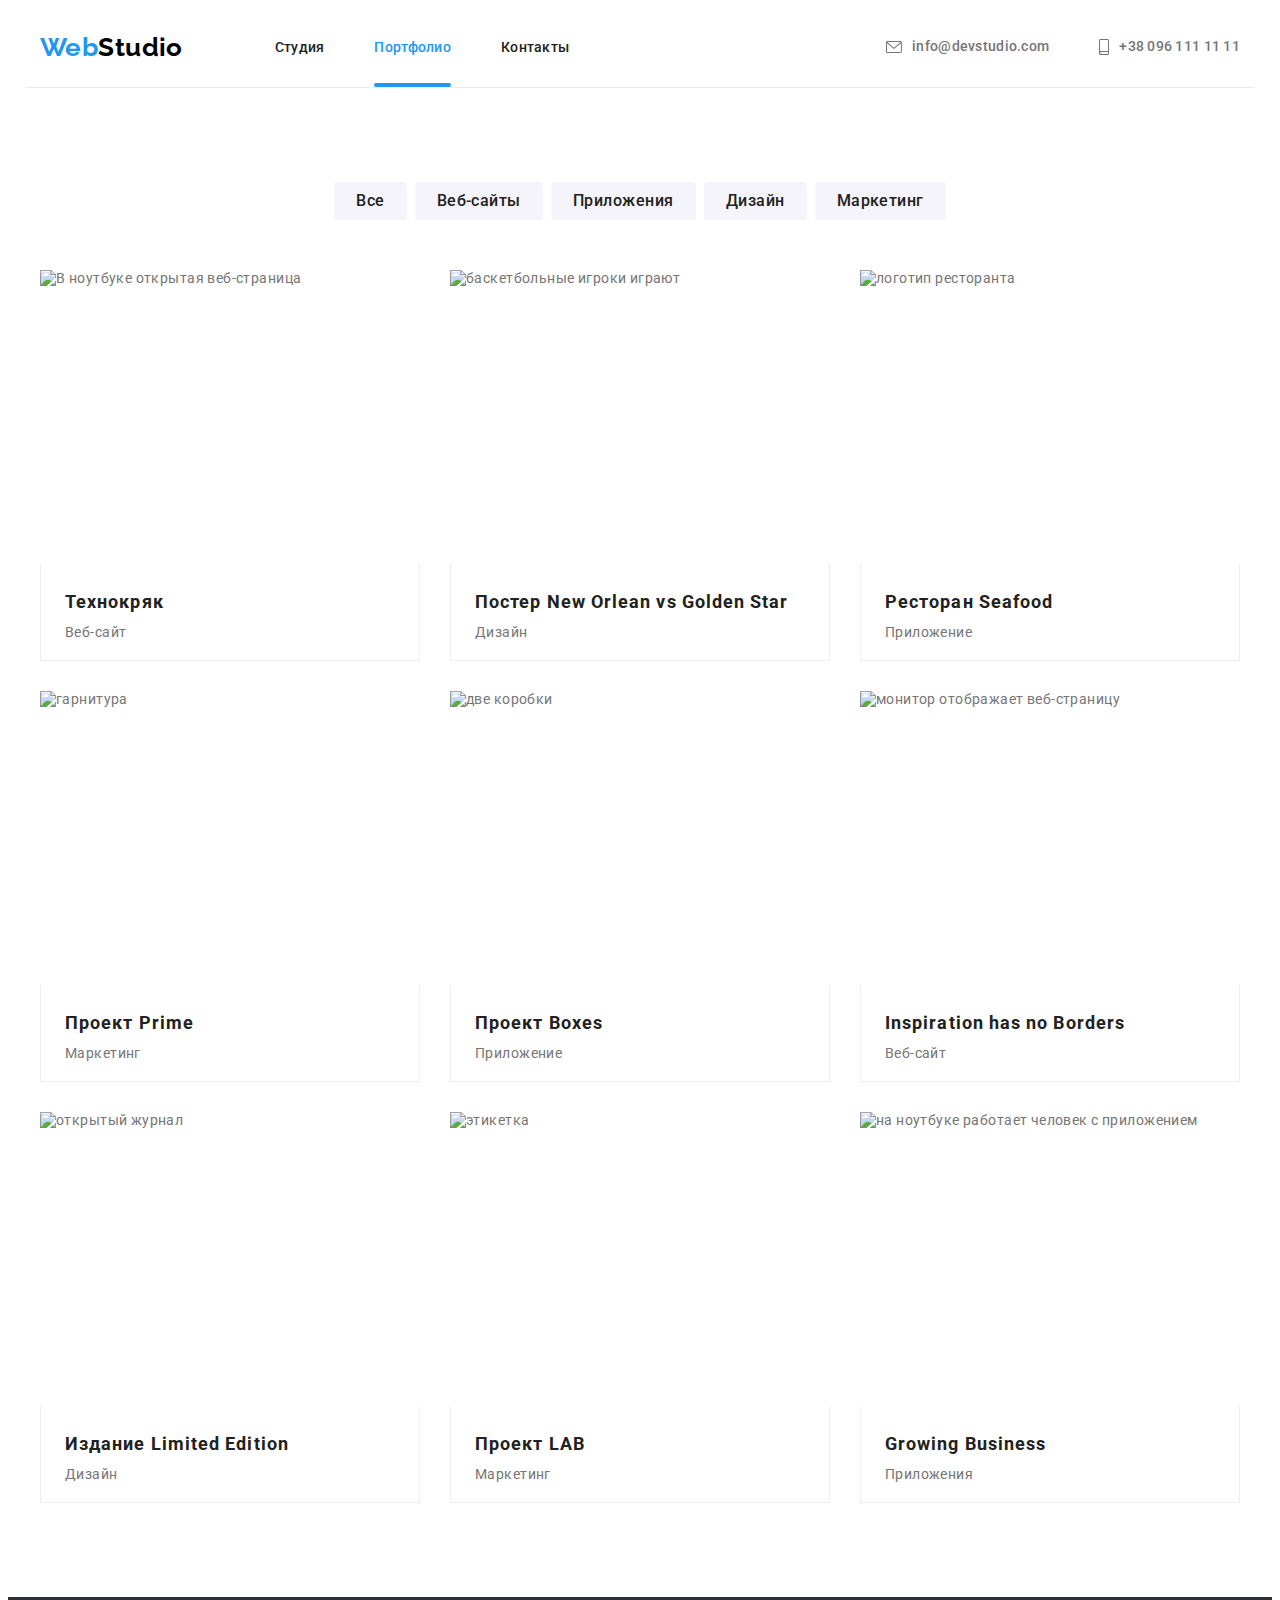
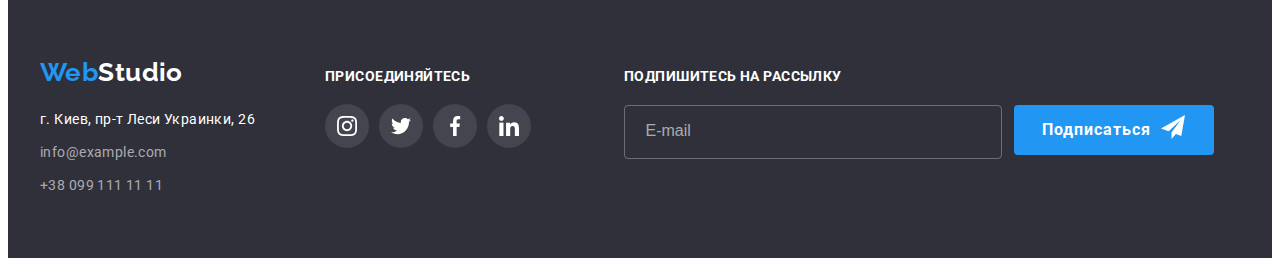
==== portfolio.html @ 90134543 "добавляет основные файлы" ====
<!DOCTYPE html>
<html lang="ru">
  <head>

    <meta charset="UTF-8" />
    <meta http-equiv="X-UA-Compatible" content="IE=edge" />
    <meta name="viewport" content="width=device-width, initial-scale=1.0" />
    <title>Портфолио</title>
    <link rel="stylesheet" href="https://cdnjs.cloudflare.com/ajax/libs/modern-normalize/1.1.0/modern-normalize.min.css" integrity="sha512-wpPYUAdjBVSE4KJnH1VR1HeZfpl1ub8YT/NKx4PuQ5NmX2tKuGu6U/JRp5y+Y8XG2tV+wKQpNHVUX03MfMFn9Q==" crossorigin="anonymous" referrerpolicy="no-referrer" />
    <link rel="preconnect" href="https://fonts.gstatic.com">
    <link href="https://fonts.googleapis.com/css2?family=Raleway:wght@700&family=Roboto:wght@400;500;700;900&display=swap" rel="stylesheet">
    <link rel="stylesheet" href="./css/main.min.css" />
  </head>
  <body>
    <!--Шапка сайта -->
    <header class="header">

      <div class="container header-container">
      <nav class="menu">
        <a href="./" class="logo logo_bg_light link"><span class="logo__accent">Web</span>Studio</a>
        <ul class="site-nav list">
          <li class="site-nav__item"><a href="./index.html" class="site-nav__link link">Студия</a></li>
          <li class="site-nav__item"><a href="" class="site-nav__link link site-nav__link_current">Портфолио</a></li>
          <li class="site-nav__item"><a href="" class="site-nav__link link">Контакты</a></li>
        </ul>
      </nav>
      <ul class="contact-list list">
        <li class="contact-list__item">
          <a href="mailto:info@devstudio.com" class="contact-list__link link">
            <svg class="contact-list__icon" width="16" height="12">
              <use href="./images/sprite.svg#icon-envelope"></use>
            </svg>
            info@devstudio.com</a>
        </li>
        <li class="contact-list__item">
          <a href="tel:+380961111111" class="contact-list__link link">
            <svg class="contact-list__icon" width="10" height="16">
              <use href="./images/sprite.svg#icon-smartphone"></use>
            </svg>
            +38 096 111 11 11</a>
        </li>
      </ul>
    </div>
    </header>
    <!-- Главний контент -->
    <main>
      <section class="section">
        <div class="container">
        <h1 class="visually-hidden">Портфолио</h1>
        <h2 class="visually-hidden">Навигация</h2>
        <ul class="btn-list list">
          <li class="btn-list__item">
            <button type="button" class="btn-list__btn">Все</button>
          </li>
          <li class="btn-list__item">
            <button type="button" class="btn-list__btn">Веб-сайты</button>
          </li>
          <li class="btn-list__item">
            <button type="button" class="btn-list__btn">Приложения</button>
          </li>
          <li class="btn-list__item">
            <button type="button" class="btn-list__btn">Дизайн</button>
          </li>
          <li class="btn-list__item">
            <button type="button" class="btn-list__btn">Маркетинг</button>
          </li>
        </ul>
        <ul class="card-list list">
          <li class="card-list__item">
            <a class="card-list__link link" href="">
              <div class="card-list__thumb">
               <img src="./images/portfolio/img.jpg" width="370" height="294" alt="В ноутбуке открытая веб-страница" />
               <p class="card-list__img-desc">Технокряк это современная площадка распространения коронавируса. Компании используют эту платформу для цифрового шпионажа и атак на защищённые сервера конкурентов.</p>
              </div>
              <div class="card-list__content">
               <h3 class="card-list__title">Технокряк</h3>
               <p class="card-list-desc">Веб-сайт</p>
              
              </div>  
            </a>
          </li>
          <li class="card-list__item">
            <a class="card-list__link link" href="">
              <div class="card-list__thumb">
               <img src="./images/portfolio/img-1.jpg" width="370" height="294" alt="баскетбольные игроки играют" />
               <p class="card-list__img-desc">Технокряк это современная площадка распространения коронавируса. Компании используют эту платформу для цифрового шпионажа и атак на защищённые сервера конкурентов.</p>
              </div>
              <div class="card-list__content">
               <h3 class="card-list__title">Постер <span lang="en">New Orlean vs Golden Star</span></h3>
               <p class="card-list-desc">Дизайн</p>
               </div>
            </a>
          </li>
          <li class="card-list__item">
            <a class="card-list__link link" href="">
              <div class="card-list__thumb">
               <img src="./images/portfolio/img-2.jpg" width="370" height="294" alt="логотип ресторанта" />
               <p class="card-list__img-desc">Технокряк это современная площадка распространения коронавируса. Компании используют эту платформу для цифрового шпионажа и атак на защищённые сервера конкурентов.</p>
              </div>
              <div class="card-list__content">
               <h3 class="card-list__title">Ресторан <span lang="en">Seafood</span></h3>
               <p class="card-list-desc">Приложение</p>
             </div>
            </a>
          </li>
          <li class="card-list__item">
            <a class="card-list__link link" href="">
              <div class="card-list__thumb">
               <img src="./images/portfolio/img-3.jpg" width="370" height="294" alt="гарнитура" />
               <p class="card-list__img-desc">Технокряк это современная площадка распространения коронавируса. Компании используют эту платформу для цифрового шпионажа и атак на защищённые сервера конкурентов.</p>
              </div>
              <div class="card-list__content">
               <h3 class="card-list__title">Проект <span lang="en">Prime</span></h3>
               <p class="card-list-desc">Маркетинг</p>
              </div>
            </a>
          </li>
          <li class="card-list__item">
            <a class="card-list__link link" href="">
              <div class="card-list__thumb">
               <img src="./images/portfolio/img-4.jpg" width="370" height="294" alt="две коробки" />
               <p class="card-list__img-desc">Технокряк это современная площадка распространения коронавируса. Компании используют эту платформу для цифрового шпионажа и атак на защищённые сервера конкурентов.</p>
              </div>
              <div class="card-list__content">
               <h3 class="card-list__title">Проект <span lang="en">Boxes</span></h3>
               <p class="card-list-desc">Приложение</p>
              </div>
            </a>
          </li>
          <li class="card-list__item">
            <a class="card-list__link link" href="">
              <div class="card-list__thumb">
               <img src="./images/portfolio/img-5.jpg" width="370" height="294" alt="монитор отображает веб-страницу" />
               <p class="card-list__img-desc">Технокряк это современная площадка распространения коронавируса. Компании используют эту платформу для цифрового шпионажа и атак на защищённые сервера конкурентов.</p>
              </div>
              <div class="card-list__content">
               <h3 class="card-list__title"><span lang="en">Inspiration has no Borders</span></h3>
               <p class="card-list-desc">Веб-сайт</p>
              </div>
            </a>
          </li>
          <li class="card-list__item">
            <a class="card-list__link link" href="">
              <div class="card-list__thumb">
               <img src="./images/portfolio/img-6.jpg" width="370" height="294" alt="открытый журнал" />
               <p class="card-list__img-desc">Технокряк это современная площадка распространения коронавируса. Компании используют эту платформу для цифрового шпионажа и атак на защищённые сервера конкурентов.</p>
              </div>
              <div class="card-list__content">
               <h3 class="card-list__title">Издание <span lang="en">Limited Edition</span></h3>
               <p class="card-list-desc">Дизайн</p>
              </div>
            </a>
          </li>
          <li class="card-list__item">
            <a class="card-list__link link" href="">
              <div class="card-list__thumb">
               <img src="./images/portfolio/img-7.jpg" width="370" height="294" alt="этикетка" />
               <p class="card-list__img-desc">Технокряк это современная площадка распространения коронавируса. Компании используют эту платформу для цифрового шпионажа и атак на защищённые сервера конкурентов.</p>
              </div>
              <div class="card-list__content">
               <h3 class="card-list__title">Проект <span lang="en">LAB</span></h3>
               <p class="card-list-desc">Маркетинг</p>
              </div>
            </a>
          </li>
          <li class="card-list__item">
            <a class="card-list__link link" href="">
              <div class="card-list__thumb">
               <img src="./images/portfolio/img-8.jpg" width="370" height="294" alt="на ноутбуке работает человек с приложением" />
               <p class="card-list__img-desc">Технокряк это современная площадка распространения коронавируса. Компании используют эту платформу для цифрового шпионажа и атак на защищённые сервера конкурентов.</p>
              </div>
              <div class="card-list__content">
               <h3 class="card-list__title"><span lang="en">Growing Business</span></h3>
               <p class="card-list-desc">Приложения</p>
              </div>
            </a>
          </li>
        </ul>
      </div>
      </section>
    </main>
    <!-- Футер -->
    <footer class="footer">
      <div class="container flex-container">
        <div>
        <a href="./" class="logo logo_bg_dark link"><span class="logo__accent">Web</span>Studio</a>
        <address>
          <ul class="footer__address list">
            <li>
              <a class="footer__map-link link"
                href="https://goo.gl/maps/Ho2YQCXfCSrJ9mf67"
                target="_blank"
                rel="noopener noreferrer"
                >г. Киев, пр-т Леси Украинки, 26</a
              >
            </li>
            <li><a class="footer__address-link link" href="mailto:info@example.com">info@example.com</a></li>
            <li><a class="footer__address-link link" href="tel:+380991111111">+38 099 111 11 11</a></li>
          </ul>
        </address>
        </div>
        <div class="footer__sidebar">
          <p class="footer__label">присоединяйтесь</p>
          <ul class="social-list list">
            <li class="social-list__item social-list__item_indent">
              <a href="" class="social-list__link social-list__link_bg_dark">
                <svg class="social-list__icon">
                  <use href="./images/sprite.svg#icon-instagram"></use>
                </svg>
              </a>
            </li>
            <li class="social-list__item social-list__item_indent">
              <a href="" class="social-list__link social-list__link_bg_dark">
                <svg class="social-list__icon">
                  <use href="./images/sprite.svg#icon-twitter"></use>
                </svg>
              </a>
            </li>
            <li class="social-list__item social-list__item_indent">
              <a href="" class="social-list__link social-list__link_bg_dark">
                <svg class="social-list__icon">
                  <use href="./images/sprite.svg#icon-facebook"></use>
                </svg>
              </a>
            </li>
            <li class="social-list__item social-list__item_indent">
              <a href="" class="social-list__link social-list__link_bg_dark">
                <svg class="social-list__icon">
                  <use href="./images/sprite.svg#icon-linkedin"></use>
                </svg>
              </a>
            </li>
          </ul>
        </div>
        <div class="footer__form">
          <b class="footer__form-desc">Подпишитесь на рассылку</b>
          <form action="#" class="footer__email-form">
           <label class="footer__email-form-label">
              <input type="email" name="user-email" class="footer__email-form-input" required placeholder=" E-mail">
            </label>
           
            <button type="submit" class="footer__form-btn button">
             <span class="footer__form-btn-desc">Подписаться</span>
             <span class="footer__form-btn-icon">
                <svg 
                width="24" height="24">
                <use href="./images/sprite.svg#icon-send"></use>
            </svg></span>   
          </button>
          
          </form>
        </div>
      </div>
      </footer>
 </body>
</html>
---- css/main.min.css ----
:root{--primary-text-colour:#757575;--title-text-colour:#212121;--accent-colour: #2196f3;--primary-black-color: #000000;--primery-white-colour:#FFFFFF;--dark-background-color:#2F303A;--secondary-background-color:#F5F4FA;--primary-decoration-colour: #AFB1B8;--primary-margin: 30px;--transition-timing-function: cubic-bezier(0.4, 0, 0.2, 1)}.visually-hidden{position:absolute;clip:rect(0 0 0 0);width:1px;height:1px;margin:-1px}body{font-family:'Roboto', sans-serif;font-size:14px;letter-spacing:0.03em;color:var(--primary-text-colour);background-color:var(--primery-white-colour)}h1,h2,h3,h4,h5,h6,p{margin-top:0;margin-bottom:0}ul,ol{margin-top:0;margin-bottom:0;padding-left:0}img{display:block}.link{text-decoration:none;color:inherit}.list{list-style:none}.section{padding-top:94px;padding-bottom:94px}.container{width:1200px;margin:auto;padding-left:15px;padding-right:15px}.logo{font-family:'Raleway', sans-serif;font-size:26px;font-weight:700;line-height:1.19}.logo__accent{color:var(--accent-colour)}.logo_bg_light{margin-right:92px;color:var(--primary-black-color)}.logo_bg_dark{color:var(--primery-white-colour)}.subtitle{margin-bottom:10px;font-size:14px;font-weight:700;line-height:1.14;text-transform:uppercase;color:var(--title-text-colour)}.section-title{margin-bottom:50px;font-size:36px;font-weight:700;line-height:1.17;text-align:center;color:var(--title-text-colour)}.social-list{display:flex;justify-content:space-between}.social-list__item{width:44px;height:44px}.social-list__item_indent:not(:last-child){margin-right:10px}.social-list__icon{width:20px;height:20px}.social-list__link{display:flex;align-items:center;justify-content:center;width:100%;height:100%}.social-list__link_bg_light{fill:var(--primary-decoration-colour);border-radius:50%;background-color:var(--primery-white-colour);transition:fill 250ms var(--transition-timing-function),background-color 250ms var(--transition-timing-function)}.social-list__link_bg_light:hover,.social-list__link_bg_light:focus{fill:var(--primery-white-colour);background-color:var(--accent-colour)}.social-list__link_bg_dark{fill:var(--primery-white-colour);border-radius:50%;background-color:rgba(255,255,255,0.1);transition:background-color 250ms var(--transition-timing-function)}.social-list__link_bg_dark:hover,.social-list__link_bg_dark:focus{background-color:var(--accent-colour)}.button{font-family:inherit;font-size:16px;font-weight:700;line-height:1.87;letter-spacing:0.06em;cursor:pointer;border:none;border-radius:4px;color:var(--primery-white-colour);background-color:var(--accent-colour);transition:background-color 250ms var(--transition-timing-function),box-shadow 250ms var(--transition-timing-function)}.button:hover,.button:focus{background-color:#188CE8;box-shadow:0px 4px 4px rgba(0,0,0,0.15)}.backdrop{position:fixed;top:0;left:0;width:100vw;height:100vh;background-color:rgba(0,0,0,0.2);visibility:visible;opacity:1;pointer-events:auto;transition:visibility 250ms var(--transition-timing-function),opacity 250ms var(--transition-timing-function)}.is-hidden{visibility:hidden;opacity:0;pointer-events:none}.modal{padding:40px;position:absolute;top:50%;left:50%;width:528px;height:581px;transform:translate(-50%, -50%);background-color:var(--primery-white-colour)}.close-btn{position:absolute;top:8px;right:8px;width:30px;height:30px;padding:0;border-radius:50px;border:1px solid rgba(0,0,0,0.1);background-color:transparent;cursor:pointer;transition:fill 250ms var(--transition-timing-function)}.close-btn:focus,.close-btn:hover{fill:var(--accent-colour)}.modal-form-head{margin-bottom:12px;font-size:20px;font-weight:700;line-height:1.15;text-align:center;color:var(--title-text-colour)}.modal-form{display:flex;flex-direction:column}.modal-form-field{margin-bottom:10px;font-size:12px;font-weight:400;line-height:1.17;letter-spacing:0.01em;color:var(--primary-text-colour)}.modal-form-input{width:100%;height:40px;margin-top:4px;padding-left:42px;cursor:pointer;border:1px solid rgba(33,33,33,0.2);border-radius:4px;transition:border-color 250ms var(--transition-timing-function)}.modal-form-input:focus{outline:none;border-color:var(--accent-colour)}.modal-form-input-wrapper{position:relative}.modal-form-input-icon{position:absolute;top:50%;left:12px;transform:translateY(-50%);width:12px;height:12px;transition:fill 250ms var(--transition-timing-function)}.modal-form-input:focus+.modal-form-input-icon{fill:var(--accent-colour)}.modal-form-massage-label{margin-bottom:20px;font-size:12px;font-weight:400;line-height:1.17;letter-spacing:0.01em;color:var(--primary-text-colour)}.modal-form-message{margin-top:10px;width:100%;height:120px;padding:16px;border:1px solid rgba(33,33,33,0.2);border-radius:4px;resize:none;transition:border-color 250ms var(--transition-timing-function)}.modal-form-message:focus{outline:none;border-color:var(--accent-colour)}.modal-form-message::placeholder{font-size:12px;font-weight:400;line-height:1.17;letter-spacing:0.01em;color:rgba(117,117,117,0.5)}.modal-form-chekbox-label{margin-bottom:30px;display:flex;align-items:center;font-size:14px;font-weight:400;line-height:1.71;color:var(--primary-text-colour)}.modal-form-chekbox-label::before{margin-right:7px;display:block;content:"";width:16px;height:15px;cursor:pointer;border:1px solid var(--title-text-colour);border-radius:2px}.modal-form-chekbox-input:checked+.modal-form-chekbox-label::before{background-color:var(--accent-colour);background-image:url(../images/icon-check.svg);background-size:contain;background-repeat:no-repeat;background-origin:border-box;border-color:var(--accent-colour)}.modal-form-chekbox-input:focus+.modal-form-chekbox-label::before{outline:1px solid var(--accent-colour)}.checkbox-label-link{color:var(--accent-colour)}.modal-form-btn{width:200px;height:50px;margin:0 auto;padding:10px 55px}.header-container{display:flex;align-items:center;padding-top:24px;padding-bottom:24px;border-bottom:1px solid #ECECEC}.menu{display:flex;align-items:center}.site-nav{display:flex;align-items:center}.site-nav :not(:last-child){margin-right:50px}.site-nav__link{font-weight:500;line-height:1.14;letter-spacing:0.02em;color:var(--title-text-colour);transition:color 250ms var(--transition-timing-function)}.site-nav__link:hover,.site-nav__link:focus{color:var(--accent-colour)}.site-nav__link_current{color:var(--accent-colour);position:relative}.site-nav__link_current::after{position:absolute;bottom:-32px;content:"";display:block;width:100%;height:4px;background-color:var(--accent-colour);border-radius:2px}.contact-list{margin-left:auto;display:flex;align-items:center}.contact-list :not(:last-child){margin-right:50px}.contact-list__link{display:flex;align-items:center;font-weight:500;line-height:1.14;letter-spacing:0.02em;transition:color 250ms var(--transition-timing-function)}.contact-list__link:hover,.contact-list__link:focus{color:var(--accent-colour)}.contact-list__icon{margin-right:10px;fill:currentColor}.hero{background:var(--dark-background-color);background-image:linear-gradient(rgba(47,48,58,0.4), rgba(47,48,58,0.4)),url(../images/hero/hero-bg.jpg);background-size:cover;text-align:center}.hero-container{max-width:1600px;margin:0 auto;padding-top:200px;padding-bottom:200px}.hero__title{margin-bottom:var(--primary-margin);font-size:44px;font-weight:900;line-height:1.36;letter-spacing:0.06em;text-transform:uppercase;color:var(--primery-white-colour)}.hero__button{padding:10px 32px}.feautures{padding-top:94px;padding-bottom:47px}.feautures__list{display:flex;flex-wrap:wrap;margin-top:calc( -1 *  var(--primary-margin));margin-left:calc( -1 *  var(--primary-margin))}.feautures__list-item{flex-basis:calc((100% - 120px) / 4);margin-top:var(--primary-margin);margin-left:var(--primary-margin)}.feautures__icon-container{display:flex;align-items:center;margin-bottom:30px;height:120px;background-color:var(--secondary-background-color);border-radius:4px}.feautures__icon{margin:0 auto;width:70px;height:70px}.feauture__desc{line-height:1.71}.our-work{padding-top:47px;padding-bottom:94px}.our-work__list{display:flex;flex-wrap:wrap;margin-top:calc( -1 *  var(--primary-margin));margin-left:calc( -1 *  var(--primary-margin))}.our-work__list-item{flex-basis:calc((100% - 90px) / 3);margin-top:var(--primary-margin);margin-left:var(--primary-margin)}.our-work__img-wrapper{position:relative}.our-work__img-description{position:absolute;bottom:0;width:100%;display:flex;align-items:center;justify-content:center;height:70px;font-weight:700;line-height:1.14;text-transform:uppercase;color:var(--primery-white-colour);background-color:rgba(47,48,58,0.8)}.our-team__list{display:flex;flex-wrap:wrap;margin-top:calc( -1 *  var(--primary-margin));margin-left:calc( -1 *  var(--primary-margin))}.our-team__list-item{flex-basis:calc((100% - 120px) / 4);margin-top:var(--primary-margin);margin-left:var(--primary-margin);background-color:var(--primery-white-colour);box-shadow:0px 1px 3px rgba(0,0,0,0.12),0px 1px 1px rgba(0,0,0,0.14),0px 2px 1px rgba(0,0,0,0.2);border-radius:0px 0px 4px 4px}.our-team__card-content{padding:30px 30px}.our-team__subtitle{margin-bottom:10px;font-size:16px;font-weight:500;line-height:1.19;text-align:center;color:var(--title-text-colour)}.our-team{background:var(--secondary-background-color)}.our-team__desc{margin-bottom:16px;font-size:16px;font-weight:400;line-height:1.19;text-align:center}.our-clients__list{display:flex;align-items:center;flex-wrap:wrap;margin-top:calc(-1 * var(--primary-margin));margin-left:calc(-1 * var(--primary-margin))}.our-clients__list-item{flex-basis:calc((100% - 180px) / 6);margin-top:var(--primary-margin);margin-left:var(--primary-margin);width:170px;height:92px}.our-clients__list-link{display:flex;align-items:center;justify-content:center;width:100%;height:100%;fill:var(--primary-decoration-colour);border:1px solid var(--primary-decoration-colour);border-radius:4px;transition:fill 250ms var(--transition-timing-function),border 250ms var(--transition-timing-function)}.our-clients__list-link:hover,.our-clients__list-link:focus{fill:var(--accent-colour);border:1px solid var(--accent-colour)}.our-clients__icon{width:106px;height:60px}.flex-container{display:flex;align-items:baseline}.footer{padding-top:60px;padding-bottom:60px;background:var(--dark-background-color)}.footer__map-link{font-style:normal;line-height:1.71;color:var(--primery-white-colour);transition:color 250ms var(--transition-timing-function)}.footer__map-link:hover,.footer__map-link:focus{color:var(--accent-colour)}.footer__address-link{font-style:normal;line-height:1.71;color:rgba(255,255,255,0.6)}.footer__address-link:hover,.footer__address-link:focus{color:var(--accent-colour)}.footer__address{margin-top:20px}.footer__address :not(:last-child){margin-bottom:9px}.footer__sidebar{margin-left:70px}.footer__label{margin-bottom:20px;font-weight:700;text-transform:uppercase;color:var(--primery-white-colour)}.footer__form{margin-left:93px}.footer__form-desc{display:block;margin-bottom:20px;font-weight:700;line-height:1.14;text-transform:uppercase;color:var(--primery-white-colour)}.footer__email-form{display:flex}.footer__email-form-label{margin-right:12px}.footer__email-form-input{width:358px;height:50px;padding-left:16px;background-color:transparent;color:var(--primery-white-colour);border:1px solid rgba(255,255,255,0.3);border-radius:4px;outline:none}.footer__email-form-input:focus{border-color:var(--accent-colour)}.footer__email-form-input::placeholder{font-size:16px;font-weight:400;line-height:1.25;color:rgba(255,255,255,0.6)}.footer__form-btn{display:flex;align-items:flex-start;width:200px;height:50px;padding:10px 28px}.footer__form-btn-desc{margin-right:10px}.btn-list{display:flex;justify-content:center;margin-bottom:50px}.btn-list :not(:last-child){margin-right:8px}.btn-list__btn{padding:6px 22px;border:none;border-radius:4px;font-family:'Roboto', sans-serif;background-color:var(--secondary-background-color);cursor:pointer;font-size:16px;font-weight:500;line-height:1.62;text-align:center;letter-spacing:0.03em;color:var(--title-text-colour);transition:background-color 250ms var(--transition-timing-function),color 250ms var(--transition-timing-function),box-shadow 250ms var(--transition-timing-function)}.btn-list__btn:hover,.btn-list__btn:focus{background-color:var(--accent-colour);color:var(--primery-white-colour);box-shadow:0px 3px 1px rgba(0,0,0,0.1),0px 1px 2px rgba(0,0,0,0.08),0px 2px 2px rgba(0,0,0,0.12)}.current-btn{background:var(--accent-colour);color:var(--primery-white-colour)}.card-list{display:flex;flex-wrap:wrap;margin-top:calc( -1 *  var(--primary-margin));margin-left:calc( -1 *  var(--primary-margin))}.card-list__item{flex-basis:calc((100% - 90px) / 3);margin-top:var(--primary-margin);margin-left:var(--primary-margin)}.card-list__link{display:block;transition:box-shadow 250ms var(--transition-timing-function)}.card-list__link:hover{box-shadow:0px 1px 1px rgba(0,0,0,0.12),0px 4px 4px rgba(0,0,0,0.06),1px 4px 6px rgba(0,0,0,0.16)}.card-list__thumb{position:relative;overflow:hidden}.card-list__img-desc{position:absolute;top:0;left:0;width:100%;height:100%;padding:63px 24px;font-size:18px;font-weight:400;line-height:1.56;letter-spacing:0.03em;color:var(--primery-white-colour);background-color:rgba(33,150,243,0.9);overflow:auto;transform:translateY(100%);transition:transform 250ms var(--transition-timing-function)}.card-list__link:hover .card-list__img-desc,.card-list__link:focus .card-list__img-desc{transform:translateY(0)}.card-list__content{padding:20px 24px;border:1px solid #EEEEEE;border-top:0}.card-list__title{margin-bottom:4px;font-size:18px;font-weight:700;line-height:2;letter-spacing:0.06em;color:var(--title-text-colour)}.card-list__desc{font-size:16px;font-weight:400;line-height:1.87}
/*# sourceMappingURL=main.min.css.map */
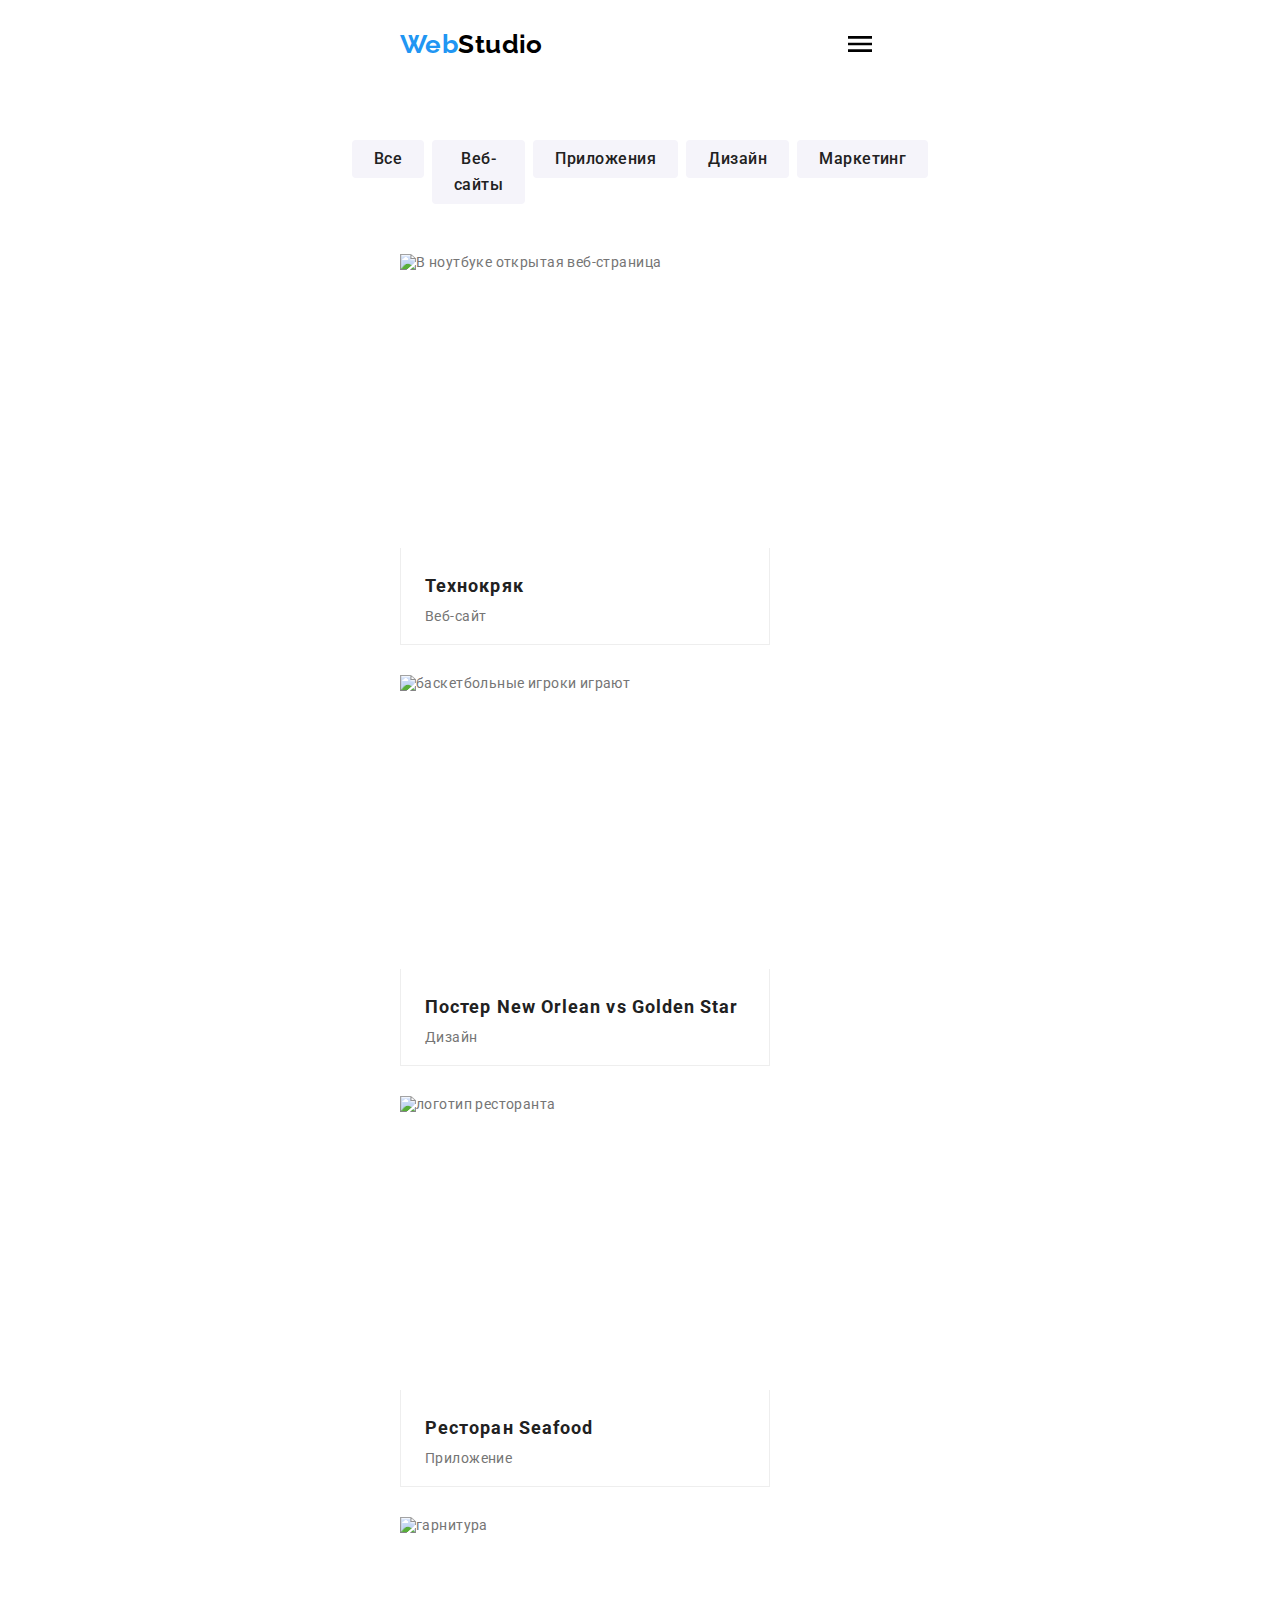
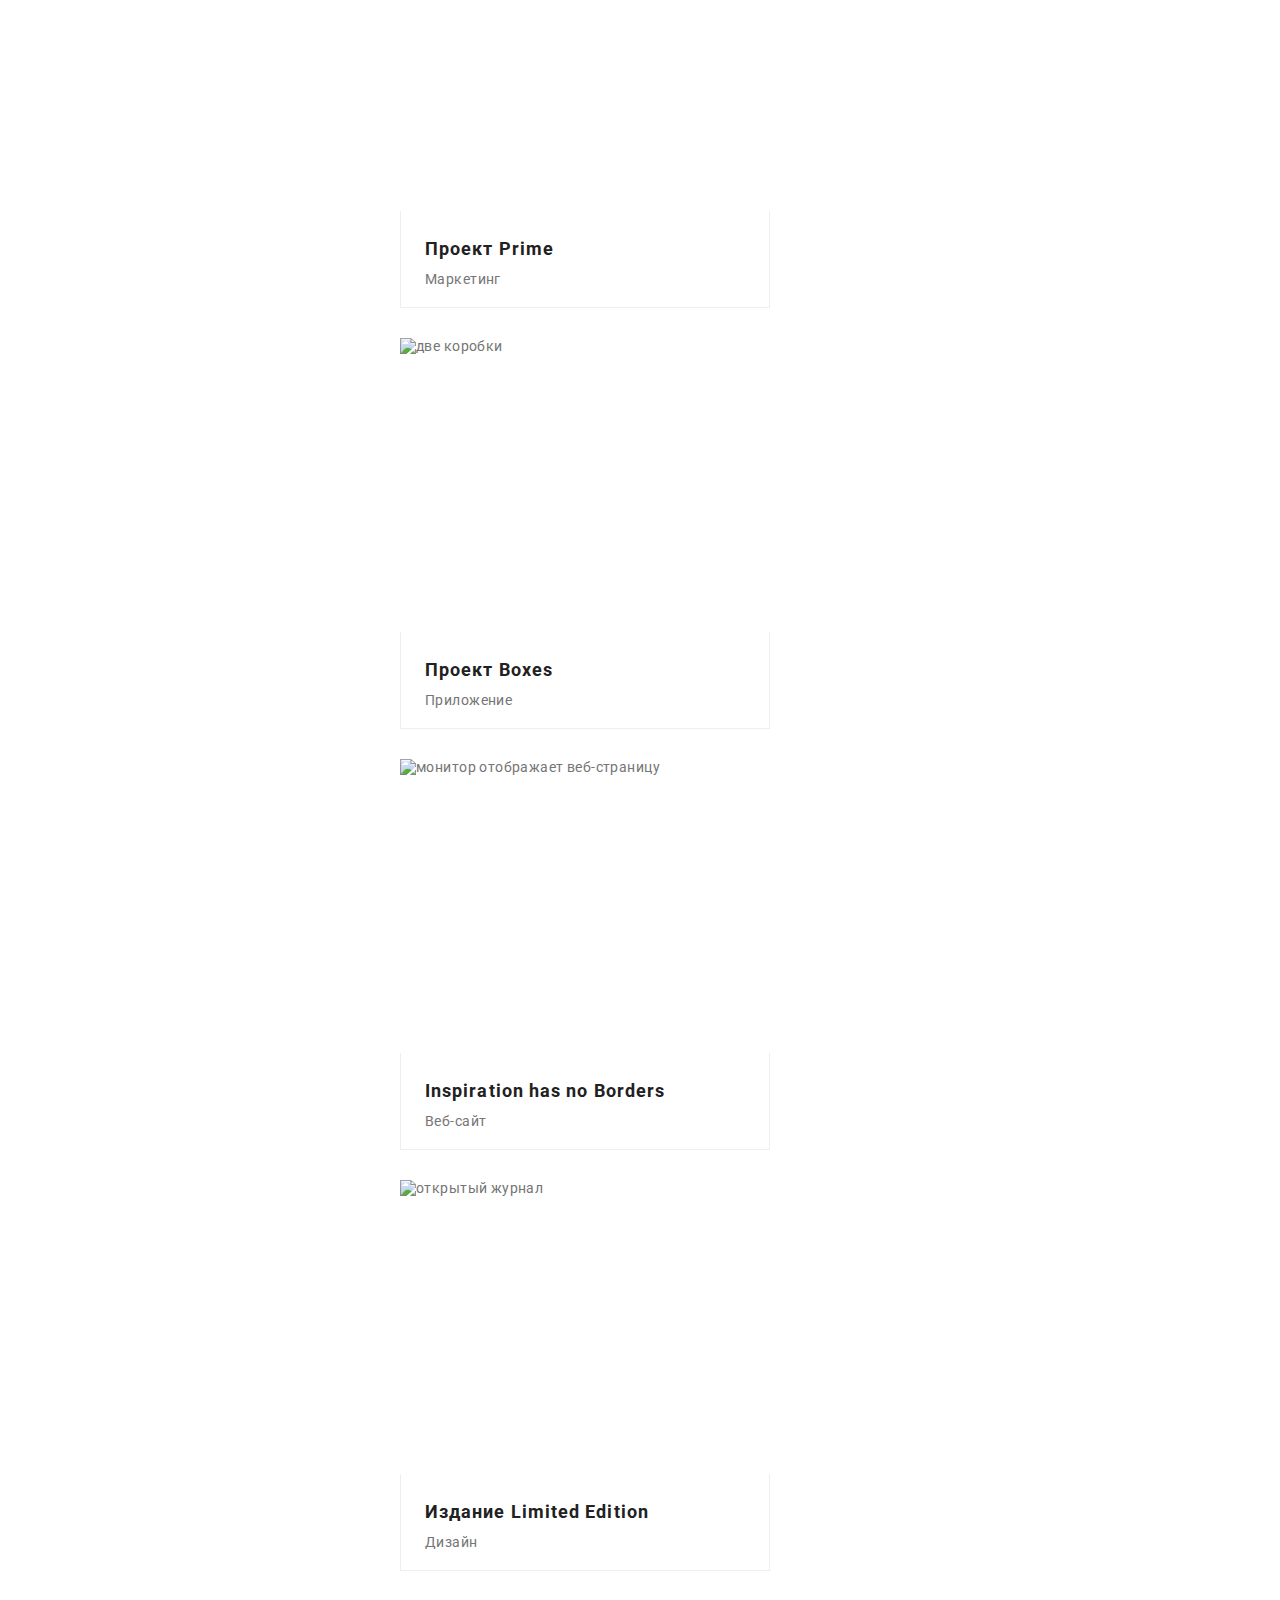
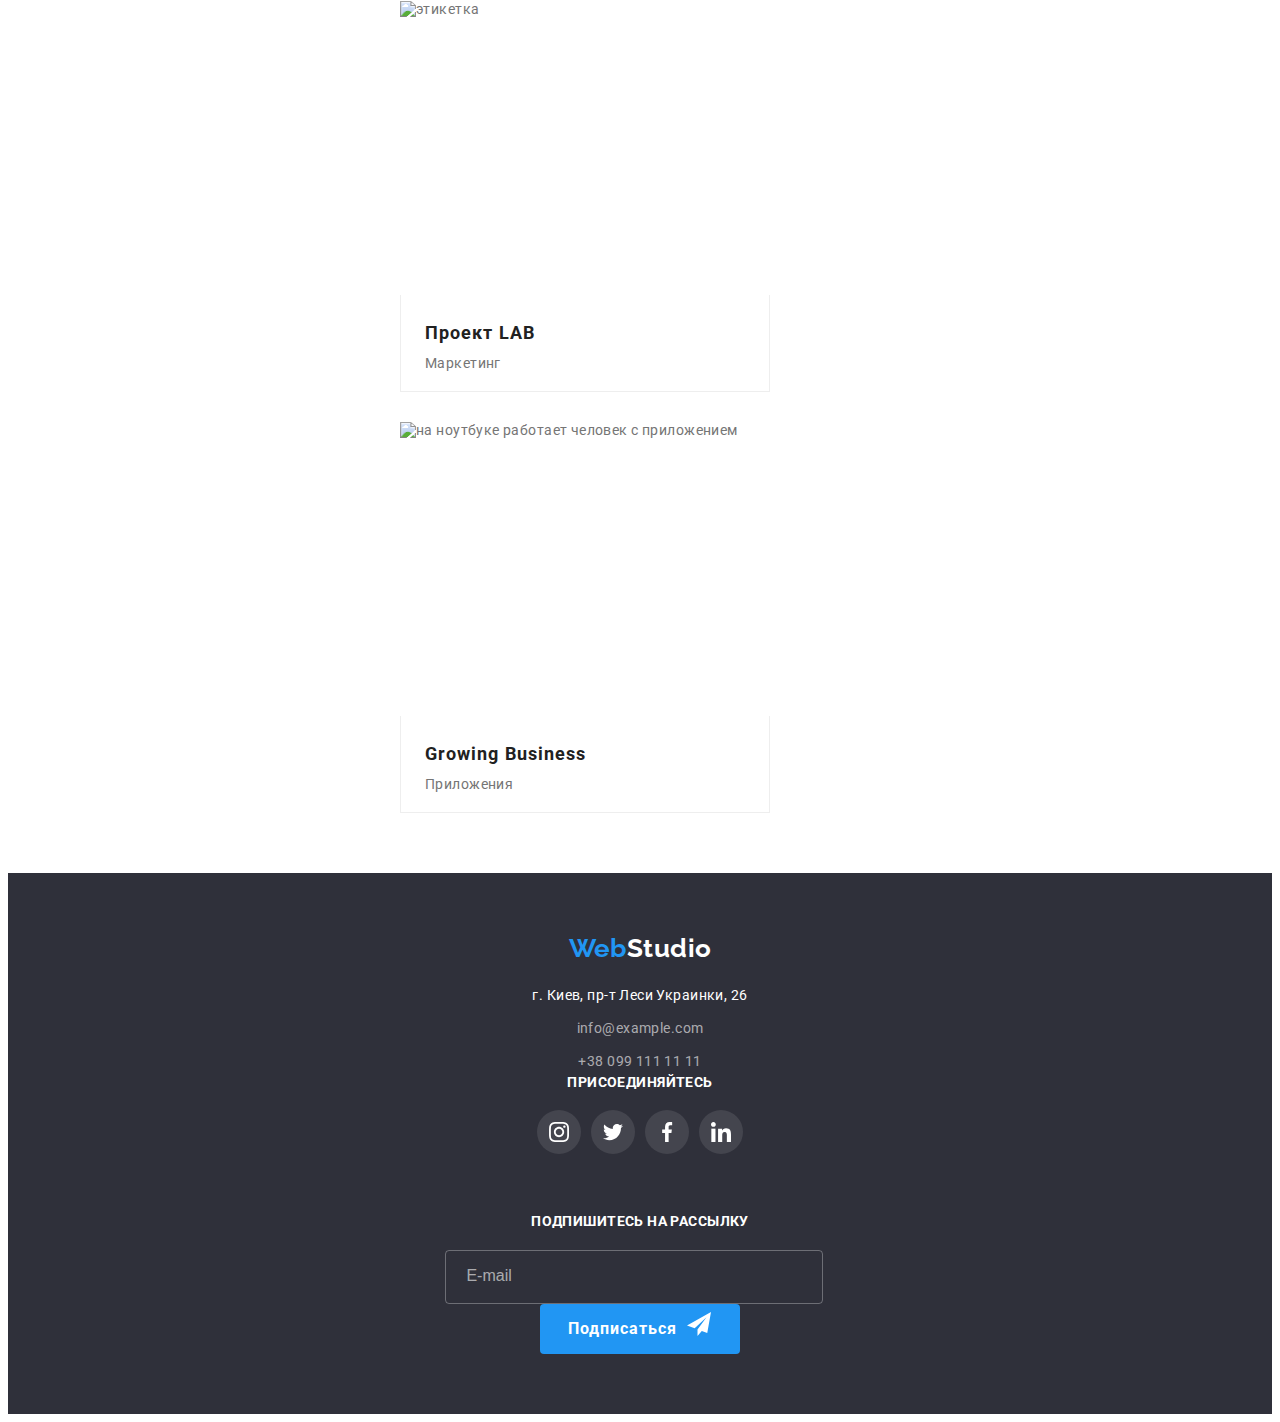
==== commit 06f5683d: "правки путей изображений" ====
--- a/portfolio.html
+++ b/portfolio.html
@@ -19,11 +19,16 @@
       <nav class="menu">
         <a href="./" class="logo logo_bg_light link"><span class="logo__accent">Web</span>Studio</a>
         <ul class="site-nav list">
-          <li class="site-nav__item"><a href="./index.html" class="site-nav__link link">Студия</a></li>
-          <li class="site-nav__item"><a href="" class="site-nav__link link site-nav__link_current">Портфолио</a></li>
+          <li class="site-nav__item"><a href="" class="site-nav__link link site-nav__link_current">Студия</a></li>
+          <li class="site-nav__item"><a href="./portfolio.html" class="site-nav__link link">Портфолио</a></li>
           <li class="site-nav__item"><a href="" class="site-nav__link link">Контакты</a></li>
         </ul>
       </nav>
+      <button type="button" class="burger-btn" data-menu-open>
+        <svg class="burger-btn__icon">
+          <use href="./images/sprite.svg#burger-icon"></use>
+        </svg>
+      </button>
       <ul class="contact-list list">
         <li class="contact-list__item">
           <a href="mailto:info@devstudio.com" class="contact-list__link link">
@@ -40,6 +45,48 @@
             +38 096 111 11 11</a>
         </li>
       </ul>
+    </div>
+    <div class="mobile-menu" data-menu>
+      <div class="container mobile-menu__container">
+        <button type="button" class="close-btn mobile-menu__close-btn" data-menu-close>
+          <svg class="close-btn__icon">
+            <use href="./images/sprite.svg#close-icon"></use>
+          </svg>
+        </button>
+        <ul class="nav-list list">
+          <li class="nav-list__item">
+            <a href="./index.html" class="nav-list__link link">Студия</a>
+          </li>
+          <li class="nav-list__item">
+            <a href="./portfolio.html" class="nav-list__link nav-list__link_current link">Портфолио</a>
+          </li>
+          <li class="nav-list__item">
+            <a href="" class="nav-list__link link">Контакты</a>
+          </li>
+        </ul>
+        <ul class="mobile-contact-list list">
+          <li class="mobile-contact-list__item">
+            <a href="mailto:info@devstudio.com" class="mobile-contact-list__tel-link link">+38 096 111 11 11</a>
+          </li>
+          <li class="mobile-contact-list__item">
+            <a href="tel:+380961111111" class="mobile-contact-list__email-link link">info@devstudio.com</a>
+          </li>
+        </ul>
+        <ul class="mobile-social-list list">
+          <li class="mobile-socia-list__item">
+            <a href="" class="mobile-social-list__link link">Instagram</a>
+          </li>
+          <li class="mobile-socia-list__item">
+            <a href="" class="mobile-social-list__link link">Twitter</a>
+          </li>
+          <li class="mobile-socia-list__item">
+            <a href="" class="mobile-social-list__link link">Facebook</a>
+          </li>
+          <li class="mobile-socia-list__item">
+            <a href="" class="mobile-social-list__link link">LinkedIn</a>
+          </li>
+        </ul>
+      </div>
     </div>
     </header>
     <!-- Главний контент -->
@@ -251,6 +298,7 @@
           </form>
         </div>
       </div>
-      </footer>
+    </footer>
+    <script src="./js/menu.js"></script>
  </body>
 </html>
--- a/css/main.min.css
+++ b/css/main.min.css
@@ -1,2 +1,2 @@
-:root{--primary-text-colour:#757575;--title-text-colour:#212121;--accent-colour: #2196f3;--primary-black-color: #000000;--primery-white-colour:#FFFFFF;--dark-background-color:#2F303A;--secondary-background-color:#F5F4FA;--primary-decoration-colour: #AFB1B8;--primary-margin: 30px;--transition-timing-function: cubic-bezier(0.4, 0, 0.2, 1)}.visually-hidden{position:absolute;clip:rect(0 0 0 0);width:1px;height:1px;margin:-1px}body{font-family:'Roboto', sans-serif;font-size:14px;letter-spacing:0.03em;color:var(--primary-text-colour);background-color:var(--primery-white-colour)}h1,h2,h3,h4,h5,h6,p{margin-top:0;margin-bottom:0}ul,ol{margin-top:0;margin-bottom:0;padding-left:0}img{display:block}.link{text-decoration:none;color:inherit}.list{list-style:none}.section{padding-top:94px;padding-bottom:94px}.container{width:1200px;margin:auto;padding-left:15px;padding-right:15px}.logo{font-family:'Raleway', sans-serif;font-size:26px;font-weight:700;line-height:1.19}.logo__accent{color:var(--accent-colour)}.logo_bg_light{margin-right:92px;color:var(--primary-black-color)}.logo_bg_dark{color:var(--primery-white-colour)}.subtitle{margin-bottom:10px;font-size:14px;font-weight:700;line-height:1.14;text-transform:uppercase;color:var(--title-text-colour)}.section-title{margin-bottom:50px;font-size:36px;font-weight:700;line-height:1.17;text-align:center;color:var(--title-text-colour)}.social-list{display:flex;justify-content:space-between}.social-list__item{width:44px;height:44px}.social-list__item_indent:not(:last-child){margin-right:10px}.social-list__icon{width:20px;height:20px}.social-list__link{display:flex;align-items:center;justify-content:center;width:100%;height:100%}.social-list__link_bg_light{fill:var(--primary-decoration-colour);border-radius:50%;background-color:var(--primery-white-colour);transition:fill 250ms var(--transition-timing-function),background-color 250ms var(--transition-timing-function)}.social-list__link_bg_light:hover,.social-list__link_bg_light:focus{fill:var(--primery-white-colour);background-color:var(--accent-colour)}.social-list__link_bg_dark{fill:var(--primery-white-colour);border-radius:50%;background-color:rgba(255,255,255,0.1);transition:background-color 250ms var(--transition-timing-function)}.social-list__link_bg_dark:hover,.social-list__link_bg_dark:focus{background-color:var(--accent-colour)}.button{font-family:inherit;font-size:16px;font-weight:700;line-height:1.87;letter-spacing:0.06em;cursor:pointer;border:none;border-radius:4px;color:var(--primery-white-colour);background-color:var(--accent-colour);transition:background-color 250ms var(--transition-timing-function),box-shadow 250ms var(--transition-timing-function)}.button:hover,.button:focus{background-color:#188CE8;box-shadow:0px 4px 4px rgba(0,0,0,0.15)}.backdrop{position:fixed;top:0;left:0;width:100vw;height:100vh;background-color:rgba(0,0,0,0.2);visibility:visible;opacity:1;pointer-events:auto;transition:visibility 250ms var(--transition-timing-function),opacity 250ms var(--transition-timing-function)}.is-hidden{visibility:hidden;opacity:0;pointer-events:none}.modal{padding:40px;position:absolute;top:50%;left:50%;width:528px;height:581px;transform:translate(-50%, -50%);background-color:var(--primery-white-colour)}.close-btn{position:absolute;top:8px;right:8px;width:30px;height:30px;padding:0;border-radius:50px;border:1px solid rgba(0,0,0,0.1);background-color:transparent;cursor:pointer;transition:fill 250ms var(--transition-timing-function)}.close-btn:focus,.close-btn:hover{fill:var(--accent-colour)}.modal-form-head{margin-bottom:12px;font-size:20px;font-weight:700;line-height:1.15;text-align:center;color:var(--title-text-colour)}.modal-form{display:flex;flex-direction:column}.modal-form-field{margin-bottom:10px;font-size:12px;font-weight:400;line-height:1.17;letter-spacing:0.01em;color:var(--primary-text-colour)}.modal-form-input{width:100%;height:40px;margin-top:4px;padding-left:42px;cursor:pointer;border:1px solid rgba(33,33,33,0.2);border-radius:4px;transition:border-color 250ms var(--transition-timing-function)}.modal-form-input:focus{outline:none;border-color:var(--accent-colour)}.modal-form-input-wrapper{position:relative}.modal-form-input-icon{position:absolute;top:50%;left:12px;transform:translateY(-50%);width:12px;height:12px;transition:fill 250ms var(--transition-timing-function)}.modal-form-input:focus+.modal-form-input-icon{fill:var(--accent-colour)}.modal-form-massage-label{margin-bottom:20px;font-size:12px;font-weight:400;line-height:1.17;letter-spacing:0.01em;color:var(--primary-text-colour)}.modal-form-message{margin-top:10px;width:100%;height:120px;padding:16px;border:1px solid rgba(33,33,33,0.2);border-radius:4px;resize:none;transition:border-color 250ms var(--transition-timing-function)}.modal-form-message:focus{outline:none;border-color:var(--accent-colour)}.modal-form-message::placeholder{font-size:12px;font-weight:400;line-height:1.17;letter-spacing:0.01em;color:rgba(117,117,117,0.5)}.modal-form-chekbox-label{margin-bottom:30px;display:flex;align-items:center;font-size:14px;font-weight:400;line-height:1.71;color:var(--primary-text-colour)}.modal-form-chekbox-label::before{margin-right:7px;display:block;content:"";width:16px;height:15px;cursor:pointer;border:1px solid var(--title-text-colour);border-radius:2px}.modal-form-chekbox-input:checked+.modal-form-chekbox-label::before{background-color:var(--accent-colour);background-image:url(../images/icon-check.svg);background-size:contain;background-repeat:no-repeat;background-origin:border-box;border-color:var(--accent-colour)}.modal-form-chekbox-input:focus+.modal-form-chekbox-label::before{outline:1px solid var(--accent-colour)}.checkbox-label-link{color:var(--accent-colour)}.modal-form-btn{width:200px;height:50px;margin:0 auto;padding:10px 55px}.header-container{display:flex;align-items:center;padding-top:24px;padding-bottom:24px;border-bottom:1px solid #ECECEC}.menu{display:flex;align-items:center}.site-nav{display:flex;align-items:center}.site-nav :not(:last-child){margin-right:50px}.site-nav__link{font-weight:500;line-height:1.14;letter-spacing:0.02em;color:var(--title-text-colour);transition:color 250ms var(--transition-timing-function)}.site-nav__link:hover,.site-nav__link:focus{color:var(--accent-colour)}.site-nav__link_current{color:var(--accent-colour);position:relative}.site-nav__link_current::after{position:absolute;bottom:-32px;content:"";display:block;width:100%;height:4px;background-color:var(--accent-colour);border-radius:2px}.contact-list{margin-left:auto;display:flex;align-items:center}.contact-list :not(:last-child){margin-right:50px}.contact-list__link{display:flex;align-items:center;font-weight:500;line-height:1.14;letter-spacing:0.02em;transition:color 250ms var(--transition-timing-function)}.contact-list__link:hover,.contact-list__link:focus{color:var(--accent-colour)}.contact-list__icon{margin-right:10px;fill:currentColor}.hero{background:var(--dark-background-color);background-image:linear-gradient(rgba(47,48,58,0.4), rgba(47,48,58,0.4)),url(../images/hero/hero-bg.jpg);background-size:cover;text-align:center}.hero-container{max-width:1600px;margin:0 auto;padding-top:200px;padding-bottom:200px}.hero__title{margin-bottom:var(--primary-margin);font-size:44px;font-weight:900;line-height:1.36;letter-spacing:0.06em;text-transform:uppercase;color:var(--primery-white-colour)}.hero__button{padding:10px 32px}.feautures{padding-top:94px;padding-bottom:47px}.feautures__list{display:flex;flex-wrap:wrap;margin-top:calc( -1 *  var(--primary-margin));margin-left:calc( -1 *  var(--primary-margin))}.feautures__list-item{flex-basis:calc((100% - 120px) / 4);margin-top:var(--primary-margin);margin-left:var(--primary-margin)}.feautures__icon-container{display:flex;align-items:center;margin-bottom:30px;height:120px;background-color:var(--secondary-background-color);border-radius:4px}.feautures__icon{margin:0 auto;width:70px;height:70px}.feauture__desc{line-height:1.71}.our-work{padding-top:47px;padding-bottom:94px}.our-work__list{display:flex;flex-wrap:wrap;margin-top:calc( -1 *  var(--primary-margin));margin-left:calc( -1 *  var(--primary-margin))}.our-work__list-item{flex-basis:calc((100% - 90px) / 3);margin-top:var(--primary-margin);margin-left:var(--primary-margin)}.our-work__img-wrapper{position:relative}.our-work__img-description{position:absolute;bottom:0;width:100%;display:flex;align-items:center;justify-content:center;height:70px;font-weight:700;line-height:1.14;text-transform:uppercase;color:var(--primery-white-colour);background-color:rgba(47,48,58,0.8)}.our-team__list{display:flex;flex-wrap:wrap;margin-top:calc( -1 *  var(--primary-margin));margin-left:calc( -1 *  var(--primary-margin))}.our-team__list-item{flex-basis:calc((100% - 120px) / 4);margin-top:var(--primary-margin);margin-left:var(--primary-margin);background-color:var(--primery-white-colour);box-shadow:0px 1px 3px rgba(0,0,0,0.12),0px 1px 1px rgba(0,0,0,0.14),0px 2px 1px rgba(0,0,0,0.2);border-radius:0px 0px 4px 4px}.our-team__card-content{padding:30px 30px}.our-team__subtitle{margin-bottom:10px;font-size:16px;font-weight:500;line-height:1.19;text-align:center;color:var(--title-text-colour)}.our-team{background:var(--secondary-background-color)}.our-team__desc{margin-bottom:16px;font-size:16px;font-weight:400;line-height:1.19;text-align:center}.our-clients__list{display:flex;align-items:center;flex-wrap:wrap;margin-top:calc(-1 * var(--primary-margin));margin-left:calc(-1 * var(--primary-margin))}.our-clients__list-item{flex-basis:calc((100% - 180px) / 6);margin-top:var(--primary-margin);margin-left:var(--primary-margin);width:170px;height:92px}.our-clients__list-link{display:flex;align-items:center;justify-content:center;width:100%;height:100%;fill:var(--primary-decoration-colour);border:1px solid var(--primary-decoration-colour);border-radius:4px;transition:fill 250ms var(--transition-timing-function),border 250ms var(--transition-timing-function)}.our-clients__list-link:hover,.our-clients__list-link:focus{fill:var(--accent-colour);border:1px solid var(--accent-colour)}.our-clients__icon{width:106px;height:60px}.flex-container{display:flex;align-items:baseline}.footer{padding-top:60px;padding-bottom:60px;background:var(--dark-background-color)}.footer__map-link{font-style:normal;line-height:1.71;color:var(--primery-white-colour);transition:color 250ms var(--transition-timing-function)}.footer__map-link:hover,.footer__map-link:focus{color:var(--accent-colour)}.footer__address-link{font-style:normal;line-height:1.71;color:rgba(255,255,255,0.6)}.footer__address-link:hover,.footer__address-link:focus{color:var(--accent-colour)}.footer__address{margin-top:20px}.footer__address :not(:last-child){margin-bottom:9px}.footer__sidebar{margin-left:70px}.footer__label{margin-bottom:20px;font-weight:700;text-transform:uppercase;color:var(--primery-white-colour)}.footer__form{margin-left:93px}.footer__form-desc{display:block;margin-bottom:20px;font-weight:700;line-height:1.14;text-transform:uppercase;color:var(--primery-white-colour)}.footer__email-form{display:flex}.footer__email-form-label{margin-right:12px}.footer__email-form-input{width:358px;height:50px;padding-left:16px;background-color:transparent;color:var(--primery-white-colour);border:1px solid rgba(255,255,255,0.3);border-radius:4px;outline:none}.footer__email-form-input:focus{border-color:var(--accent-colour)}.footer__email-form-input::placeholder{font-size:16px;font-weight:400;line-height:1.25;color:rgba(255,255,255,0.6)}.footer__form-btn{display:flex;align-items:flex-start;width:200px;height:50px;padding:10px 28px}.footer__form-btn-desc{margin-right:10px}.btn-list{display:flex;justify-content:center;margin-bottom:50px}.btn-list :not(:last-child){margin-right:8px}.btn-list__btn{padding:6px 22px;border:none;border-radius:4px;font-family:'Roboto', sans-serif;background-color:var(--secondary-background-color);cursor:pointer;font-size:16px;font-weight:500;line-height:1.62;text-align:center;letter-spacing:0.03em;color:var(--title-text-colour);transition:background-color 250ms var(--transition-timing-function),color 250ms var(--transition-timing-function),box-shadow 250ms var(--transition-timing-function)}.btn-list__btn:hover,.btn-list__btn:focus{background-color:var(--accent-colour);color:var(--primery-white-colour);box-shadow:0px 3px 1px rgba(0,0,0,0.1),0px 1px 2px rgba(0,0,0,0.08),0px 2px 2px rgba(0,0,0,0.12)}.current-btn{background:var(--accent-colour);color:var(--primery-white-colour)}.card-list{display:flex;flex-wrap:wrap;margin-top:calc( -1 *  var(--primary-margin));margin-left:calc( -1 *  var(--primary-margin))}.card-list__item{flex-basis:calc((100% - 90px) / 3);margin-top:var(--primary-margin);margin-left:var(--primary-margin)}.card-list__link{display:block;transition:box-shadow 250ms var(--transition-timing-function)}.card-list__link:hover{box-shadow:0px 1px 1px rgba(0,0,0,0.12),0px 4px 4px rgba(0,0,0,0.06),1px 4px 6px rgba(0,0,0,0.16)}.card-list__thumb{position:relative;overflow:hidden}.card-list__img-desc{position:absolute;top:0;left:0;width:100%;height:100%;padding:63px 24px;font-size:18px;font-weight:400;line-height:1.56;letter-spacing:0.03em;color:var(--primery-white-colour);background-color:rgba(33,150,243,0.9);overflow:auto;transform:translateY(100%);transition:transform 250ms var(--transition-timing-function)}.card-list__link:hover .card-list__img-desc,.card-list__link:focus .card-list__img-desc{transform:translateY(0)}.card-list__content{padding:20px 24px;border:1px solid #EEEEEE;border-top:0}.card-list__title{margin-bottom:4px;font-size:18px;font-weight:700;line-height:2;letter-spacing:0.06em;color:var(--title-text-colour)}.card-list__desc{font-size:16px;font-weight:400;line-height:1.87}
+:root{--primary-text-colour:#757575;--title-text-colour:#212121;--accent-colour: #2196f3;--primary-black-color: #000000;--primery-white-colour:#FFFFFF;--dark-background-color:#2F303A;--secondary-background-color:#F5F4FA;--primary-decoration-colour: #AFB1B8;--primary-margin: 30px;--transition-timing-function: cubic-bezier(0.4, 0, 0.2, 1)}.visually-hidden{position:absolute;clip:rect(0 0 0 0);width:1px;height:1px;margin:-1px}body{font-family:'Roboto', sans-serif;font-size:14px;letter-spacing:0.03em;color:var(--primary-text-colour);background-color:var(--primery-white-colour)}h1,h2,h3,h4,h5,h6,p{margin-top:0;margin-bottom:0}ul,ol{margin-top:0;margin-bottom:0;padding-left:0}img{display:block}.link{text-decoration:none;color:inherit}.list{list-style:none}.section{padding-top:60px;padding-bottom:60px}.container{margin-left:auto;margin-right:auto;padding-left:15px;padding-right:15px}@media screen and (min-width: 480px){.container{width:480px}}.logo{font-family:'Raleway', sans-serif;font-size:26px;font-weight:700;line-height:1.19}.logo__accent{color:var(--accent-colour)}.logo_bg_light{margin-right:92px;color:var(--primary-black-color)}.logo_bg_dark{color:var(--primery-white-colour)}.subtitle{margin-bottom:10px;font-size:14px;font-weight:700;line-height:1.14;text-transform:uppercase;color:var(--title-text-colour)}.section-title{margin-bottom:30px;font-size:36px;font-weight:700;line-height:1.17;text-align:center;color:var(--title-text-colour)}.social-list{display:flex;justify-content:center}.social-list__item{width:44px;height:44px}.social-list__item_indent:not(:last-child){margin-right:10px}.social-list__icon{width:20px;height:20px}.social-list__link{display:flex;align-items:center;justify-content:center;width:100%;height:100%}.social-list__link_bg_light{fill:var(--primary-decoration-colour);border-radius:50%;background-color:var(--primery-white-colour);transition:fill 250ms var(--transition-timing-function),background-color 250ms var(--transition-timing-function)}.social-list__link_bg_light:hover,.social-list__link_bg_light:focus{fill:var(--primery-white-colour);background-color:var(--accent-colour)}.social-list__link_bg_dark{fill:var(--primery-white-colour);border-radius:50%;background-color:rgba(255,255,255,0.1);transition:background-color 250ms var(--transition-timing-function)}.social-list__link_bg_dark:hover,.social-list__link_bg_dark:focus{background-color:var(--accent-colour)}.button{font-family:inherit;font-size:16px;font-weight:700;line-height:1.87;letter-spacing:0.06em;cursor:pointer;border:none;border-radius:4px;color:var(--primery-white-colour);background-color:var(--accent-colour);transition:background-color 250ms var(--transition-timing-function),box-shadow 250ms var(--transition-timing-function)}.button:hover,.button:focus{background-color:#188CE8;box-shadow:0px 4px 4px rgba(0,0,0,0.15)}.backdrop{position:fixed;top:0;left:0;width:100vw;height:100vh;background-color:rgba(0,0,0,0.2);visibility:visible;opacity:1;pointer-events:auto;transition:visibility 250ms var(--transition-timing-function),opacity 250ms var(--transition-timing-function)}.is-hidden{visibility:hidden;opacity:0;pointer-events:none}.modal{padding:40px;position:absolute;top:50%;left:50%;width:450px;height:609px;transform:translate(-50%, -50%);background-color:var(--primery-white-colour)}.close-btn{position:absolute;top:8px;right:8px;width:30px;height:30px;padding:0;border-radius:50px;border:1px solid rgba(0,0,0,0.1);background-color:transparent;cursor:pointer;transition:fill 250ms var(--transition-timing-function)}.close-btn:focus,.close-btn:hover{fill:var(--accent-colour)}.modal-form-head{margin-bottom:12px;font-size:20px;font-weight:700;line-height:1.5;text-align:center;color:var(--title-text-colour)}.modal-form{display:flex;flex-direction:column}.modal-form-field{margin-bottom:10px;font-size:12px;font-weight:400;line-height:1.17;letter-spacing:0.01em;color:var(--primary-text-colour)}.modal-form-input{width:100%;height:40px;margin-top:4px;padding-left:42px;cursor:pointer;border:1px solid rgba(33,33,33,0.2);border-radius:4px;transition:border-color 250ms var(--transition-timing-function)}.modal-form-input:focus{outline:none;border-color:var(--accent-colour)}.modal-form-input-wrapper{position:relative}.modal-form-input-icon{position:absolute;top:50%;left:12px;transform:translateY(-50%);width:12px;height:12px;transition:fill 250ms var(--transition-timing-function)}.modal-form-input:focus+.modal-form-input-icon{fill:var(--accent-colour)}.modal-form-massage-label{margin-bottom:20px;font-size:12px;font-weight:400;line-height:1.17;letter-spacing:0.01em;color:var(--primary-text-colour)}.modal-form-message{margin-top:10px;width:100%;height:120px;padding:16px;border:1px solid rgba(33,33,33,0.2);border-radius:4px;resize:none;transition:border-color 250ms var(--transition-timing-function)}.modal-form-message:focus{outline:none;border-color:var(--accent-colour)}.modal-form-message::placeholder{font-size:12px;font-weight:400;line-height:1.17;letter-spacing:0.01em;color:rgba(117,117,117,0.5)}.modal-form-chekbox-label{margin-bottom:30px;display:flex;align-items:center;font-size:14px;font-weight:400;line-height:1.71;color:var(--primary-text-colour)}.modal-form-chekbox-label::before{margin-right:7px;display:block;content:"";width:16px;height:15px;cursor:pointer;border:1px solid var(--title-text-colour);border-radius:2px}.modal-form-chekbox-input:checked+.modal-form-chekbox-label::before{background-color:var(--accent-colour);background-image:url(../images/icon-check.svg);background-size:contain;background-repeat:no-repeat;background-origin:border-box;border-color:var(--accent-colour)}.modal-form-chekbox-input:focus+.modal-form-chekbox-label::before{outline:1px solid var(--accent-colour)}.checkbox-label-link{color:var(--accent-colour)}.modal-form-btn{width:200px;height:50px;margin:0 auto;padding:10px 55px}.site-nav{display:none}.contact-list{display:none}.burger-btn{padding:0;background-color:transparent;border:none;line-height:0}.burger-btn__icon{width:40px;height:40px;transition:fill 250ms var(--transition-timing-function)}.burger-btn:hover,.burger-btn:focus .burger-btn__icon{fill:var(--accent-colour)}.header-container{display:flex;align-items:center;justify-content:space-between;padding-top:16px;padding-bottom:16px}.mobile-menu{position:fixed;z-index:100;top:0;left:0;width:100vw;height:100vh;opacity:0;visibility:hidden;pointer-events:none;transition:visibility 250ms var(--transition-timing-function),opacity 250ms var(--transition-timing-function);background-color:var(--primery-white-colour)}.mobile-menu.is-open{opacity:1;visibility:visible;pointer-events:auto}.close-btn{width:40px;height:40px;padding:0;background-color:transparent;border:none;line-height:0}.close-btn__icon{width:40px;height:40px}.mobile-menu__close-btn{position:absolute;top:10px;right:15px}.mobile-menu__container{position:relative;padding-top:48px;padding-bottom:48px;padding-left:25px}.nav-list{margin-bottom:302px}.nav-list :not(:last-child){margin-bottom:32px}.nav-list__link{font-size:40px;font-weight:500;line-height:1.18;letter-spacing:0.02em;color:var(--title-text-colour);transition:color 250ms var(--transition-timing-function)}.nav-list__link:hover,.nav-list__link:focus{color:var(--accent-colour)}.nav-list__link_current{color:var(--accent-colour)}.mobile-contact-list{margin-bottom:64px}.mobile-contact-list :not(:last-child){margin-bottom:32px}.mobile-contact-list__tel-link{font-size:34px;font-weight:500;line-height:1.18;letter-spacing:0.02em;color:var(--primary-text-colour);transition:color 250ms var(--transition-timing-function)}.mobile-contact-list__tel-link:hover,.mobile-contact-list__tel-link:focus{color:var(--accent-colour)}.mobile-contact-list__email-link{margin-bottom:32px;font-size:24px;font-weight:500;line-height:1.17;letter-spacing:0.02em;color:var(--primary-text-colour);transition:color 250ms var(--transition-timing-function)}.mobile-contact-list__email-link:hover{color:var(--accent-colour)}.mobile-social-list{display:flex}.mobile-socia-list__item{position:relative}.mobile-socia-list__item:not(:last-child){margin-right:20px}.mobile-socia-list__item:not(:last-child)::after{content:"";position:absolute;top:10px;right:-21px;width:22px;height:0px;border-bottom:1px solid rgba(33,33,33,0.2);transform:rotate(90deg)}.mobile-social-list__link{font-size:18px;font-weight:500;line-height:1.22;letter-spacing:0.02em;color:var(--accent-colour)}.hero{height:400px;background:var(--dark-background-color);background-image:linear-gradient(rgba(47,48,58,0.4), rgba(47,48,58,0.4)),url("../images/mobile/hero/mobile/hero-img-mobile.jpg");background-size:cover;text-align:center}@media (min-device-pixel-ratio: 2) and (min-width: 280px), (min-resolution: 192dpi) and (min-width: 280px), (min-resolution: 2dppx) and (min-width: 280px){.hero{background-image:linear-gradient(rgba(47,48,58,0.4), rgba(47,48,58,0.4)),url("../images/mobile/hero/mobile/hero-img@2x-mobile.jpg")}}@media screen and (min-width: 768px){.hero{background-image:linear-gradient(rgba(47,48,58,0.4), rgba(47,48,58,0.4)),url("../images/tablet/hero/hero-img-tablet.jpg")}}@media (min-device-pixel-ratio: 2) and (min-width: 768px), (min-resolution: 192dpi) and (min-width: 768px), (min-resolution: 2dppx) and (min-width: 768px){.hero{background-image:linear-gradient(rgba(47,48,58,0.4), rgba(47,48,58,0.4)),url("../images/tablet/hero/hero-img@2x-tablet.jpg")}}@media screen and (min-width: 1200px){.hero{background-image:linear-gradient(rgba(47,48,58,0.4), rgba(47,48,58,0.4)),url("../images/desctop/hero/hero-img-desctop.jpg")}}@media (min-device-pixel-ratio: 2) and (min-width: 1200px), (min-resolution: 192dpi) and (min-width: 1200px), (min-resolution: 2dppx) and (min-width: 1200px){.hero{background-image:linear-gradient(rgba(47,48,58,0.4), rgba(47,48,58,0.4)),url("../images/desctop/hero/hero-img@2x-desctop.jpg")}}.hero-container{margin:0 auto;padding-top:118px;padding-bottom:118px}.hero__title{margin-bottom:var(--primary-margin);font-size:26px;font-weight:900;line-height:1.61;letter-spacing:0.06em;text-transform:uppercase;color:var(--primery-white-colour)}.hero__button{padding:10px 32px}.feautures__icon-container{margin-bottom:30px;background-color:var(--secondary-background-color);border-radius:4px}.feautures__list-item:not(:last-child){margin-bottom:30px}.feautures__icon{margin:0 auto;width:100%;height:120px}.feauture__desc{line-height:1.71}.subtitle_center{text-align:center}.our-work{padding-top:47px;padding-bottom:94px}@media screen and (max-width: 1190px){.our-work{display:none}}.our-work__list{display:flex;flex-wrap:wrap;margin-top:calc( -1 *  var(--primary-margin));margin-left:calc( -1 *  var(--primary-margin))}.our-work__list-item{flex-basis:calc((100% - 90px) / 3);margin-top:var(--primary-margin);margin-left:var(--primary-margin)}.our-work__img-wrapper{position:relative}.our-work__img-description{position:absolute;bottom:0;width:100%;display:flex;align-items:center;justify-content:center;height:70px;font-weight:700;line-height:1.14;text-transform:uppercase;color:var(--primery-white-colour);background-color:rgba(47,48,58,0.8)}.our-team__list-item{background-color:var(--primery-white-colour);box-shadow:0px 1px 3px rgba(0,0,0,0.12),0px 1px 1px rgba(0,0,0,0.14),0px 2px 1px rgba(0,0,0,0.2);border-radius:0px 0px 4px 4px}.our-team__list-item:not(:last-child){margin-bottom:30px}.our-team__card-content{padding-top:30px;padding-bottom:24px}.our-team__subtitle{margin-bottom:10px;font-size:16px;font-weight:500;line-height:1.19;text-align:center;color:var(--title-text-colour)}.our-team{background:var(--secondary-background-color)}.our-team__desc{margin-bottom:16px;font-size:16px;font-weight:400;line-height:1.19;text-align:center}.our-clients__list{display:flex;align-items:center;flex-wrap:wrap;margin-top:calc(-1 * var(--primary-margin));margin-left:calc(-1 * var(--primary-margin))}.our-clients__list-item{flex-basis:calc((100% - 60px) / 2);margin-top:var(--primary-margin);margin-left:var(--primary-margin);height:92px}.our-clients__list-link{display:flex;align-items:center;justify-content:center;width:100%;height:100%;fill:var(--primary-decoration-colour);border:1px solid var(--primary-decoration-colour);border-radius:4px;transition:fill 250ms var(--transition-timing-function),border 250ms var(--transition-timing-function)}.our-clients__list-link:hover,.our-clients__list-link:focus{fill:var(--accent-colour);border:1px solid var(--accent-colour)}.our-clients__icon{width:106px;height:60px}.flex-container{text-align:center}.footer{padding-top:60px;padding-bottom:60px;background:var(--dark-background-color)}.footer__map-link{font-style:normal;line-height:1.71;color:var(--primery-white-colour);transition:color 250ms var(--transition-timing-function)}.footer__map-link:hover,.footer__map-link:focus{color:var(--accent-colour)}.footer__address-link{font-style:normal;line-height:1.71;color:rgba(255,255,255,0.6)}.footer__address-link:hover,.footer__address-link:focus{color:var(--accent-colour)}.footer__address{margin-top:20px}.footer__address :not(:last-child){margin-bottom:9px}@media screen and (max-width: 1190px){.footer__address{margin-bottom:60px}}.footer__sidebar{margin-bottom:60px}.footer__label{margin-bottom:20px;font-weight:700;text-transform:uppercase;color:var(--primery-white-colour)}.footer__form-desc{display:block;margin-bottom:20px;font-weight:700;line-height:1.14;text-transform:uppercase;color:var(--primery-white-colour)}.footer__email-form-label{margin-right:12px}.footer__email-form-input{width:358px;height:50px;padding-left:16px;background-color:transparent;color:var(--primery-white-colour);border:1px solid rgba(255,255,255,0.3);border-radius:4px;outline:none}.footer__email-form-input:focus{border-color:var(--accent-colour)}.footer__email-form-input::placeholder{font-size:16px;font-weight:400;line-height:1.25;color:rgba(255,255,255,0.6)}@media screen and (max-width: 1190px){.footer__email-form-input{margin-bottom:10px}}.footer__form-btn{display:flex;align-items:center;margin:0 auto;width:200px;height:50px;padding:10px 28px}.footer__form-btn-desc{margin-right:10px}.btn-list{display:flex;justify-content:center;margin-bottom:50px}.btn-list :not(:last-child){margin-right:8px}.btn-list__btn{padding:6px 22px;border:none;border-radius:4px;font-family:'Roboto', sans-serif;background-color:var(--secondary-background-color);cursor:pointer;font-size:16px;font-weight:500;line-height:1.62;text-align:center;letter-spacing:0.03em;color:var(--title-text-colour);transition:background-color 250ms var(--transition-timing-function),color 250ms var(--transition-timing-function),box-shadow 250ms var(--transition-timing-function)}.btn-list__btn:hover,.btn-list__btn:focus{background-color:var(--accent-colour);color:var(--primery-white-colour);box-shadow:0px 3px 1px rgba(0,0,0,0.1),0px 1px 2px rgba(0,0,0,0.08),0px 2px 2px rgba(0,0,0,0.12)}.current-btn{background:var(--accent-colour);color:var(--primery-white-colour)}.card-list{display:flex;flex-wrap:wrap;margin-top:calc( -1 *  var(--primary-margin));margin-left:calc( -1 *  var(--primary-margin))}.card-list__item{flex-basis:calc((100% - 90px) / 3);margin-top:var(--primary-margin);margin-left:var(--primary-margin)}.card-list__link{display:block;transition:box-shadow 250ms var(--transition-timing-function)}.card-list__link:hover{box-shadow:0px 1px 1px rgba(0,0,0,0.12),0px 4px 4px rgba(0,0,0,0.06),1px 4px 6px rgba(0,0,0,0.16)}.card-list__thumb{position:relative;overflow:hidden}.card-list__img-desc{position:absolute;top:0;left:0;width:100%;height:100%;padding:63px 24px;font-size:18px;font-weight:400;line-height:1.56;letter-spacing:0.03em;color:var(--primery-white-colour);background-color:rgba(33,150,243,0.9);overflow:auto;transform:translateY(100%);transition:transform 250ms var(--transition-timing-function)}.card-list__link:hover .card-list__img-desc,.card-list__link:focus .card-list__img-desc{transform:translateY(0)}.card-list__content{padding:20px 24px;border:1px solid #EEEEEE;border-top:0}.card-list__title{margin-bottom:4px;font-size:18px;font-weight:700;line-height:2;letter-spacing:0.06em;color:var(--title-text-colour)}.card-list__desc{font-size:16px;font-weight:400;line-height:1.87}
 /*# sourceMappingURL=main.min.css.map */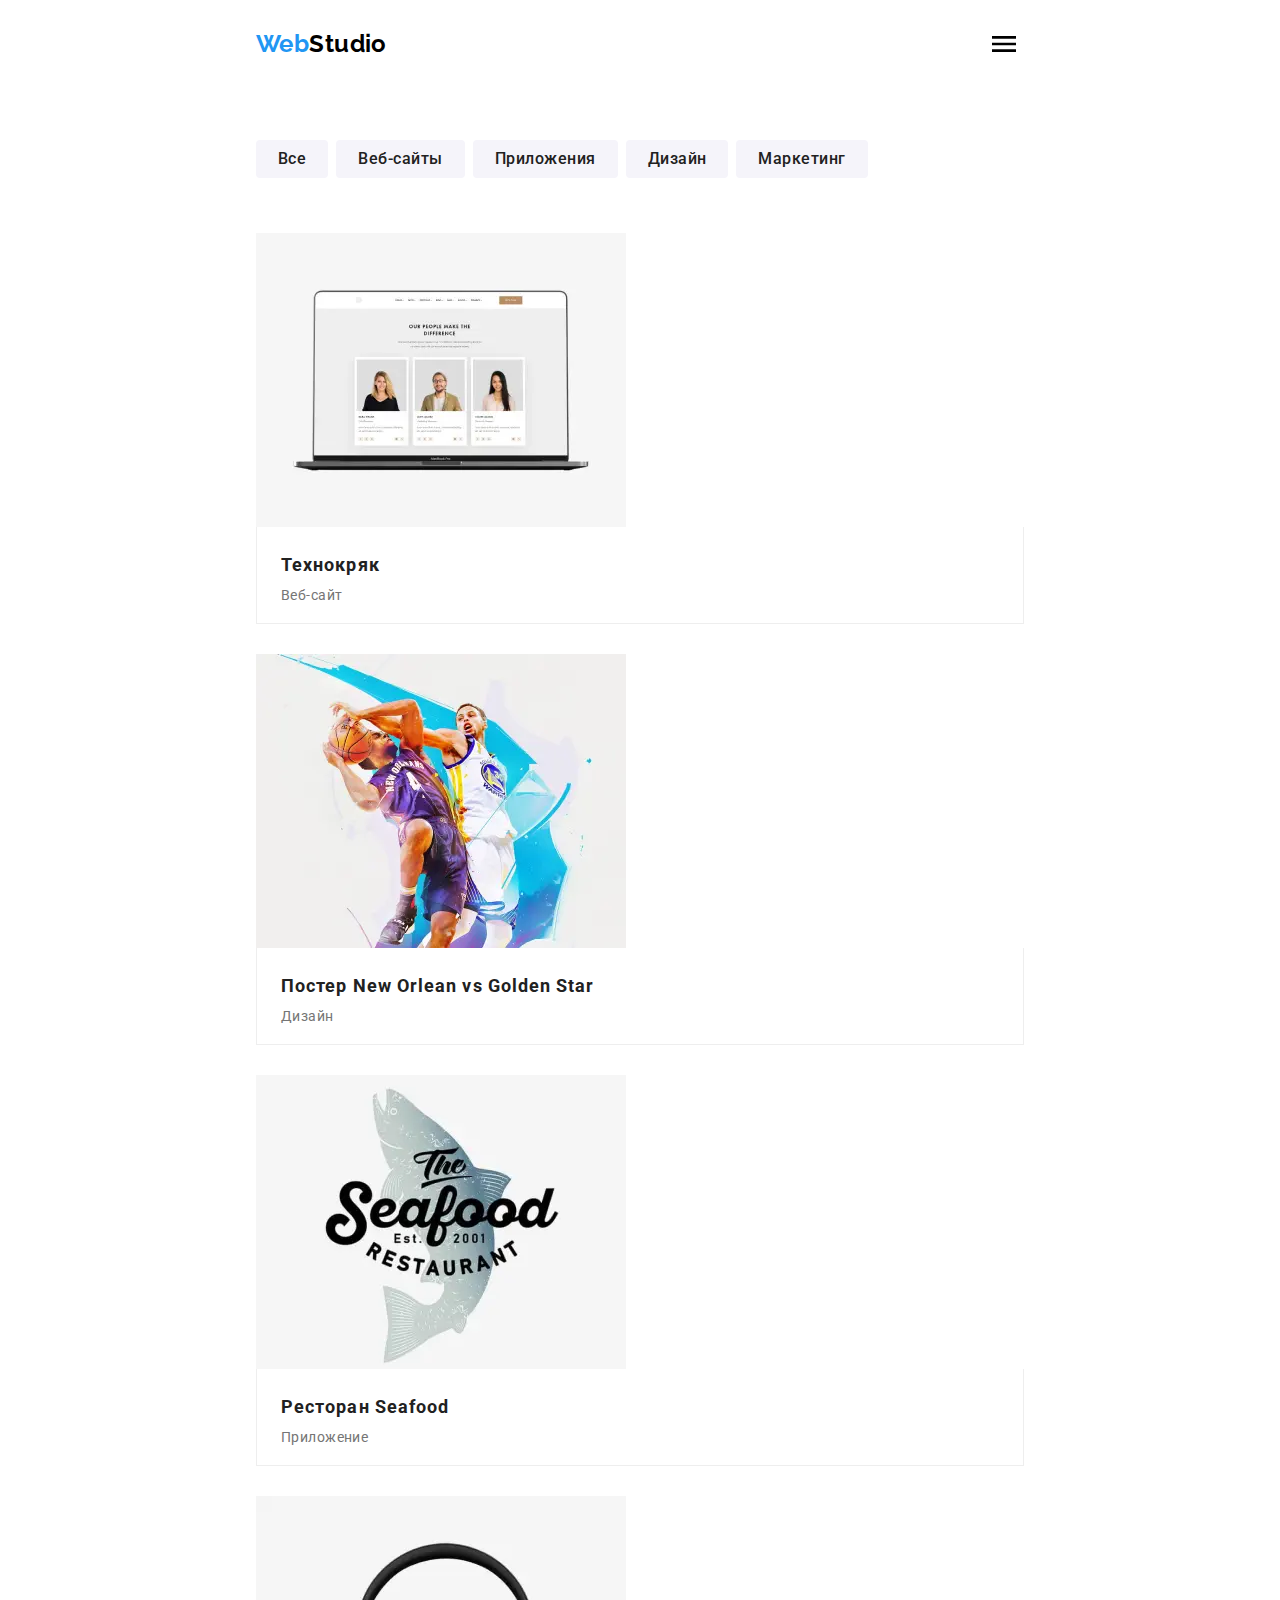
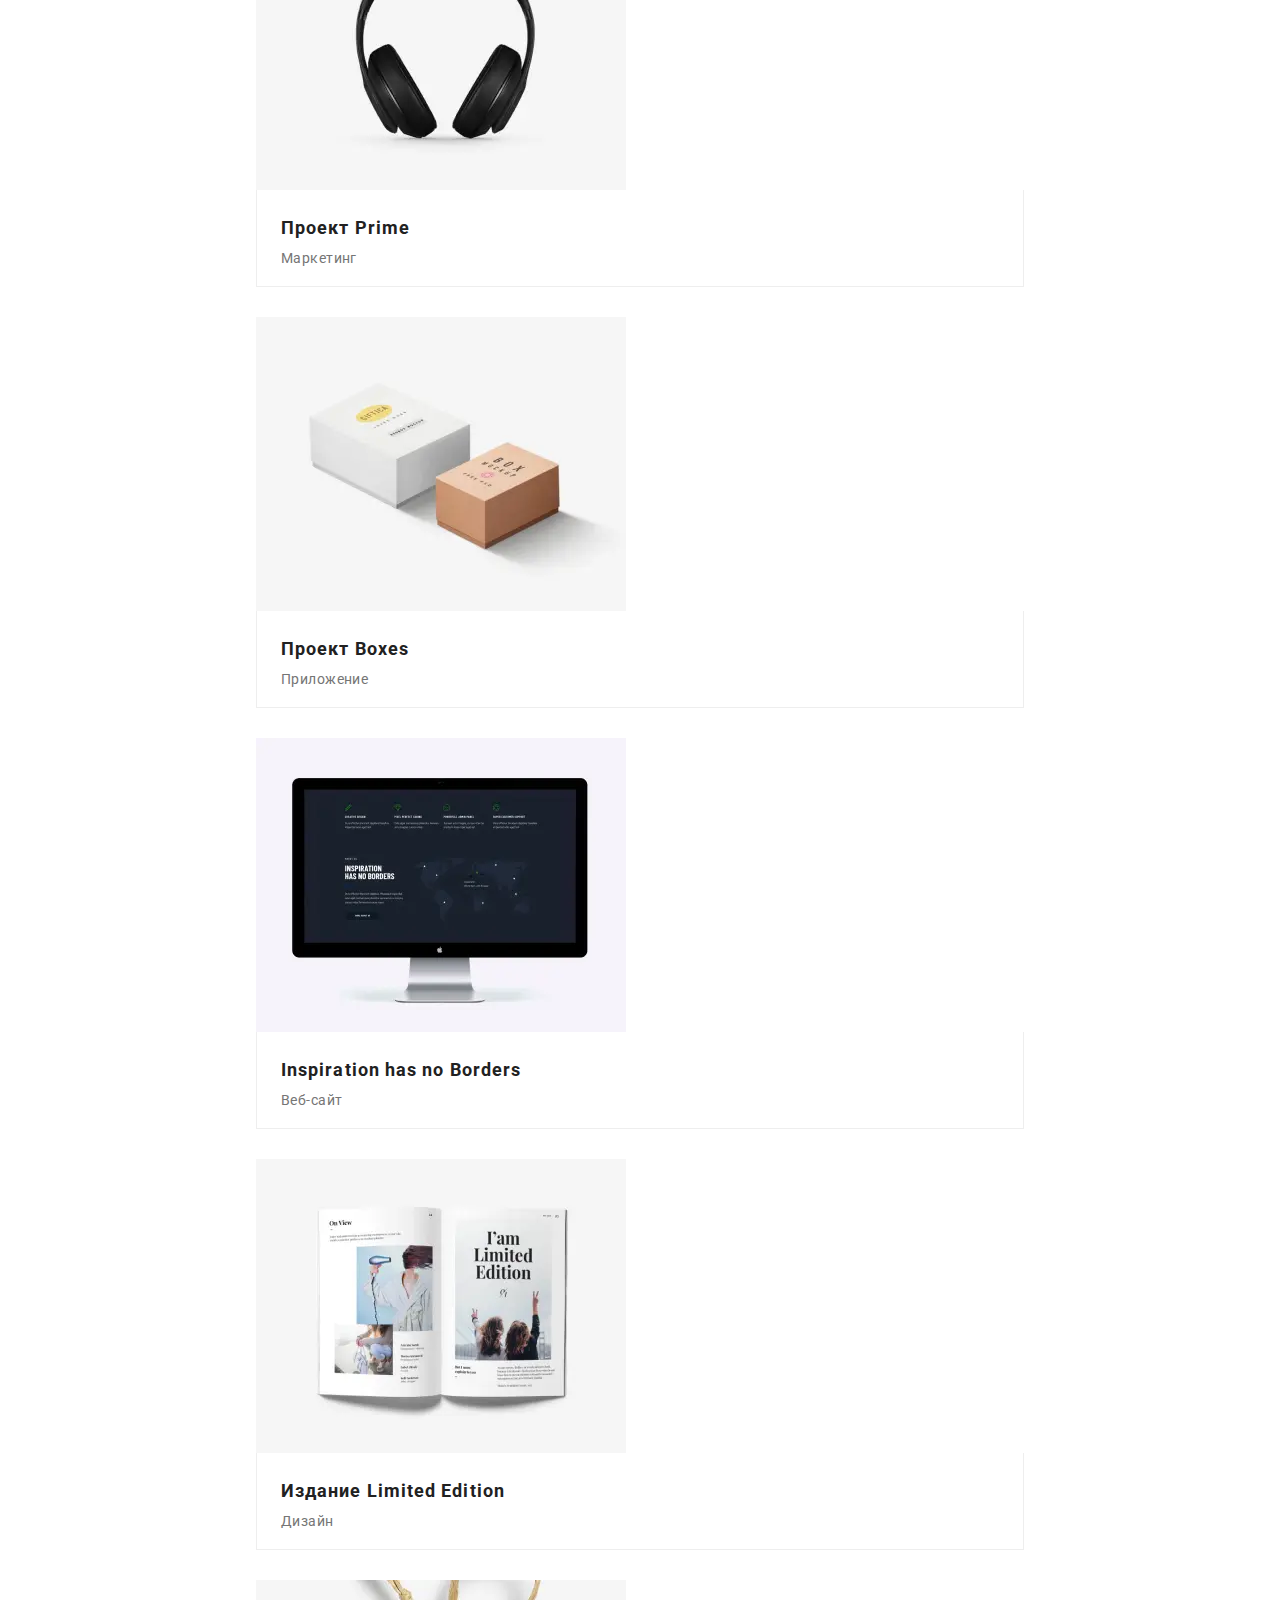
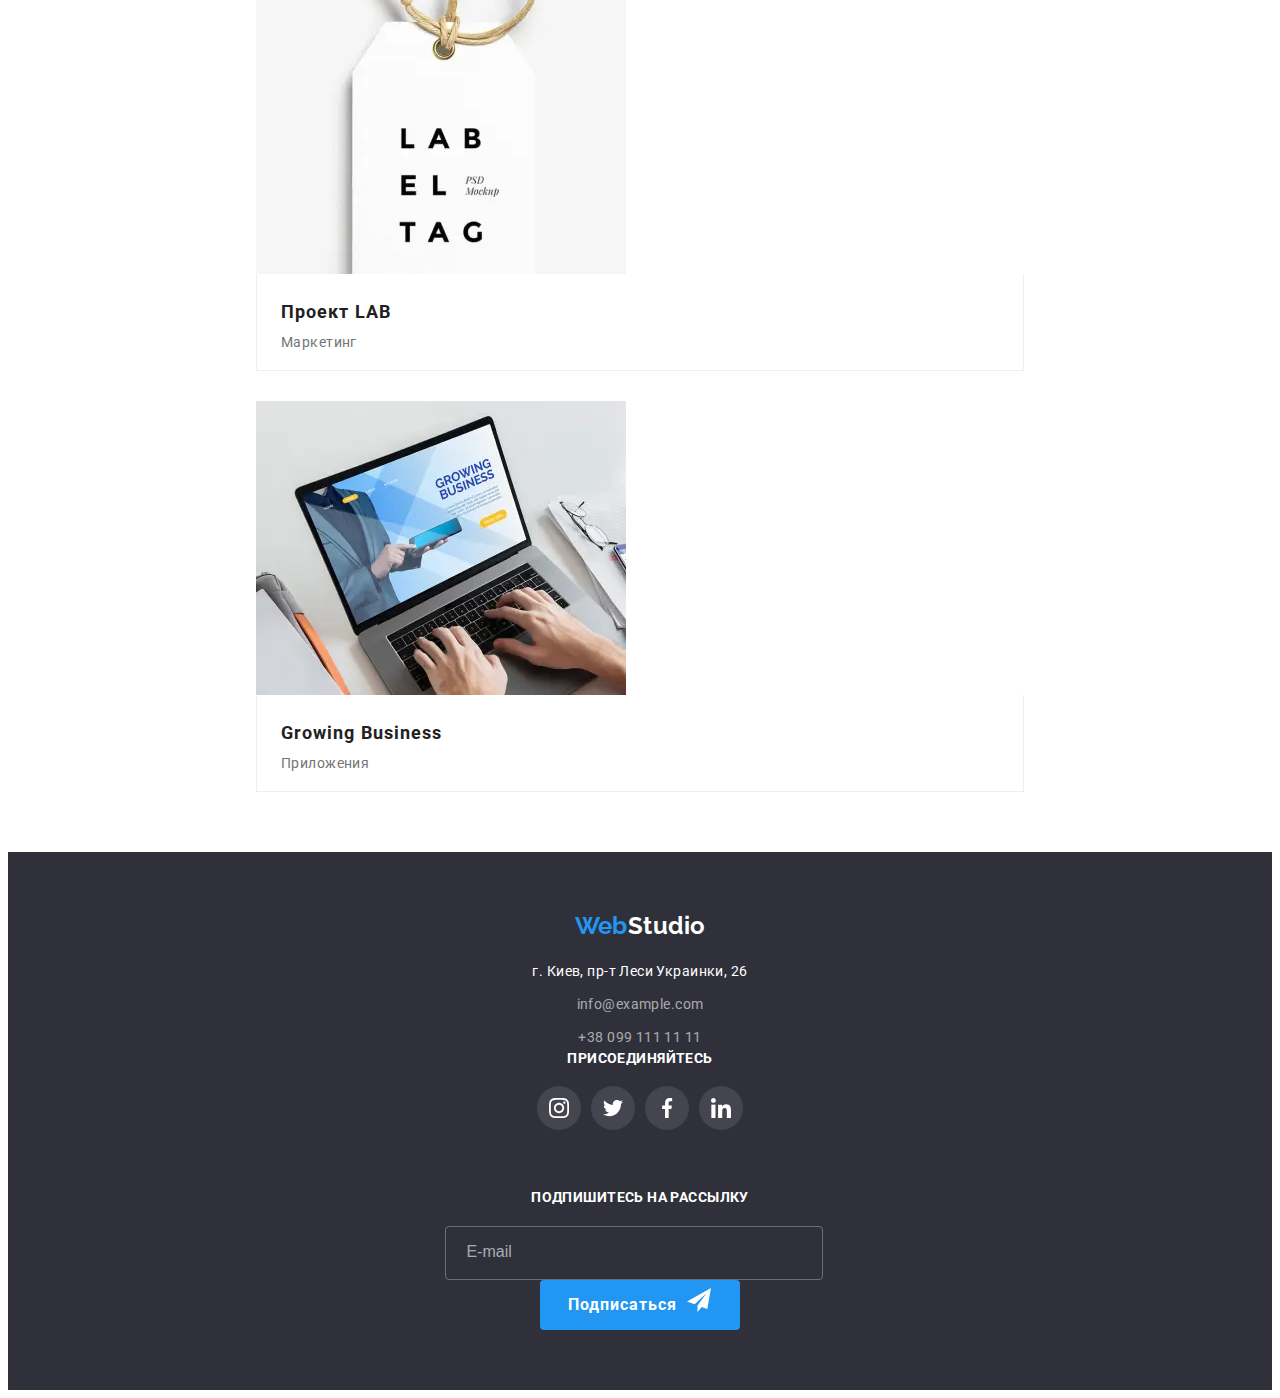
==== commit 559a6656: "конец  стилей мобильной версии" ====
--- a/portfolio.html
+++ b/portfolio.html
@@ -116,7 +116,19 @@
           <li class="card-list__item">
             <a class="card-list__link link" href="">
               <div class="card-list__thumb">
-               <img src="./images/portfolio/img.jpg" width="370" height="294" alt="В ноутбуке открытая веб-страница" />
+                <picture>
+                <source media="(min-width: 1200px)" srcset="./images/desctop/portfolio/portolio-img-desctop1.webp 1x, ./images/desctop/portfolio/portolio-img@2x-desctop1.webp 2x" type="image/webp">
+                <source media="(min-width: 1200px)" srcset="./images/desctop/portfolio/portolio-img-desctop1.jpg 1x, ./images/desctop/portfolio/portolio-img@2x-desctop1.jpg 2x">
+
+                <source media="(min-width: 768px)" srcset="./images/tablet/portfolio/portolio-img-tablet1.webp 1x, ./images/tablet/portfolio/portfolio-img@2x-tablet1.webp 2x" type="image/webp">
+                <source media="(min-width: 768px)" srcset="./images/tablet/portfolio/portfolio-img-tablet1.jpg 1x, ./images/tablet/portfolio/portfolio-img@2x-tablet1.jpg 2x">
+
+                <source media="(min-width: 280px)" srcset="./images/mobile/portfolio/portfolio-img-mobile1.webp 1x, ./images/mobile/portfolio/portfolio-img@2x-mobile1.webp 2x" type="image/webp">
+                <source media="(min-width: 280px)" srcset="./images/mobile/portfolio/portfolio-img-mobile1.jpg 1x, ./images/mobile/portfolio/portfolio-img@2x-mobile1.jpg 2x">
+                  <img src="#"
+                   alt="В ноутбуке открытая веб-страница" />
+                </picture>
+               
                <p class="card-list__img-desc">Технокряк это современная площадка распространения коронавируса. Компании используют эту платформу для цифрового шпионажа и атак на защищённые сервера конкурентов.</p>
               </div>
               <div class="card-list__content">
@@ -129,7 +141,19 @@
           <li class="card-list__item">
             <a class="card-list__link link" href="">
               <div class="card-list__thumb">
-               <img src="./images/portfolio/img-1.jpg" width="370" height="294" alt="баскетбольные игроки играют" />
+                <picture>
+                  <source media="(min-width: 1200px)" srcset="./images/desctop/portfolio/portolio-img-desctop2.webp 1x, ./images/desctop/portfolio/portolio-img@2x-desctop2.webp 2x" type="image/webp">
+                  <source media="(min-width: 1200px)" srcset="./images/desctop/portfolio/portolio-img-desctop2.jpg 1x, ./images/desctop/portfolio/portolio-img@2x-desctop2.jpg 2x">
+
+                  <source media="(min-width: 768px)" srcset="./images/tablet/portfolio/portolio-img-tablet2.webp 1x, ./images/tablet/portfolio/portfolio-img@2x-tablet2.webp 2x" type="image/webp">
+                  <source media="(min-width: 768px)" srcset="./images/tablet/portfolio/portfolio-img-tablet2.jpg 1x, ./images/tablet/portfolio/portfolio-img@2x-tablet2.jpg 2x">
+
+                  <source media="(min-width: 280px)" srcset="./images/mobile/portfolio/portfolio-img-mobile2.webp 1x, ./images/mobile/portfolio/portfolio-img@2x-mobile2.webp 2x" type="image/webp">
+                  <source media="(min-width: 280px)" srcset="./images/mobile/portfolio/portfolio-img-mobile2.jpg 1x, ./images/mobile/portfolio/portfolio-img@2x-mobile2.jpg 2x">
+                  <img src="#"
+                   alt="баскетбольные игроки играют" />
+                </picture>
+               
                <p class="card-list__img-desc">Технокряк это современная площадка распространения коронавируса. Компании используют эту платформу для цифрового шпионажа и атак на защищённые сервера конкурентов.</p>
               </div>
               <div class="card-list__content">
@@ -141,7 +165,19 @@
           <li class="card-list__item">
             <a class="card-list__link link" href="">
               <div class="card-list__thumb">
-               <img src="./images/portfolio/img-2.jpg" width="370" height="294" alt="логотип ресторанта" />
+                <picture>
+                  <source media="(min-width: 1200px)" srcset="./images/desctop/portfolio/portolio-img-desctop3.webp 1x, ./images/desctop/portfolio/portolio-img@2x-desctop3.webp 2x" type="image/webp">
+                  <source media="(min-width: 1200px)" srcset="./images/desctop/portfolio/portolio-img-desctop3.jpg 1x, ./images/desctop/portfolio/portolio-img@2x-desctop3.jpg 2x">
+
+                  <source media="(min-width: 768px)" srcset="./images/tablet/portfolio/portolio-img-tablet3.webp 1x, ./images/tablet/portfolio/portfolio-img@2x-tablet3.webp 2x" type="image/webp">
+                  <source media="(min-width: 768px)" srcset="./images/tablet/portfolio/portfolio-img-tablet3.jpg 1x, ./images/tablet/portfolio/portfolio-img@2x-tablet3.jpg 2x">
+
+                  <source media="(min-width: 280px)" srcset="./images/mobile/portfolio/portfolio-img-mobile3.webp 1x, ./images/mobile/portfolio/portfolio-img@2x-mobile3.webp 2x" type="image/webp">
+                  <source media="(min-width: 280px)" srcset="./images/mobile/portfolio/portfolio-img-mobile3.jpg 1x, ./images/mobile/portfolio/portfolio-img@2x-mobile3.jpg 2x">
+                  <img src="#"
+                   alt="логотип ресторанта" />
+                </picture>
+               
                <p class="card-list__img-desc">Технокряк это современная площадка распространения коронавируса. Компании используют эту платформу для цифрового шпионажа и атак на защищённые сервера конкурентов.</p>
               </div>
               <div class="card-list__content">
@@ -153,8 +189,19 @@
           <li class="card-list__item">
             <a class="card-list__link link" href="">
               <div class="card-list__thumb">
-               <img src="./images/portfolio/img-3.jpg" width="370" height="294" alt="гарнитура" />
-               <p class="card-list__img-desc">Технокряк это современная площадка распространения коронавируса. Компании используют эту платформу для цифрового шпионажа и атак на защищённые сервера конкурентов.</p>
+                <picture>
+                  <source media="(min-width: 1200px)" srcset="./images/desctop/portfolio/portolio-img-desctop4.webp 1x, ./images/desctop/portfolio/portolio-img@2x-desctop4.webp 2x" type="image/webp">
+                  <source media="(min-width: 1200px)" srcset="./images/desctop/portfolio/portolio-img-desctop4.jpg 1x, ./images/desctop/portfolio/portolio-img@2x-desctop4.jpg 2x">
+
+                  <source media="(min-width: 768px)" srcset="./images/tablet/portfolio/portolio-img-tablet4.webp 1x, ./images/tablet/portfolio/portfolio-img@2x-tablet4.webp 2x" type="image/webp">
+                  <source media="(min-width: 768px)" srcset="./images/tablet/portfolio/portfolio-img-tablet4.jpg 1x, ./images/tablet/portfolio/portfolio-img@2x-tablet4.jpg 2x">
+
+                  <source media="(min-width: 280px)" srcset="./images/mobile/portfolio/portfolio-img-mobile4.webp 1x, ./images/mobile/portfolio/portfolio-img@2x-mobile4.webp 2x" type="image/webp">
+                  <source media="(min-width: 280px)" srcset="./images/mobile/portfolio/portfolio-img-mobile4.jpg 1x, ./images/mobile/portfolio/portfolio-img@2x-mobile4.jpg 2x">
+                  <img src="#"
+                   alt="гарнитура" />
+                </picture>
+                <p class="card-list__img-desc">Технокряк это современная площадка распространения коронавируса. Компании используют эту платформу для цифрового шпионажа и атак на защищённые сервера конкурентов.</p>
               </div>
               <div class="card-list__content">
                <h3 class="card-list__title">Проект <span lang="en">Prime</span></h3>
@@ -165,7 +212,19 @@
           <li class="card-list__item">
             <a class="card-list__link link" href="">
               <div class="card-list__thumb">
-               <img src="./images/portfolio/img-4.jpg" width="370" height="294" alt="две коробки" />
+                <picture>
+                  <source media="(min-width: 1200px)" srcset="./images/desctop/portfolio/portolio-img-desctop5.webp 1x, ./images/desctop/portfolio/portolio-img@2x-desctop5.webp 2x" type="image/webp">
+                  <source media="(min-width: 1200px)" srcset="./images/desctop/portfolio/portolio-img-desctop5.jpg 1x, ./images/desctop/portfolio/portolio-img@2x-desctop5.jpg 2x">
+
+                  <source media="(min-width: 768px)" srcset="./images/tablet/portfolio/portolio-img-tablet5.webp 1x, ./images/tablet/portfolio/portfolio-img@2x-tablet5.webp 2x" type="image/webp">
+                  <source media="(min-width: 768px)" srcset="./images/tablet/portfolio/portfolio-img-tablet5.jpg 1x, ./images/tablet/portfolio/portfolio-img@2x-tablet5.jpg 2x">
+
+                  <source media="(min-width: 280px)" srcset="./images/mobile/portfolio/portfolio-img-mobile5.webp 1x, ./images/mobile/portfolio/portfolio-img@2x-mobile5.webp 2x" type="image/webp">
+                  <source media="(min-width: 280px)" srcset="./images/mobile/portfolio/portfolio-img-mobile5.jpg 1x, ./images/mobile/portfolio/portfolio-img@2x-mobile5.jpg 2x">
+                  <img src="#" 
+                   alt="две коробки" />
+                </picture>
+               
                <p class="card-list__img-desc">Технокряк это современная площадка распространения коронавируса. Компании используют эту платформу для цифрового шпионажа и атак на защищённые сервера конкурентов.</p>
               </div>
               <div class="card-list__content">
@@ -177,7 +236,19 @@
           <li class="card-list__item">
             <a class="card-list__link link" href="">
               <div class="card-list__thumb">
-               <img src="./images/portfolio/img-5.jpg" width="370" height="294" alt="монитор отображает веб-страницу" />
+                <picture>
+                  <source media="(min-width: 1200px)" srcset="./images/desctop/portfolio/portolio-img-desctop6.webp 1x, ./images/desctop/portfolio/portolio-img@2x-desctop6.webp 2x" type="image/webp">
+                  <source media="(min-width: 1200px)" srcset="./images/desctop/portfolio/portolio-img-desctop6.jpg 1x, ./images/desctop/portfolio/portolio-img@2x-desctop6.jpg 2x">
+
+                  <source media="(min-width: 768px)" srcset="./images/tablet/portfolio/portolio-img-tablet6.webp 1x, ./images/tablet/portfolio/portfolio-img@2x-tablet6.webp 2x" type="image/webp">
+                  <source media="(min-width: 768px)" srcset="./images/tablet/portfolio/portfolio-img-tablet6.jpg 1x, ./images/tablet/portfolio/portfolio-img@2x-tablet6.jpg 2x">
+
+                  <source media="(min-width: 280px)" srcset="./images/mobile/portfolio/portfolio-img-mobile6.webp 1x, ./images/mobile/portfolio/portfolio-img@2x-mobile6.webp 2x" type="image/webp">
+                  <source media="(min-width: 280px)" srcset="./images/mobile/portfolio/portfolio-img-mobile6.jpg 1x, ./images/mobile/portfolio/portfolio-img@2x-mobile6.jpg 2x">
+                  <img src="#"
+                  alt="монитор отображает веб-страницу" />
+                </picture>
+               
                <p class="card-list__img-desc">Технокряк это современная площадка распространения коронавируса. Компании используют эту платформу для цифрового шпионажа и атак на защищённые сервера конкурентов.</p>
               </div>
               <div class="card-list__content">
@@ -189,7 +260,19 @@
           <li class="card-list__item">
             <a class="card-list__link link" href="">
               <div class="card-list__thumb">
-               <img src="./images/portfolio/img-6.jpg" width="370" height="294" alt="открытый журнал" />
+                <picture>
+                  <source media="(min-width: 1200px)" srcset="./images/desctop/portfolio/portolio-img-desctop7.webp 1x, ./images/desctop/portfolio/portolio-img@2x-desctop7.webp 2x" type="image/webp">
+                  <source media="(min-width: 1200px)" srcset="./images/desctop/portfolio/portolio-img-desctop7.jpg 1x, ./images/desctop/portfolio/portolio-img@2x-desctop7.jpg 2x">
+
+                  <source media="(min-width: 768px)" srcset="./images/tablet/portfolio/portolio-img-tablet7.webp 1x, ./images/tablet/portfolio/portfolio-img@2x-tablet7.webp 2x" type="image/webp">
+                  <source media="(min-width: 768px)" srcset="./images/tablet/portfolio/portfolio-img-tablet7.jpg 1x, ./images/tablet/portfolio/portfolio-img@2x-tablet7.jpg 2x">
+
+                  <source media="(min-width: 280px)" srcset="./images/mobile/portfolio/portfolio-img-mobile7.webp 1x, ./images/mobile/portfolio/portfolio-img@2x-mobile7.webp 2x" type="image/webp">
+                  <source media="(min-width: 280px)" srcset="./images/mobile/portfolio/portfolio-img-mobile7.jpg 1x, ./images/mobile/portfolio/portfolio-img@2x-mobile7.jpg 2x">
+                  <img src="#"
+                   alt="открытый журнал" />
+                </picture>
+               
                <p class="card-list__img-desc">Технокряк это современная площадка распространения коронавируса. Компании используют эту платформу для цифрового шпионажа и атак на защищённые сервера конкурентов.</p>
               </div>
               <div class="card-list__content">
@@ -201,7 +284,19 @@
           <li class="card-list__item">
             <a class="card-list__link link" href="">
               <div class="card-list__thumb">
-               <img src="./images/portfolio/img-7.jpg" width="370" height="294" alt="этикетка" />
+                <picture>
+                  <source media="(min-width: 1200px)" srcset="./images/desctop/portfolio/portolio-img-desctop8.webp 1x, ./images/desctop/portfolio/portolio-img@2x-desctop8.webp 2x" type="image/webp">
+                  <source media="(min-width: 1200px)" srcset="./images/desctop/portfolio/portolio-img-desctop8.jpg 1x, ./images/desctop/portfolio/portolio-img@2x-desctop8.jpg 2x">
+
+                  <source media="(min-width: 768px)" srcset="./images/tablet/portfolio/portolio-img-tablet8.webp 1x, ./images/tablet/portfolio/portfolio-img@2x-tablet8.webp 2x" type="image/webp">
+                  <source media="(min-width: 768px)" srcset="./images/tablet/portfolio/portfolio-img-tablet8.jpg 1x, ./images/tablet/portfolio/portfolio-img@2x-tablet8.jpg 2x">
+
+                  <source media="(min-width: 280px)" srcset="./images/mobile/portfolio/portfolio-img-mobile8.webp 1x, ./images/mobile/portfolio/portfolio-img@2x-mobile8.webp 2x" type="image/webp">
+                  <source media="(min-width: 280px)" srcset="./images/mobile/portfolio/portfolio-img-mobile8.jpg 1x, ./images/mobile/portfolio/portfolio-img@2x-mobile8.jpg 2x">
+                  <img src="#" 
+                  alt="этикетка" />
+                </picture>
+               
                <p class="card-list__img-desc">Технокряк это современная площадка распространения коронавируса. Компании используют эту платформу для цифрового шпионажа и атак на защищённые сервера конкурентов.</p>
               </div>
               <div class="card-list__content">
@@ -213,7 +308,19 @@
           <li class="card-list__item">
             <a class="card-list__link link" href="">
               <div class="card-list__thumb">
-               <img src="./images/portfolio/img-8.jpg" width="370" height="294" alt="на ноутбуке работает человек с приложением" />
+                <picture>
+                  <source media="(min-width: 1200px)" srcset="./images/desctop/portfolio/portolio-img-desctop9.webp 1x, ./images/desctop/portfolio/portolio-img@2x-desctop9.webp 2x" type="image/webp">
+                  <source media="(min-width: 1200px)" srcset="./images/desctop/portfolio/portolio-img-desctop9.jpg 1x, ./images/desctop/portfolio/portolio-img@2x-desctop9.jpg 2x">
+
+                  <source media="(min-width: 768px)" srcset="./images/tablet/portfolio/portolio-img-tablet9.webp 1x, ./images/tablet/portfolio/portfolio-img@2x-tablet9.webp 2x" type="image/webp">
+                  <source media="(min-width: 768px)" srcset="./images/tablet/portfolio/portfolio-img-tablet9.jpg 1x, ./images/tablet/portfolio/portfolio-img@2x-tablet9.jpg 2x">
+
+                  <source media="(min-width: 280px)" srcset="./images/mobile/portfolio/portfolio-img-mobile9.webp 1x, ./images/mobile/portfolio/portfolio-img@2x-mobile9.webp 2x" type="image/webp">
+                  <source media="(min-width: 280px)" srcset="./images/mobile/portfolio/portfolio-img-mobile9.jpg 1x, ./images/mobile/portfolio/portfolio-img@2x-mobile9.jpg 2x">
+                  <img src="#" 
+                  alt="на ноутбуке работает человек с приложением" />
+                </picture>
+               
                <p class="card-list__img-desc">Технокряк это современная площадка распространения коронавируса. Компании используют эту платформу для цифрового шпионажа и атак на защищённые сервера конкурентов.</p>
               </div>
               <div class="card-list__content">
--- a/css/main.min.css
+++ b/css/main.min.css
@@ -1,2 +1,2 @@
-:root{--primary-text-colour:#757575;--title-text-colour:#212121;--accent-colour: #2196f3;--primary-black-color: #000000;--primery-white-colour:#FFFFFF;--dark-background-color:#2F303A;--secondary-background-color:#F5F4FA;--primary-decoration-colour: #AFB1B8;--primary-margin: 30px;--transition-timing-function: cubic-bezier(0.4, 0, 0.2, 1)}.visually-hidden{position:absolute;clip:rect(0 0 0 0);width:1px;height:1px;margin:-1px}body{font-family:'Roboto', sans-serif;font-size:14px;letter-spacing:0.03em;color:var(--primary-text-colour);background-color:var(--primery-white-colour)}h1,h2,h3,h4,h5,h6,p{margin-top:0;margin-bottom:0}ul,ol{margin-top:0;margin-bottom:0;padding-left:0}img{display:block}.link{text-decoration:none;color:inherit}.list{list-style:none}.section{padding-top:60px;padding-bottom:60px}.container{margin-left:auto;margin-right:auto;padding-left:15px;padding-right:15px}@media screen and (min-width: 480px){.container{width:480px}}.logo{font-family:'Raleway', sans-serif;font-size:26px;font-weight:700;line-height:1.19}.logo__accent{color:var(--accent-colour)}.logo_bg_light{margin-right:92px;color:var(--primary-black-color)}.logo_bg_dark{color:var(--primery-white-colour)}.subtitle{margin-bottom:10px;font-size:14px;font-weight:700;line-height:1.14;text-transform:uppercase;color:var(--title-text-colour)}.section-title{margin-bottom:30px;font-size:36px;font-weight:700;line-height:1.17;text-align:center;color:var(--title-text-colour)}.social-list{display:flex;justify-content:center}.social-list__item{width:44px;height:44px}.social-list__item_indent:not(:last-child){margin-right:10px}.social-list__icon{width:20px;height:20px}.social-list__link{display:flex;align-items:center;justify-content:center;width:100%;height:100%}.social-list__link_bg_light{fill:var(--primary-decoration-colour);border-radius:50%;background-color:var(--primery-white-colour);transition:fill 250ms var(--transition-timing-function),background-color 250ms var(--transition-timing-function)}.social-list__link_bg_light:hover,.social-list__link_bg_light:focus{fill:var(--primery-white-colour);background-color:var(--accent-colour)}.social-list__link_bg_dark{fill:var(--primery-white-colour);border-radius:50%;background-color:rgba(255,255,255,0.1);transition:background-color 250ms var(--transition-timing-function)}.social-list__link_bg_dark:hover,.social-list__link_bg_dark:focus{background-color:var(--accent-colour)}.button{font-family:inherit;font-size:16px;font-weight:700;line-height:1.87;letter-spacing:0.06em;cursor:pointer;border:none;border-radius:4px;color:var(--primery-white-colour);background-color:var(--accent-colour);transition:background-color 250ms var(--transition-timing-function),box-shadow 250ms var(--transition-timing-function)}.button:hover,.button:focus{background-color:#188CE8;box-shadow:0px 4px 4px rgba(0,0,0,0.15)}.backdrop{position:fixed;top:0;left:0;width:100vw;height:100vh;background-color:rgba(0,0,0,0.2);visibility:visible;opacity:1;pointer-events:auto;transition:visibility 250ms var(--transition-timing-function),opacity 250ms var(--transition-timing-function)}.is-hidden{visibility:hidden;opacity:0;pointer-events:none}.modal{padding:40px;position:absolute;top:50%;left:50%;width:450px;height:609px;transform:translate(-50%, -50%);background-color:var(--primery-white-colour)}.close-btn{position:absolute;top:8px;right:8px;width:30px;height:30px;padding:0;border-radius:50px;border:1px solid rgba(0,0,0,0.1);background-color:transparent;cursor:pointer;transition:fill 250ms var(--transition-timing-function)}.close-btn:focus,.close-btn:hover{fill:var(--accent-colour)}.modal-form-head{margin-bottom:12px;font-size:20px;font-weight:700;line-height:1.5;text-align:center;color:var(--title-text-colour)}.modal-form{display:flex;flex-direction:column}.modal-form-field{margin-bottom:10px;font-size:12px;font-weight:400;line-height:1.17;letter-spacing:0.01em;color:var(--primary-text-colour)}.modal-form-input{width:100%;height:40px;margin-top:4px;padding-left:42px;cursor:pointer;border:1px solid rgba(33,33,33,0.2);border-radius:4px;transition:border-color 250ms var(--transition-timing-function)}.modal-form-input:focus{outline:none;border-color:var(--accent-colour)}.modal-form-input-wrapper{position:relative}.modal-form-input-icon{position:absolute;top:50%;left:12px;transform:translateY(-50%);width:12px;height:12px;transition:fill 250ms var(--transition-timing-function)}.modal-form-input:focus+.modal-form-input-icon{fill:var(--accent-colour)}.modal-form-massage-label{margin-bottom:20px;font-size:12px;font-weight:400;line-height:1.17;letter-spacing:0.01em;color:var(--primary-text-colour)}.modal-form-message{margin-top:10px;width:100%;height:120px;padding:16px;border:1px solid rgba(33,33,33,0.2);border-radius:4px;resize:none;transition:border-color 250ms var(--transition-timing-function)}.modal-form-message:focus{outline:none;border-color:var(--accent-colour)}.modal-form-message::placeholder{font-size:12px;font-weight:400;line-height:1.17;letter-spacing:0.01em;color:rgba(117,117,117,0.5)}.modal-form-chekbox-label{margin-bottom:30px;display:flex;align-items:center;font-size:14px;font-weight:400;line-height:1.71;color:var(--primary-text-colour)}.modal-form-chekbox-label::before{margin-right:7px;display:block;content:"";width:16px;height:15px;cursor:pointer;border:1px solid var(--title-text-colour);border-radius:2px}.modal-form-chekbox-input:checked+.modal-form-chekbox-label::before{background-color:var(--accent-colour);background-image:url(../images/icon-check.svg);background-size:contain;background-repeat:no-repeat;background-origin:border-box;border-color:var(--accent-colour)}.modal-form-chekbox-input:focus+.modal-form-chekbox-label::before{outline:1px solid var(--accent-colour)}.checkbox-label-link{color:var(--accent-colour)}.modal-form-btn{width:200px;height:50px;margin:0 auto;padding:10px 55px}.site-nav{display:none}.contact-list{display:none}.burger-btn{padding:0;background-color:transparent;border:none;line-height:0}.burger-btn__icon{width:40px;height:40px;transition:fill 250ms var(--transition-timing-function)}.burger-btn:hover,.burger-btn:focus .burger-btn__icon{fill:var(--accent-colour)}.header-container{display:flex;align-items:center;justify-content:space-between;padding-top:16px;padding-bottom:16px}.mobile-menu{position:fixed;z-index:100;top:0;left:0;width:100vw;height:100vh;opacity:0;visibility:hidden;pointer-events:none;transition:visibility 250ms var(--transition-timing-function),opacity 250ms var(--transition-timing-function);background-color:var(--primery-white-colour)}.mobile-menu.is-open{opacity:1;visibility:visible;pointer-events:auto}.close-btn{width:40px;height:40px;padding:0;background-color:transparent;border:none;line-height:0}.close-btn__icon{width:40px;height:40px}.mobile-menu__close-btn{position:absolute;top:10px;right:15px}.mobile-menu__container{position:relative;padding-top:48px;padding-bottom:48px;padding-left:25px}.nav-list{margin-bottom:302px}.nav-list :not(:last-child){margin-bottom:32px}.nav-list__link{font-size:40px;font-weight:500;line-height:1.18;letter-spacing:0.02em;color:var(--title-text-colour);transition:color 250ms var(--transition-timing-function)}.nav-list__link:hover,.nav-list__link:focus{color:var(--accent-colour)}.nav-list__link_current{color:var(--accent-colour)}.mobile-contact-list{margin-bottom:64px}.mobile-contact-list :not(:last-child){margin-bottom:32px}.mobile-contact-list__tel-link{font-size:34px;font-weight:500;line-height:1.18;letter-spacing:0.02em;color:var(--primary-text-colour);transition:color 250ms var(--transition-timing-function)}.mobile-contact-list__tel-link:hover,.mobile-contact-list__tel-link:focus{color:var(--accent-colour)}.mobile-contact-list__email-link{margin-bottom:32px;font-size:24px;font-weight:500;line-height:1.17;letter-spacing:0.02em;color:var(--primary-text-colour);transition:color 250ms var(--transition-timing-function)}.mobile-contact-list__email-link:hover{color:var(--accent-colour)}.mobile-social-list{display:flex}.mobile-socia-list__item{position:relative}.mobile-socia-list__item:not(:last-child){margin-right:20px}.mobile-socia-list__item:not(:last-child)::after{content:"";position:absolute;top:10px;right:-21px;width:22px;height:0px;border-bottom:1px solid rgba(33,33,33,0.2);transform:rotate(90deg)}.mobile-social-list__link{font-size:18px;font-weight:500;line-height:1.22;letter-spacing:0.02em;color:var(--accent-colour)}.hero{height:400px;background:var(--dark-background-color);background-image:linear-gradient(rgba(47,48,58,0.4), rgba(47,48,58,0.4)),url("../images/mobile/hero/mobile/hero-img-mobile.jpg");background-size:cover;text-align:center}@media (min-device-pixel-ratio: 2) and (min-width: 280px), (min-resolution: 192dpi) and (min-width: 280px), (min-resolution: 2dppx) and (min-width: 280px){.hero{background-image:linear-gradient(rgba(47,48,58,0.4), rgba(47,48,58,0.4)),url("../images/mobile/hero/mobile/hero-img@2x-mobile.jpg")}}@media screen and (min-width: 768px){.hero{background-image:linear-gradient(rgba(47,48,58,0.4), rgba(47,48,58,0.4)),url("../images/tablet/hero/hero-img-tablet.jpg")}}@media (min-device-pixel-ratio: 2) and (min-width: 768px), (min-resolution: 192dpi) and (min-width: 768px), (min-resolution: 2dppx) and (min-width: 768px){.hero{background-image:linear-gradient(rgba(47,48,58,0.4), rgba(47,48,58,0.4)),url("../images/tablet/hero/hero-img@2x-tablet.jpg")}}@media screen and (min-width: 1200px){.hero{background-image:linear-gradient(rgba(47,48,58,0.4), rgba(47,48,58,0.4)),url("../images/desctop/hero/hero-img-desctop.jpg")}}@media (min-device-pixel-ratio: 2) and (min-width: 1200px), (min-resolution: 192dpi) and (min-width: 1200px), (min-resolution: 2dppx) and (min-width: 1200px){.hero{background-image:linear-gradient(rgba(47,48,58,0.4), rgba(47,48,58,0.4)),url("../images/desctop/hero/hero-img@2x-desctop.jpg")}}.hero-container{margin:0 auto;padding-top:118px;padding-bottom:118px}.hero__title{margin-bottom:var(--primary-margin);font-size:26px;font-weight:900;line-height:1.61;letter-spacing:0.06em;text-transform:uppercase;color:var(--primery-white-colour)}.hero__button{padding:10px 32px}.feautures__icon-container{margin-bottom:30px;background-color:var(--secondary-background-color);border-radius:4px}.feautures__list-item:not(:last-child){margin-bottom:30px}.feautures__icon{margin:0 auto;width:100%;height:120px}.feauture__desc{line-height:1.71}.subtitle_center{text-align:center}.our-work{padding-top:47px;padding-bottom:94px}@media screen and (max-width: 1190px){.our-work{display:none}}.our-work__list{display:flex;flex-wrap:wrap;margin-top:calc( -1 *  var(--primary-margin));margin-left:calc( -1 *  var(--primary-margin))}.our-work__list-item{flex-basis:calc((100% - 90px) / 3);margin-top:var(--primary-margin);margin-left:var(--primary-margin)}.our-work__img-wrapper{position:relative}.our-work__img-description{position:absolute;bottom:0;width:100%;display:flex;align-items:center;justify-content:center;height:70px;font-weight:700;line-height:1.14;text-transform:uppercase;color:var(--primery-white-colour);background-color:rgba(47,48,58,0.8)}.our-team__list-item{background-color:var(--primery-white-colour);box-shadow:0px 1px 3px rgba(0,0,0,0.12),0px 1px 1px rgba(0,0,0,0.14),0px 2px 1px rgba(0,0,0,0.2);border-radius:0px 0px 4px 4px}.our-team__list-item:not(:last-child){margin-bottom:30px}.our-team__card-content{padding-top:30px;padding-bottom:24px}.our-team__subtitle{margin-bottom:10px;font-size:16px;font-weight:500;line-height:1.19;text-align:center;color:var(--title-text-colour)}.our-team{background:var(--secondary-background-color)}.our-team__desc{margin-bottom:16px;font-size:16px;font-weight:400;line-height:1.19;text-align:center}.our-clients__list{display:flex;align-items:center;flex-wrap:wrap;margin-top:calc(-1 * var(--primary-margin));margin-left:calc(-1 * var(--primary-margin))}.our-clients__list-item{flex-basis:calc((100% - 60px) / 2);margin-top:var(--primary-margin);margin-left:var(--primary-margin);height:92px}.our-clients__list-link{display:flex;align-items:center;justify-content:center;width:100%;height:100%;fill:var(--primary-decoration-colour);border:1px solid var(--primary-decoration-colour);border-radius:4px;transition:fill 250ms var(--transition-timing-function),border 250ms var(--transition-timing-function)}.our-clients__list-link:hover,.our-clients__list-link:focus{fill:var(--accent-colour);border:1px solid var(--accent-colour)}.our-clients__icon{width:106px;height:60px}.flex-container{text-align:center}.footer{padding-top:60px;padding-bottom:60px;background:var(--dark-background-color)}.footer__map-link{font-style:normal;line-height:1.71;color:var(--primery-white-colour);transition:color 250ms var(--transition-timing-function)}.footer__map-link:hover,.footer__map-link:focus{color:var(--accent-colour)}.footer__address-link{font-style:normal;line-height:1.71;color:rgba(255,255,255,0.6)}.footer__address-link:hover,.footer__address-link:focus{color:var(--accent-colour)}.footer__address{margin-top:20px}.footer__address :not(:last-child){margin-bottom:9px}@media screen and (max-width: 1190px){.footer__address{margin-bottom:60px}}.footer__sidebar{margin-bottom:60px}.footer__label{margin-bottom:20px;font-weight:700;text-transform:uppercase;color:var(--primery-white-colour)}.footer__form-desc{display:block;margin-bottom:20px;font-weight:700;line-height:1.14;text-transform:uppercase;color:var(--primery-white-colour)}.footer__email-form-label{margin-right:12px}.footer__email-form-input{width:358px;height:50px;padding-left:16px;background-color:transparent;color:var(--primery-white-colour);border:1px solid rgba(255,255,255,0.3);border-radius:4px;outline:none}.footer__email-form-input:focus{border-color:var(--accent-colour)}.footer__email-form-input::placeholder{font-size:16px;font-weight:400;line-height:1.25;color:rgba(255,255,255,0.6)}@media screen and (max-width: 1190px){.footer__email-form-input{margin-bottom:10px}}.footer__form-btn{display:flex;align-items:center;margin:0 auto;width:200px;height:50px;padding:10px 28px}.footer__form-btn-desc{margin-right:10px}.btn-list{display:flex;justify-content:center;margin-bottom:50px}.btn-list :not(:last-child){margin-right:8px}.btn-list__btn{padding:6px 22px;border:none;border-radius:4px;font-family:'Roboto', sans-serif;background-color:var(--secondary-background-color);cursor:pointer;font-size:16px;font-weight:500;line-height:1.62;text-align:center;letter-spacing:0.03em;color:var(--title-text-colour);transition:background-color 250ms var(--transition-timing-function),color 250ms var(--transition-timing-function),box-shadow 250ms var(--transition-timing-function)}.btn-list__btn:hover,.btn-list__btn:focus{background-color:var(--accent-colour);color:var(--primery-white-colour);box-shadow:0px 3px 1px rgba(0,0,0,0.1),0px 1px 2px rgba(0,0,0,0.08),0px 2px 2px rgba(0,0,0,0.12)}.current-btn{background:var(--accent-colour);color:var(--primery-white-colour)}.card-list{display:flex;flex-wrap:wrap;margin-top:calc( -1 *  var(--primary-margin));margin-left:calc( -1 *  var(--primary-margin))}.card-list__item{flex-basis:calc((100% - 90px) / 3);margin-top:var(--primary-margin);margin-left:var(--primary-margin)}.card-list__link{display:block;transition:box-shadow 250ms var(--transition-timing-function)}.card-list__link:hover{box-shadow:0px 1px 1px rgba(0,0,0,0.12),0px 4px 4px rgba(0,0,0,0.06),1px 4px 6px rgba(0,0,0,0.16)}.card-list__thumb{position:relative;overflow:hidden}.card-list__img-desc{position:absolute;top:0;left:0;width:100%;height:100%;padding:63px 24px;font-size:18px;font-weight:400;line-height:1.56;letter-spacing:0.03em;color:var(--primery-white-colour);background-color:rgba(33,150,243,0.9);overflow:auto;transform:translateY(100%);transition:transform 250ms var(--transition-timing-function)}.card-list__link:hover .card-list__img-desc,.card-list__link:focus .card-list__img-desc{transform:translateY(0)}.card-list__content{padding:20px 24px;border:1px solid #EEEEEE;border-top:0}.card-list__title{margin-bottom:4px;font-size:18px;font-weight:700;line-height:2;letter-spacing:0.06em;color:var(--title-text-colour)}.card-list__desc{font-size:16px;font-weight:400;line-height:1.87}
+:root{--primary-text-colour:#757575;--title-text-colour:#212121;--accent-colour: #2196f3;--primary-black-color: #000000;--primery-white-colour:#FFFFFF;--dark-background-color:#2F303A;--secondary-background-color:#F5F4FA;--primary-decoration-colour: #AFB1B8;--primary-margin: 30px;--transition-timing-function: cubic-bezier(0.4, 0, 0.2, 1)}.visually-hidden{position:absolute;clip:rect(0 0 0 0);width:1px;height:1px;margin:-1px}body{font-family:'Roboto', sans-serif;font-size:14px;letter-spacing:0.03em;color:var(--primary-text-colour);background-color:var(--primery-white-colour)}h1,h2,h3,h4,h5,h6,p{margin-top:0;margin-bottom:0}ul,ol{margin-top:0;margin-bottom:0;padding-left:0}img{display:block}.link{text-decoration:none;color:inherit}.list{list-style:none}.section{padding-top:60px;padding-bottom:60px}.container{margin-left:auto;margin-right:auto;padding-left:15px;padding-right:15px}@media screen and (min-width: 480px){.container{width:480px}}@media screen and (min-width: 768px){.container{width:768px}}.logo{font-family:'Raleway', sans-serif;font-size:24px;font-weight:700;line-height:1.17}.logo__accent{color:var(--accent-colour)}.logo_bg_light{margin-right:92px;color:var(--primary-black-color)}.logo_bg_dark{color:var(--primery-white-colour)}.subtitle{margin-bottom:10px;font-size:14px;font-weight:700;line-height:1.14;text-transform:uppercase;color:var(--title-text-colour)}.section-title{margin-bottom:30px;font-size:28px;font-weight:700;line-height:1.18;text-align:center;color:var(--title-text-colour)}.social-list{display:flex;justify-content:center}.social-list__item{width:44px;height:44px}.social-list__item_indent:not(:last-child){margin-right:10px}.social-list__icon{width:20px;height:20px}.social-list__link{display:flex;align-items:center;justify-content:center;width:100%;height:100%}.social-list__link_bg_light{fill:var(--primary-decoration-colour);border-radius:50%;background-color:var(--primery-white-colour);transition:fill 250ms var(--transition-timing-function),background-color 250ms var(--transition-timing-function)}.social-list__link_bg_light:hover,.social-list__link_bg_light:focus{fill:var(--primery-white-colour);background-color:var(--accent-colour)}.social-list__link_bg_dark{fill:var(--primery-white-colour);border-radius:50%;background-color:rgba(255,255,255,0.1);transition:background-color 250ms var(--transition-timing-function)}.social-list__link_bg_dark:hover,.social-list__link_bg_dark:focus{background-color:var(--accent-colour)}.button{font-family:inherit;font-size:16px;font-weight:700;line-height:1.87;letter-spacing:0.06em;cursor:pointer;border:none;border-radius:4px;color:var(--primery-white-colour);background-color:var(--accent-colour);transition:background-color 250ms var(--transition-timing-function),box-shadow 250ms var(--transition-timing-function)}.button:hover,.button:focus{background-color:#188CE8;box-shadow:0px 4px 4px rgba(0,0,0,0.15)}.backdrop{position:fixed;top:0;left:0;width:100vw;height:100vh;background-color:rgba(0,0,0,0.2);visibility:visible;opacity:1;pointer-events:auto;transition:visibility 250ms var(--transition-timing-function),opacity 250ms var(--transition-timing-function)}.is-hidden{visibility:hidden;opacity:0;pointer-events:none}.modal{padding:40px;position:absolute;top:50%;left:50%;width:450px;height:609px;transform:translate(-50%, -50%);background-color:var(--primery-white-colour)}@media screen and (max-width: 1200px){.modal{width:450px;height:609px;overflow:auto}}@media screen and (max-width: 1200px) and (max-width: 459px){.modal{width:95%}}@media screen and (max-width: 1200px) and (max-height: 609px){.modal{height:100%}}.close-btn{position:absolute;top:8px;right:8px;width:30px;height:30px;padding:0;border-radius:50px;border:1px solid rgba(0,0,0,0.1);background-color:transparent;cursor:pointer;transition:fill 250ms var(--transition-timing-function)}.close-btn:focus,.close-btn:hover{fill:var(--accent-colour)}.modal-form-head{margin-bottom:12px;font-size:20px;font-weight:700;line-height:1.5;text-align:center;color:var(--title-text-colour)}.modal-form{display:flex;flex-direction:column}.modal-form-field{margin-bottom:10px;font-size:12px;font-weight:400;line-height:1.17;letter-spacing:0.01em;color:var(--primary-text-colour)}.modal-form-input{width:100%;height:40px;margin-top:4px;padding-left:42px;cursor:pointer;border:1px solid rgba(33,33,33,0.2);border-radius:4px;transition:border-color 250ms var(--transition-timing-function)}.modal-form-input:focus{outline:none;border-color:var(--accent-colour)}.modal-form-input-wrapper{position:relative}.modal-form-input-icon{position:absolute;top:50%;left:12px;transform:translateY(-50%);width:12px;height:12px;transition:fill 250ms var(--transition-timing-function)}.modal-form-input:focus+.modal-form-input-icon{fill:var(--accent-colour)}.modal-form-massage-label{margin-bottom:20px;font-size:14px;font-weight:400;line-height:1.14;letter-spacing:0.01em;color:var(--primary-text-colour)}.modal-form-message{margin-top:10px;width:100%;height:120px;padding:16px;border:1px solid rgba(33,33,33,0.2);border-radius:4px;resize:none;transition:border-color 250ms var(--transition-timing-function)}.modal-form-message:focus{outline:none;border-color:var(--accent-colour)}.modal-form-message::placeholder{font-size:12px;font-weight:400;line-height:1.17;letter-spacing:0.01em;color:rgba(117,117,117,0.5)}.modal-form-chekbox-label{margin-bottom:30px;display:flex;align-items:center;font-size:12px;font-weight:400;line-height:1.17;color:var(--primary-text-colour)}.modal-form-chekbox-label::before{margin-right:7px;display:block;content:"";width:16px;height:15px;cursor:pointer;border:1px solid var(--title-text-colour);border-radius:2px}.modal-form-chekbox-input:checked+.modal-form-chekbox-label::before{background-color:var(--accent-colour);background-image:url(../images/icon-check.svg);background-size:contain;background-repeat:no-repeat;background-origin:border-box;border-color:var(--accent-colour)}.modal-form-chekbox-input:focus+.modal-form-chekbox-label::before{outline:1px solid var(--accent-colour)}.checkbox-label-link{color:var(--accent-colour)}.modal-form-btn{width:200px;height:50px;margin:0 auto;padding:10px 55px}.site-nav{display:none}.contact-list{display:none}.burger-btn{padding:0;background-color:transparent;border:none;line-height:0}.burger-btn__icon{width:40px;height:40px;transition:fill 250ms var(--transition-timing-function)}.burger-btn:hover,.burger-btn:focus .burger-btn__icon{fill:var(--accent-colour)}.header-container{display:flex;align-items:center;justify-content:space-between;padding-top:16px;padding-bottom:16px}.mobile-menu{position:fixed;z-index:100;top:0;left:0;width:100vw;height:100vh;overflow:auto;opacity:0;visibility:hidden;pointer-events:none;transition:visibility 250ms var(--transition-timing-function),opacity 250ms var(--transition-timing-function);background-color:var(--primery-white-colour)}.mobile-menu.is-open{opacity:1;visibility:visible;pointer-events:auto}.close-btn{width:40px;height:40px;padding:0;background-color:transparent;border:none;line-height:0}.close-btn__icon{width:40px;height:40px}.mobile-menu__close-btn{position:absolute;top:10px;right:15px}.mobile-menu__container{position:relative;padding-top:48px;padding-bottom:48px;padding-left:25px}.nav-list{margin-bottom:302px}.nav-list :not(:last-child){margin-bottom:32px}.nav-list__link{font-size:40px;font-weight:500;line-height:1.18;letter-spacing:0.02em;color:var(--title-text-colour);transition:color 250ms var(--transition-timing-function)}.nav-list__link:hover,.nav-list__link:focus{color:var(--accent-colour)}.nav-list__link_current{color:var(--accent-colour)}.mobile-contact-list{margin-bottom:64px}.mobile-contact-list :not(:last-child){margin-bottom:32px}.mobile-contact-list__tel-link{font-size:34px;font-weight:500;line-height:1.18;letter-spacing:0.02em;color:var(--primary-text-colour);transition:color 250ms var(--transition-timing-function)}.mobile-contact-list__tel-link:hover,.mobile-contact-list__tel-link:focus{color:var(--accent-colour)}.mobile-contact-list__email-link{margin-bottom:32px;font-size:24px;font-weight:500;line-height:1.17;letter-spacing:0.02em;color:var(--primary-text-colour);transition:color 250ms var(--transition-timing-function)}.mobile-contact-list__email-link:hover{color:var(--accent-colour)}.mobile-social-list{display:flex}.mobile-socia-list__item{position:relative}.mobile-socia-list__item:not(:last-child){margin-right:20px}.mobile-socia-list__item:not(:last-child)::after{content:"";position:absolute;top:10px;right:-21px;width:22px;height:0px;border-bottom:1px solid rgba(33,33,33,0.2);transform:rotate(90deg)}.mobile-social-list__link{font-size:18px;font-weight:500;line-height:1.22;letter-spacing:0.02em;color:var(--accent-colour)}.hero{height:400px;background:var(--dark-background-color);background-image:linear-gradient(rgba(47,48,58,0.4), rgba(47,48,58,0.4)),url("../images/mobile/hero/mobile/hero-img-mobile.jpg");background-size:cover;text-align:center}@media (min-device-pixel-ratio: 2) and (min-width: 280px), (min-resolution: 192dpi) and (min-width: 280px), (min-resolution: 2dppx) and (min-width: 280px){.hero{background-image:linear-gradient(rgba(47,48,58,0.4), rgba(47,48,58,0.4)),url("../images/mobile/hero/mobile/hero-img@2x-mobile.jpg")}}@media screen and (min-width: 768px){.hero{background-image:linear-gradient(rgba(47,48,58,0.4), rgba(47,48,58,0.4)),url("../images/tablet/hero/hero-img-tablet.jpg")}}@media (min-device-pixel-ratio: 2) and (min-width: 768px), (min-resolution: 192dpi) and (min-width: 768px), (min-resolution: 2dppx) and (min-width: 768px){.hero{background-image:linear-gradient(rgba(47,48,58,0.4), rgba(47,48,58,0.4)),url("../images/tablet/hero/hero-img@2x-tablet.jpg")}}@media screen and (min-width: 1200px){.hero{background-image:linear-gradient(rgba(47,48,58,0.4), rgba(47,48,58,0.4)),url("../images/desctop/hero/hero-img-desctop.jpg")}}@media (min-device-pixel-ratio: 2) and (min-width: 1200px), (min-resolution: 192dpi) and (min-width: 1200px), (min-resolution: 2dppx) and (min-width: 1200px){.hero{background-image:linear-gradient(rgba(47,48,58,0.4), rgba(47,48,58,0.4)),url("../images/desctop/hero/hero-img@2x-desctop.jpg")}}.hero-container{margin:0 auto;padding-top:118px;padding-bottom:118px}.hero__title{margin-bottom:var(--primary-margin);font-size:26px;font-weight:900;line-height:1.62;letter-spacing:0.06em;text-transform:uppercase;color:var(--primery-white-colour)}.hero__button{padding:10px 32px}.feautures__icon-container{margin-bottom:30px;background-color:var(--secondary-background-color);border-radius:4px}.feautures__list-item:not(:last-child){margin-bottom:30px}.feautures__icon{margin:0 auto;width:100%;height:120px}.feauture__desc{line-height:1.71}.subtitle_center{text-align:center}.our-work{padding-top:47px;padding-bottom:94px}@media screen and (max-width: 1190px){.our-work{display:none}}.our-work__list{display:flex;flex-wrap:wrap;margin-top:calc( -1 *  var(--primary-margin));margin-left:calc( -1 *  var(--primary-margin))}.our-work__list-item{flex-basis:calc((100% - 90px) / 3);margin-top:var(--primary-margin);margin-left:var(--primary-margin)}.our-work__img-wrapper{position:relative}.our-work__img-description{position:absolute;bottom:0;width:100%;display:flex;align-items:center;justify-content:center;height:70px;font-weight:700;line-height:1.14;text-transform:uppercase;color:var(--primery-white-colour);background-color:rgba(47,48,58,0.8)}.our-team__list-item{background-color:var(--primery-white-colour);box-shadow:0px 1px 3px rgba(0,0,0,0.12),0px 1px 1px rgba(0,0,0,0.14),0px 2px 1px rgba(0,0,0,0.2);border-radius:0px 0px 4px 4px}.our-team__list-item:not(:last-child){margin-bottom:30px}.our-team__card-content{padding-top:30px;padding-bottom:24px}.our-team__subtitle{margin-bottom:10px;font-size:16px;font-weight:500;line-height:1.19;text-align:center;color:var(--title-text-colour)}.our-team{background:var(--secondary-background-color)}.our-team__desc{margin-bottom:16px;font-size:16px;font-weight:400;line-height:1.19;text-align:center}.our-clients__list{display:flex;align-items:center;flex-wrap:wrap;margin-top:calc(-1 * var(--primary-margin));margin-left:calc(-1 * var(--primary-margin))}.our-clients__list-item{flex-basis:calc((100% - 60px) / 2);margin-top:var(--primary-margin);margin-left:var(--primary-margin);height:92px}.our-clients__list-link{display:flex;align-items:center;justify-content:center;width:100%;height:100%;fill:var(--primary-decoration-colour);border:1px solid var(--primary-decoration-colour);border-radius:4px;transition:fill 250ms var(--transition-timing-function),border 250ms var(--transition-timing-function)}.our-clients__list-link:hover,.our-clients__list-link:focus{fill:var(--accent-colour);border:1px solid var(--accent-colour)}.our-clients__icon{width:106px;height:60px}.flex-container{text-align:center}.footer{padding-top:60px;padding-bottom:60px;background:var(--dark-background-color)}.footer__map-link{font-style:normal;line-height:1.71;color:var(--primery-white-colour);transition:color 250ms var(--transition-timing-function)}.footer__map-link:hover,.footer__map-link:focus{color:var(--accent-colour)}.footer__address-link{font-style:normal;line-height:1.71;color:rgba(255,255,255,0.6)}.footer__address-link:hover,.footer__address-link:focus{color:var(--accent-colour)}.footer__address{margin-top:20px}.footer__address :not(:last-child){margin-bottom:9px}@media screen and (max-width: 1190px){.footer__address{margin-bottom:60px}}.footer__sidebar{margin-bottom:60px}.footer__label{margin-bottom:20px;font-weight:700;text-transform:uppercase;color:var(--primery-white-colour)}.footer__form-desc{display:block;margin-bottom:20px;font-weight:700;line-height:1.14;text-transform:uppercase;color:var(--primery-white-colour)}.footer__email-form-label{margin-right:12px}.footer__email-form-input{width:358px;height:50px;padding-left:16px;background-color:transparent;color:var(--primery-white-colour);border:1px solid rgba(255,255,255,0.3);border-radius:4px;outline:none}.footer__email-form-input:focus{border-color:var(--accent-colour)}.footer__email-form-input::placeholder{font-size:16px;font-weight:400;line-height:1.25;color:rgba(255,255,255,0.6)}@media screen and (max-width: 1190px){.footer__email-form-input{margin-bottom:10px}}.footer__form-btn{display:flex;align-items:center;margin:0 auto;width:200px;height:50px;padding:10px 28px}.footer__form-btn-desc{margin-right:10px}.btn-list{display:flex;flex-wrap:wrap;margin-bottom:40px}.btn-list :not(:last-child){margin-right:8px}.btn-list__item:nth-child(-n+3){margin-bottom:15px}.btn-list__btn{padding:6px 22px;border:none;border-radius:4px;font-family:'Roboto', sans-serif;background-color:var(--secondary-background-color);cursor:pointer;font-size:16px;font-weight:500;line-height:1.62;text-align:center;letter-spacing:0.03em;color:var(--title-text-colour);transition:background-color 250ms var(--transition-timing-function),color 250ms var(--transition-timing-function),box-shadow 250ms var(--transition-timing-function)}.btn-list__btn:hover,.btn-list__btn:focus{background-color:var(--accent-colour);color:var(--primery-white-colour);box-shadow:0px 3px 1px rgba(0,0,0,0.1),0px 1px 2px rgba(0,0,0,0.08),0px 2px 2px rgba(0,0,0,0.12)}.current-btn{background:var(--accent-colour);color:var(--primery-white-colour)}.card-list__item:not(:last-child){margin-bottom:30px}.card-list__link{display:block;transition:box-shadow 250ms var(--transition-timing-function)}.card-list__link:hover{box-shadow:0px 1px 1px rgba(0,0,0,0.12),0px 4px 4px rgba(0,0,0,0.06),1px 4px 6px rgba(0,0,0,0.16)}.card-list__thumb{position:relative;overflow:hidden}.card-list__img-desc{position:absolute;top:0;left:0;width:100%;height:100%;padding:63px 24px;font-size:18px;font-weight:400;line-height:1.56;letter-spacing:0.03em;color:var(--primery-white-colour);background-color:rgba(33,150,243,0.9);overflow:auto;transform:translateY(100%);transition:transform 250ms var(--transition-timing-function)}.card-list__link:hover .card-list__img-desc,.card-list__link:focus .card-list__img-desc{transform:translateY(0)}.card-list__content{padding:20px 24px;border:1px solid #EEEEEE;border-top:0}.card-list__title{margin-bottom:4px;font-size:18px;font-weight:700;line-height:2;letter-spacing:0.06em;color:var(--title-text-colour)}.card-list__desc{font-size:16px;font-weight:400;line-height:1.87}
 /*# sourceMappingURL=main.min.css.map */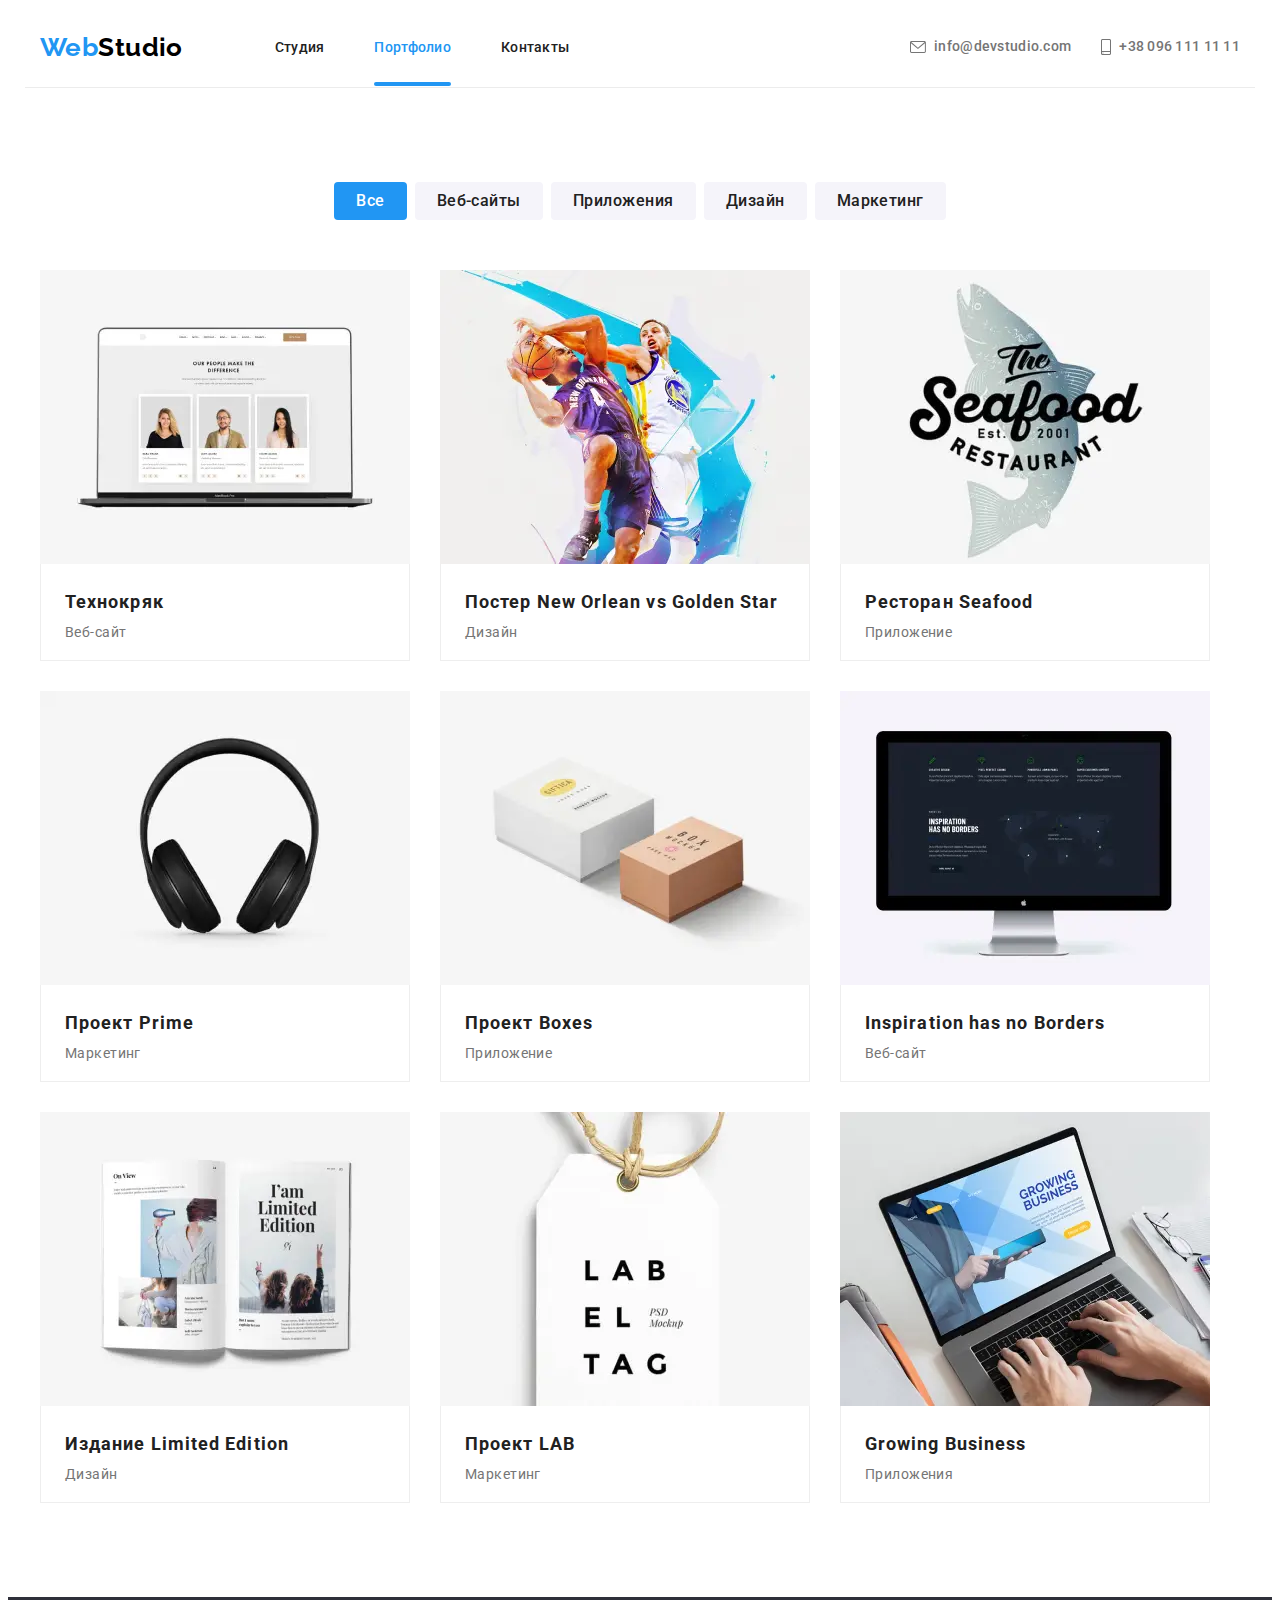
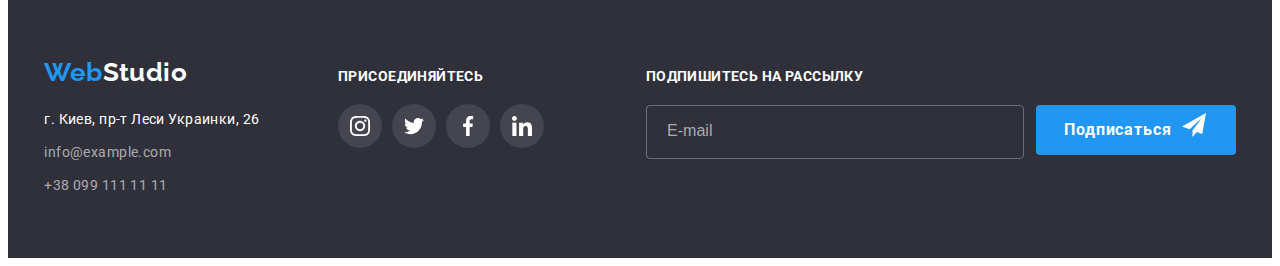
==== commit 8bcea449: "добавляет адаптивность сайта" ====
--- a/portfolio.html
+++ b/portfolio.html
@@ -19,8 +19,8 @@
       <nav class="menu">
         <a href="./" class="logo logo_bg_light link"><span class="logo__accent">Web</span>Studio</a>
         <ul class="site-nav list">
-          <li class="site-nav__item"><a href="" class="site-nav__link link site-nav__link_current">Студия</a></li>
-          <li class="site-nav__item"><a href="./portfolio.html" class="site-nav__link link">Портфолио</a></li>
+          <li class="site-nav__item"><a href="./index.html" class="site-nav__link link">Студия</a></li>
+          <li class="site-nav__item"><a href="./portfolio.html" class="site-nav__link link site-nav__link_current">Портфолио</a></li>
           <li class="site-nav__item"><a href="" class="site-nav__link link">Контакты</a></li>
         </ul>
       </nav>
@@ -55,15 +55,16 @@
         </button>
         <ul class="nav-list list">
           <li class="nav-list__item">
-            <a href="./index.html" class="nav-list__link link">Студия</a>
+            <a href="./index.html" class="nav-list__link nav-list__link_current link">Студия</a>
           </li>
           <li class="nav-list__item">
-            <a href="./portfolio.html" class="nav-list__link nav-list__link_current link">Портфолио</a>
+            <a href="./portfolio.html" class="nav-list__link link">Портфолио</a>
           </li>
           <li class="nav-list__item">
             <a href="" class="nav-list__link link">Контакты</a>
           </li>
         </ul>
+        <div class="mobile-menu__wrapper">
         <ul class="mobile-contact-list list">
           <li class="mobile-contact-list__item">
             <a href="mailto:info@devstudio.com" class="mobile-contact-list__tel-link link">+38 096 111 11 11</a>
@@ -86,6 +87,7 @@
             <a href="" class="mobile-social-list__link link">LinkedIn</a>
           </li>
         </ul>
+      </div>
       </div>
     </div>
     </header>
@@ -97,7 +99,7 @@
         <h2 class="visually-hidden">Навигация</h2>
         <ul class="btn-list list">
           <li class="btn-list__item">
-            <button type="button" class="btn-list__btn">Все</button>
+            <button type="button" class="btn-list__btn current-btn">Все</button>
           </li>
           <li class="btn-list__item">
             <button type="button" class="btn-list__btn">Веб-сайты</button>
@@ -117,10 +119,10 @@
             <a class="card-list__link link" href="">
               <div class="card-list__thumb">
                 <picture>
-                <source media="(min-width: 1200px)" srcset="./images/desctop/portfolio/portolio-img-desctop1.webp 1x, ./images/desctop/portfolio/portolio-img@2x-desctop1.webp 2x" type="image/webp">
-                <source media="(min-width: 1200px)" srcset="./images/desctop/portfolio/portolio-img-desctop1.jpg 1x, ./images/desctop/portfolio/portolio-img@2x-desctop1.jpg 2x">
-
-                <source media="(min-width: 768px)" srcset="./images/tablet/portfolio/portolio-img-tablet1.webp 1x, ./images/tablet/portfolio/portfolio-img@2x-tablet1.webp 2x" type="image/webp">
+                <source media="(min-width: 1200px)" srcset="./images/desctop/portfolio/portfolio-img-desctop1.webp 1x, ./images/desctop/portfolio/portfolio-img@2x-desctop1.webp 2x" type="image/webp">
+                <source media="(min-width: 1200px)" srcset="./images/desctop/portfolio/portfolio-img-desctop1.jpg 1x, ./images/desctop/portfolio/portfolio-img@2x-desctop1.jpg 2x">
+
+                <source media="(min-width: 768px)" srcset="./images/tablet/portfolio/portfolio-img-tablet1.webp 1x, ./images/tablet/portfolio/portfolio-img@2x-tablet1.webp 2x" type="image/webp">
                 <source media="(min-width: 768px)" srcset="./images/tablet/portfolio/portfolio-img-tablet1.jpg 1x, ./images/tablet/portfolio/portfolio-img@2x-tablet1.jpg 2x">
 
                 <source media="(min-width: 280px)" srcset="./images/mobile/portfolio/portfolio-img-mobile1.webp 1x, ./images/mobile/portfolio/portfolio-img@2x-mobile1.webp 2x" type="image/webp">
@@ -142,10 +144,10 @@
             <a class="card-list__link link" href="">
               <div class="card-list__thumb">
                 <picture>
-                  <source media="(min-width: 1200px)" srcset="./images/desctop/portfolio/portolio-img-desctop2.webp 1x, ./images/desctop/portfolio/portolio-img@2x-desctop2.webp 2x" type="image/webp">
-                  <source media="(min-width: 1200px)" srcset="./images/desctop/portfolio/portolio-img-desctop2.jpg 1x, ./images/desctop/portfolio/portolio-img@2x-desctop2.jpg 2x">
-
-                  <source media="(min-width: 768px)" srcset="./images/tablet/portfolio/portolio-img-tablet2.webp 1x, ./images/tablet/portfolio/portfolio-img@2x-tablet2.webp 2x" type="image/webp">
+                  <source media="(min-width: 1200px)" srcset="./images/desctop/portfolio/portfolio-img-desctop2.webp 1x, ./images/desctop/portfolio/portfolio-img@2x-desctop2.webp 2x" type="image/webp">
+                  <source media="(min-width: 1200px)" srcset="./images/desctop/portfolio/portfolio-img-desctop2.jpg 1x, ./images/desctop/portfolio/portfolio-img@2x-desctop2.jpg 2x">
+
+                  <source media="(min-width: 768px)" srcset="./images/tablet/portfolio/portfolio-img-tablet2.webp 1x, ./images/tablet/portfolio/portfolio-img@2x-tablet2.webp 2x" type="image/webp">
                   <source media="(min-width: 768px)" srcset="./images/tablet/portfolio/portfolio-img-tablet2.jpg 1x, ./images/tablet/portfolio/portfolio-img@2x-tablet2.jpg 2x">
 
                   <source media="(min-width: 280px)" srcset="./images/mobile/portfolio/portfolio-img-mobile2.webp 1x, ./images/mobile/portfolio/portfolio-img@2x-mobile2.webp 2x" type="image/webp">
@@ -166,10 +168,10 @@
             <a class="card-list__link link" href="">
               <div class="card-list__thumb">
                 <picture>
-                  <source media="(min-width: 1200px)" srcset="./images/desctop/portfolio/portolio-img-desctop3.webp 1x, ./images/desctop/portfolio/portolio-img@2x-desctop3.webp 2x" type="image/webp">
-                  <source media="(min-width: 1200px)" srcset="./images/desctop/portfolio/portolio-img-desctop3.jpg 1x, ./images/desctop/portfolio/portolio-img@2x-desctop3.jpg 2x">
-
-                  <source media="(min-width: 768px)" srcset="./images/tablet/portfolio/portolio-img-tablet3.webp 1x, ./images/tablet/portfolio/portfolio-img@2x-tablet3.webp 2x" type="image/webp">
+                  <source media="(min-width: 1200px)" srcset="./images/desctop/portfolio/portfolio-img-desctop3.webp 1x, ./images/desctop/portfolio/portfolio-img@2x-desctop3.webp 2x" type="image/webp">
+                  <source media="(min-width: 1200px)" srcset="./images/desctop/portfolio/portfolio-img-desctop3.jpg 1x, ./images/desctop/portfolio/portfolio-img@2x-desctop3.jpg 2x">
+
+                  <source media="(min-width: 768px)" srcset="./images/tablet/portfolio/portfolio-img-tablet3.webp 1x, ./images/tablet/portfolio/portfolio-img@2x-tablet3.webp 2x" type="image/webp">
                   <source media="(min-width: 768px)" srcset="./images/tablet/portfolio/portfolio-img-tablet3.jpg 1x, ./images/tablet/portfolio/portfolio-img@2x-tablet3.jpg 2x">
 
                   <source media="(min-width: 280px)" srcset="./images/mobile/portfolio/portfolio-img-mobile3.webp 1x, ./images/mobile/portfolio/portfolio-img@2x-mobile3.webp 2x" type="image/webp">
@@ -190,10 +192,10 @@
             <a class="card-list__link link" href="">
               <div class="card-list__thumb">
                 <picture>
-                  <source media="(min-width: 1200px)" srcset="./images/desctop/portfolio/portolio-img-desctop4.webp 1x, ./images/desctop/portfolio/portolio-img@2x-desctop4.webp 2x" type="image/webp">
-                  <source media="(min-width: 1200px)" srcset="./images/desctop/portfolio/portolio-img-desctop4.jpg 1x, ./images/desctop/portfolio/portolio-img@2x-desctop4.jpg 2x">
-
-                  <source media="(min-width: 768px)" srcset="./images/tablet/portfolio/portolio-img-tablet4.webp 1x, ./images/tablet/portfolio/portfolio-img@2x-tablet4.webp 2x" type="image/webp">
+                  <source media="(min-width: 1200px)" srcset="./images/desctop/portfolio/portfolio-img-desctop4.webp 1x, ./images/desctop/portfolio/portfolio-img@2x-desctop4.webp 2x" type="image/webp">
+                  <source media="(min-width: 1200px)" srcset="./images/desctop/portfolio/portfolio-img-desctop4.jpg 1x, ./images/desctop/portfolio/portfolio-img@2x-desctop4.jpg 2x">
+
+                  <source media="(min-width: 768px)" srcset="./images/tablet/portfolio/portfolio-img-tablet4.webp 1x, ./images/tablet/portfolio/portfolio-img@2x-tablet4.webp 2x" type="image/webp">
                   <source media="(min-width: 768px)" srcset="./images/tablet/portfolio/portfolio-img-tablet4.jpg 1x, ./images/tablet/portfolio/portfolio-img@2x-tablet4.jpg 2x">
 
                   <source media="(min-width: 280px)" srcset="./images/mobile/portfolio/portfolio-img-mobile4.webp 1x, ./images/mobile/portfolio/portfolio-img@2x-mobile4.webp 2x" type="image/webp">
@@ -213,10 +215,10 @@
             <a class="card-list__link link" href="">
               <div class="card-list__thumb">
                 <picture>
-                  <source media="(min-width: 1200px)" srcset="./images/desctop/portfolio/portolio-img-desctop5.webp 1x, ./images/desctop/portfolio/portolio-img@2x-desctop5.webp 2x" type="image/webp">
-                  <source media="(min-width: 1200px)" srcset="./images/desctop/portfolio/portolio-img-desctop5.jpg 1x, ./images/desctop/portfolio/portolio-img@2x-desctop5.jpg 2x">
-
-                  <source media="(min-width: 768px)" srcset="./images/tablet/portfolio/portolio-img-tablet5.webp 1x, ./images/tablet/portfolio/portfolio-img@2x-tablet5.webp 2x" type="image/webp">
+                  <source media="(min-width: 1200px)" srcset="./images/desctop/portfolio/portfolio-img-desctop5.webp 1x, ./images/desctop/portfolio/portfolio-img@2x-desctop5.webp 2x" type="image/webp">
+                  <source media="(min-width: 1200px)" srcset="./images/desctop/portfolio/portfolio-img-desctop5.jpg 1x, ./images/desctop/portfolio/portfolio-img@2x-desctop5.jpg 2x">
+
+                  <source media="(min-width: 768px)" srcset="./images/tablet/portfolio/portfolio-img-tablet5.webp 1x, ./images/tablet/portfolio/portfolio-img@2x-tablet5.webp 2x" type="image/webp">
                   <source media="(min-width: 768px)" srcset="./images/tablet/portfolio/portfolio-img-tablet5.jpg 1x, ./images/tablet/portfolio/portfolio-img@2x-tablet5.jpg 2x">
 
                   <source media="(min-width: 280px)" srcset="./images/mobile/portfolio/portfolio-img-mobile5.webp 1x, ./images/mobile/portfolio/portfolio-img@2x-mobile5.webp 2x" type="image/webp">
@@ -237,10 +239,10 @@
             <a class="card-list__link link" href="">
               <div class="card-list__thumb">
                 <picture>
-                  <source media="(min-width: 1200px)" srcset="./images/desctop/portfolio/portolio-img-desctop6.webp 1x, ./images/desctop/portfolio/portolio-img@2x-desctop6.webp 2x" type="image/webp">
-                  <source media="(min-width: 1200px)" srcset="./images/desctop/portfolio/portolio-img-desctop6.jpg 1x, ./images/desctop/portfolio/portolio-img@2x-desctop6.jpg 2x">
-
-                  <source media="(min-width: 768px)" srcset="./images/tablet/portfolio/portolio-img-tablet6.webp 1x, ./images/tablet/portfolio/portfolio-img@2x-tablet6.webp 2x" type="image/webp">
+                  <source media="(min-width: 1200px)" srcset="./images/desctop/portfolio/portfolio-img-desctop6.webp 1x, ./images/desctop/portfolio/portfolio-img@2x-desctop6.webp 2x" type="image/webp">
+                  <source media="(min-width: 1200px)" srcset="./images/desctop/portfolio/portfolio-img-desctop6.jpg 1x, ./images/desctop/portfolio/portfolio-img@2x-desctop6.jpg 2x">
+
+                  <source media="(min-width: 768px)" srcset="./images/tablet/portfolio/portfolio-img-tablet6.webp 1x, ./images/tablet/portfolio/portfolio-img@2x-tablet6.webp 2x" type="image/webp">
                   <source media="(min-width: 768px)" srcset="./images/tablet/portfolio/portfolio-img-tablet6.jpg 1x, ./images/tablet/portfolio/portfolio-img@2x-tablet6.jpg 2x">
 
                   <source media="(min-width: 280px)" srcset="./images/mobile/portfolio/portfolio-img-mobile6.webp 1x, ./images/mobile/portfolio/portfolio-img@2x-mobile6.webp 2x" type="image/webp">
@@ -261,10 +263,10 @@
             <a class="card-list__link link" href="">
               <div class="card-list__thumb">
                 <picture>
-                  <source media="(min-width: 1200px)" srcset="./images/desctop/portfolio/portolio-img-desctop7.webp 1x, ./images/desctop/portfolio/portolio-img@2x-desctop7.webp 2x" type="image/webp">
-                  <source media="(min-width: 1200px)" srcset="./images/desctop/portfolio/portolio-img-desctop7.jpg 1x, ./images/desctop/portfolio/portolio-img@2x-desctop7.jpg 2x">
-
-                  <source media="(min-width: 768px)" srcset="./images/tablet/portfolio/portolio-img-tablet7.webp 1x, ./images/tablet/portfolio/portfolio-img@2x-tablet7.webp 2x" type="image/webp">
+                  <source media="(min-width: 1200px)" srcset="./images/desctop/portfolio/portfolio-img-desctop7.webp 1x, ./images/desctop/portfolio/portfolio-img@2x-desctop7.webp 2x" type="image/webp">
+                  <source media="(min-width: 1200px)" srcset="./images/desctop/portfolio/portfolio-img-desctop7.jpg 1x, ./images/desctop/portfolio/portfolio-img@2x-desctop7.jpg 2x">
+
+                  <source media="(min-width: 768px)" srcset="./images/tablet/portfolio/portfolio-img-tablet7.webp 1x, ./images/tablet/portfolio/portfolio-img@2x-tablet7.webp 2x" type="image/webp">
                   <source media="(min-width: 768px)" srcset="./images/tablet/portfolio/portfolio-img-tablet7.jpg 1x, ./images/tablet/portfolio/portfolio-img@2x-tablet7.jpg 2x">
 
                   <source media="(min-width: 280px)" srcset="./images/mobile/portfolio/portfolio-img-mobile7.webp 1x, ./images/mobile/portfolio/portfolio-img@2x-mobile7.webp 2x" type="image/webp">
@@ -285,10 +287,10 @@
             <a class="card-list__link link" href="">
               <div class="card-list__thumb">
                 <picture>
-                  <source media="(min-width: 1200px)" srcset="./images/desctop/portfolio/portolio-img-desctop8.webp 1x, ./images/desctop/portfolio/portolio-img@2x-desctop8.webp 2x" type="image/webp">
-                  <source media="(min-width: 1200px)" srcset="./images/desctop/portfolio/portolio-img-desctop8.jpg 1x, ./images/desctop/portfolio/portolio-img@2x-desctop8.jpg 2x">
-
-                  <source media="(min-width: 768px)" srcset="./images/tablet/portfolio/portolio-img-tablet8.webp 1x, ./images/tablet/portfolio/portfolio-img@2x-tablet8.webp 2x" type="image/webp">
+                  <source media="(min-width: 1200px)" srcset="./images/desctop/portfolio/portfolio-img-desctop8.webp 1x, ./images/desctop/portfolio/portfolio-img@2x-desctop8.webp 2x" type="image/webp">
+                  <source media="(min-width: 1200px)" srcset="./images/desctop/portfolio/portfolio-img-desctop8.jpg 1x, ./images/desctop/portfolio/portfolio-img@2x-desctop8.jpg 2x">
+
+                  <source media="(min-width: 768px)" srcset="./images/tablet/portfolio/portfolio-img-tablet8.webp 1x, ./images/tablet/portfolio/portfolio-img@2x-tablet8.webp 2x" type="image/webp">
                   <source media="(min-width: 768px)" srcset="./images/tablet/portfolio/portfolio-img-tablet8.jpg 1x, ./images/tablet/portfolio/portfolio-img@2x-tablet8.jpg 2x">
 
                   <source media="(min-width: 280px)" srcset="./images/mobile/portfolio/portfolio-img-mobile8.webp 1x, ./images/mobile/portfolio/portfolio-img@2x-mobile8.webp 2x" type="image/webp">
@@ -309,10 +311,10 @@
             <a class="card-list__link link" href="">
               <div class="card-list__thumb">
                 <picture>
-                  <source media="(min-width: 1200px)" srcset="./images/desctop/portfolio/portolio-img-desctop9.webp 1x, ./images/desctop/portfolio/portolio-img@2x-desctop9.webp 2x" type="image/webp">
-                  <source media="(min-width: 1200px)" srcset="./images/desctop/portfolio/portolio-img-desctop9.jpg 1x, ./images/desctop/portfolio/portolio-img@2x-desctop9.jpg 2x">
-
-                  <source media="(min-width: 768px)" srcset="./images/tablet/portfolio/portolio-img-tablet9.webp 1x, ./images/tablet/portfolio/portfolio-img@2x-tablet9.webp 2x" type="image/webp">
+                  <source media="(min-width: 1200px)" srcset="./images/desctop/portfolio/portfolio-img-desctop9.webp 1x, ./images/desctop/portfolio/portfolio-img@2x-desctop9.webp 2x" type="image/webp">
+                  <source media="(min-width: 1200px)" srcset="./images/desctop/portfolio/portfolio-img-desctop9.jpg 1x, ./images/desctop/portfolio/portfolio-img@2x-desctop9.jpg 2x">
+
+                  <source media="(min-width: 768px)" srcset="./images/tablet/portfolio/portfolio-img-tablet9.webp 1x, ./images/tablet/portfolio/portfolio-img@2x-tablet9.webp 2x" type="image/webp">
                   <source media="(min-width: 768px)" srcset="./images/tablet/portfolio/portfolio-img-tablet9.jpg 1x, ./images/tablet/portfolio/portfolio-img@2x-tablet9.jpg 2x">
 
                   <source media="(min-width: 280px)" srcset="./images/mobile/portfolio/portfolio-img-mobile9.webp 1x, ./images/mobile/portfolio/portfolio-img@2x-mobile9.webp 2x" type="image/webp">
@@ -339,8 +341,8 @@
         <div>
         <a href="./" class="logo logo_bg_dark link"><span class="logo__accent">Web</span>Studio</a>
         <address>
-          <ul class="footer__address list">
-            <li>
+          <ul class="footer-address__list list">
+            <li class="footer-address__list-item">
               <a class="footer__map-link link"
                 href="https://goo.gl/maps/Ho2YQCXfCSrJ9mf67"
                 target="_blank"
@@ -348,8 +350,12 @@
                 >г. Киев, пр-т Леси Украинки, 26</a
               >
             </li>
-            <li><a class="footer__address-link link" href="mailto:info@example.com">info@example.com</a></li>
-            <li><a class="footer__address-link link" href="tel:+380991111111">+38 099 111 11 11</a></li>
+            <li class="footer-address__list-item">
+              <a class="footer__address-link link" href="mailto:info@example.com">info@example.com</a>
+            </li>
+            <li class="footer-address__list-item">
+              <a class="footer__address-link link" href="tel:+380991111111">+38 099 111 11 11</a>
+            </li>
           </ul>
         </address>
         </div>
--- a/css/main.min.css
+++ b/css/main.min.css
@@ -1,2 +1,2 @@
-:root{--primary-text-colour:#757575;--title-text-colour:#212121;--accent-colour: #2196f3;--primary-black-color: #000000;--primery-white-colour:#FFFFFF;--dark-background-color:#2F303A;--secondary-background-color:#F5F4FA;--primary-decoration-colour: #AFB1B8;--primary-margin: 30px;--transition-timing-function: cubic-bezier(0.4, 0, 0.2, 1)}.visually-hidden{position:absolute;clip:rect(0 0 0 0);width:1px;height:1px;margin:-1px}body{font-family:'Roboto', sans-serif;font-size:14px;letter-spacing:0.03em;color:var(--primary-text-colour);background-color:var(--primery-white-colour)}h1,h2,h3,h4,h5,h6,p{margin-top:0;margin-bottom:0}ul,ol{margin-top:0;margin-bottom:0;padding-left:0}img{display:block}.link{text-decoration:none;color:inherit}.list{list-style:none}.section{padding-top:60px;padding-bottom:60px}.container{margin-left:auto;margin-right:auto;padding-left:15px;padding-right:15px}@media screen and (min-width: 480px){.container{width:480px}}@media screen and (min-width: 768px){.container{width:768px}}.logo{font-family:'Raleway', sans-serif;font-size:24px;font-weight:700;line-height:1.17}.logo__accent{color:var(--accent-colour)}.logo_bg_light{margin-right:92px;color:var(--primary-black-color)}.logo_bg_dark{color:var(--primery-white-colour)}.subtitle{margin-bottom:10px;font-size:14px;font-weight:700;line-height:1.14;text-transform:uppercase;color:var(--title-text-colour)}.section-title{margin-bottom:30px;font-size:28px;font-weight:700;line-height:1.18;text-align:center;color:var(--title-text-colour)}.social-list{display:flex;justify-content:center}.social-list__item{width:44px;height:44px}.social-list__item_indent:not(:last-child){margin-right:10px}.social-list__icon{width:20px;height:20px}.social-list__link{display:flex;align-items:center;justify-content:center;width:100%;height:100%}.social-list__link_bg_light{fill:var(--primary-decoration-colour);border-radius:50%;background-color:var(--primery-white-colour);transition:fill 250ms var(--transition-timing-function),background-color 250ms var(--transition-timing-function)}.social-list__link_bg_light:hover,.social-list__link_bg_light:focus{fill:var(--primery-white-colour);background-color:var(--accent-colour)}.social-list__link_bg_dark{fill:var(--primery-white-colour);border-radius:50%;background-color:rgba(255,255,255,0.1);transition:background-color 250ms var(--transition-timing-function)}.social-list__link_bg_dark:hover,.social-list__link_bg_dark:focus{background-color:var(--accent-colour)}.button{font-family:inherit;font-size:16px;font-weight:700;line-height:1.87;letter-spacing:0.06em;cursor:pointer;border:none;border-radius:4px;color:var(--primery-white-colour);background-color:var(--accent-colour);transition:background-color 250ms var(--transition-timing-function),box-shadow 250ms var(--transition-timing-function)}.button:hover,.button:focus{background-color:#188CE8;box-shadow:0px 4px 4px rgba(0,0,0,0.15)}.backdrop{position:fixed;top:0;left:0;width:100vw;height:100vh;background-color:rgba(0,0,0,0.2);visibility:visible;opacity:1;pointer-events:auto;transition:visibility 250ms var(--transition-timing-function),opacity 250ms var(--transition-timing-function)}.is-hidden{visibility:hidden;opacity:0;pointer-events:none}.modal{padding:40px;position:absolute;top:50%;left:50%;width:450px;height:609px;transform:translate(-50%, -50%);background-color:var(--primery-white-colour)}@media screen and (max-width: 1200px){.modal{width:450px;height:609px;overflow:auto}}@media screen and (max-width: 1200px) and (max-width: 459px){.modal{width:95%}}@media screen and (max-width: 1200px) and (max-height: 609px){.modal{height:100%}}.close-btn{position:absolute;top:8px;right:8px;width:30px;height:30px;padding:0;border-radius:50px;border:1px solid rgba(0,0,0,0.1);background-color:transparent;cursor:pointer;transition:fill 250ms var(--transition-timing-function)}.close-btn:focus,.close-btn:hover{fill:var(--accent-colour)}.modal-form-head{margin-bottom:12px;font-size:20px;font-weight:700;line-height:1.5;text-align:center;color:var(--title-text-colour)}.modal-form{display:flex;flex-direction:column}.modal-form-field{margin-bottom:10px;font-size:12px;font-weight:400;line-height:1.17;letter-spacing:0.01em;color:var(--primary-text-colour)}.modal-form-input{width:100%;height:40px;margin-top:4px;padding-left:42px;cursor:pointer;border:1px solid rgba(33,33,33,0.2);border-radius:4px;transition:border-color 250ms var(--transition-timing-function)}.modal-form-input:focus{outline:none;border-color:var(--accent-colour)}.modal-form-input-wrapper{position:relative}.modal-form-input-icon{position:absolute;top:50%;left:12px;transform:translateY(-50%);width:12px;height:12px;transition:fill 250ms var(--transition-timing-function)}.modal-form-input:focus+.modal-form-input-icon{fill:var(--accent-colour)}.modal-form-massage-label{margin-bottom:20px;font-size:14px;font-weight:400;line-height:1.14;letter-spacing:0.01em;color:var(--primary-text-colour)}.modal-form-message{margin-top:10px;width:100%;height:120px;padding:16px;border:1px solid rgba(33,33,33,0.2);border-radius:4px;resize:none;transition:border-color 250ms var(--transition-timing-function)}.modal-form-message:focus{outline:none;border-color:var(--accent-colour)}.modal-form-message::placeholder{font-size:12px;font-weight:400;line-height:1.17;letter-spacing:0.01em;color:rgba(117,117,117,0.5)}.modal-form-chekbox-label{margin-bottom:30px;display:flex;align-items:center;font-size:12px;font-weight:400;line-height:1.17;color:var(--primary-text-colour)}.modal-form-chekbox-label::before{margin-right:7px;display:block;content:"";width:16px;height:15px;cursor:pointer;border:1px solid var(--title-text-colour);border-radius:2px}.modal-form-chekbox-input:checked+.modal-form-chekbox-label::before{background-color:var(--accent-colour);background-image:url(../images/icon-check.svg);background-size:contain;background-repeat:no-repeat;background-origin:border-box;border-color:var(--accent-colour)}.modal-form-chekbox-input:focus+.modal-form-chekbox-label::before{outline:1px solid var(--accent-colour)}.checkbox-label-link{color:var(--accent-colour)}.modal-form-btn{width:200px;height:50px;margin:0 auto;padding:10px 55px}.site-nav{display:none}.contact-list{display:none}.burger-btn{padding:0;background-color:transparent;border:none;line-height:0}.burger-btn__icon{width:40px;height:40px;transition:fill 250ms var(--transition-timing-function)}.burger-btn:hover,.burger-btn:focus .burger-btn__icon{fill:var(--accent-colour)}.header-container{display:flex;align-items:center;justify-content:space-between;padding-top:16px;padding-bottom:16px}.mobile-menu{position:fixed;z-index:100;top:0;left:0;width:100vw;height:100vh;overflow:auto;opacity:0;visibility:hidden;pointer-events:none;transition:visibility 250ms var(--transition-timing-function),opacity 250ms var(--transition-timing-function);background-color:var(--primery-white-colour)}.mobile-menu.is-open{opacity:1;visibility:visible;pointer-events:auto}.close-btn{width:40px;height:40px;padding:0;background-color:transparent;border:none;line-height:0}.close-btn__icon{width:40px;height:40px}.mobile-menu__close-btn{position:absolute;top:10px;right:15px}.mobile-menu__container{position:relative;padding-top:48px;padding-bottom:48px;padding-left:25px}.nav-list{margin-bottom:302px}.nav-list :not(:last-child){margin-bottom:32px}.nav-list__link{font-size:40px;font-weight:500;line-height:1.18;letter-spacing:0.02em;color:var(--title-text-colour);transition:color 250ms var(--transition-timing-function)}.nav-list__link:hover,.nav-list__link:focus{color:var(--accent-colour)}.nav-list__link_current{color:var(--accent-colour)}.mobile-contact-list{margin-bottom:64px}.mobile-contact-list :not(:last-child){margin-bottom:32px}.mobile-contact-list__tel-link{font-size:34px;font-weight:500;line-height:1.18;letter-spacing:0.02em;color:var(--primary-text-colour);transition:color 250ms var(--transition-timing-function)}.mobile-contact-list__tel-link:hover,.mobile-contact-list__tel-link:focus{color:var(--accent-colour)}.mobile-contact-list__email-link{margin-bottom:32px;font-size:24px;font-weight:500;line-height:1.17;letter-spacing:0.02em;color:var(--primary-text-colour);transition:color 250ms var(--transition-timing-function)}.mobile-contact-list__email-link:hover{color:var(--accent-colour)}.mobile-social-list{display:flex}.mobile-socia-list__item{position:relative}.mobile-socia-list__item:not(:last-child){margin-right:20px}.mobile-socia-list__item:not(:last-child)::after{content:"";position:absolute;top:10px;right:-21px;width:22px;height:0px;border-bottom:1px solid rgba(33,33,33,0.2);transform:rotate(90deg)}.mobile-social-list__link{font-size:18px;font-weight:500;line-height:1.22;letter-spacing:0.02em;color:var(--accent-colour)}.hero{height:400px;background:var(--dark-background-color);background-image:linear-gradient(rgba(47,48,58,0.4), rgba(47,48,58,0.4)),url("../images/mobile/hero/mobile/hero-img-mobile.jpg");background-size:cover;text-align:center}@media (min-device-pixel-ratio: 2) and (min-width: 280px), (min-resolution: 192dpi) and (min-width: 280px), (min-resolution: 2dppx) and (min-width: 280px){.hero{background-image:linear-gradient(rgba(47,48,58,0.4), rgba(47,48,58,0.4)),url("../images/mobile/hero/mobile/hero-img@2x-mobile.jpg")}}@media screen and (min-width: 768px){.hero{background-image:linear-gradient(rgba(47,48,58,0.4), rgba(47,48,58,0.4)),url("../images/tablet/hero/hero-img-tablet.jpg")}}@media (min-device-pixel-ratio: 2) and (min-width: 768px), (min-resolution: 192dpi) and (min-width: 768px), (min-resolution: 2dppx) and (min-width: 768px){.hero{background-image:linear-gradient(rgba(47,48,58,0.4), rgba(47,48,58,0.4)),url("../images/tablet/hero/hero-img@2x-tablet.jpg")}}@media screen and (min-width: 1200px){.hero{background-image:linear-gradient(rgba(47,48,58,0.4), rgba(47,48,58,0.4)),url("../images/desctop/hero/hero-img-desctop.jpg")}}@media (min-device-pixel-ratio: 2) and (min-width: 1200px), (min-resolution: 192dpi) and (min-width: 1200px), (min-resolution: 2dppx) and (min-width: 1200px){.hero{background-image:linear-gradient(rgba(47,48,58,0.4), rgba(47,48,58,0.4)),url("../images/desctop/hero/hero-img@2x-desctop.jpg")}}.hero-container{margin:0 auto;padding-top:118px;padding-bottom:118px}.hero__title{margin-bottom:var(--primary-margin);font-size:26px;font-weight:900;line-height:1.62;letter-spacing:0.06em;text-transform:uppercase;color:var(--primery-white-colour)}.hero__button{padding:10px 32px}.feautures__icon-container{margin-bottom:30px;background-color:var(--secondary-background-color);border-radius:4px}.feautures__list-item:not(:last-child){margin-bottom:30px}.feautures__icon{margin:0 auto;width:100%;height:120px}.feauture__desc{line-height:1.71}.subtitle_center{text-align:center}.our-work{padding-top:47px;padding-bottom:94px}@media screen and (max-width: 1190px){.our-work{display:none}}.our-work__list{display:flex;flex-wrap:wrap;margin-top:calc( -1 *  var(--primary-margin));margin-left:calc( -1 *  var(--primary-margin))}.our-work__list-item{flex-basis:calc((100% - 90px) / 3);margin-top:var(--primary-margin);margin-left:var(--primary-margin)}.our-work__img-wrapper{position:relative}.our-work__img-description{position:absolute;bottom:0;width:100%;display:flex;align-items:center;justify-content:center;height:70px;font-weight:700;line-height:1.14;text-transform:uppercase;color:var(--primery-white-colour);background-color:rgba(47,48,58,0.8)}.our-team__list-item{background-color:var(--primery-white-colour);box-shadow:0px 1px 3px rgba(0,0,0,0.12),0px 1px 1px rgba(0,0,0,0.14),0px 2px 1px rgba(0,0,0,0.2);border-radius:0px 0px 4px 4px}.our-team__list-item:not(:last-child){margin-bottom:30px}.our-team__card-content{padding-top:30px;padding-bottom:24px}.our-team__subtitle{margin-bottom:10px;font-size:16px;font-weight:500;line-height:1.19;text-align:center;color:var(--title-text-colour)}.our-team{background:var(--secondary-background-color)}.our-team__desc{margin-bottom:16px;font-size:16px;font-weight:400;line-height:1.19;text-align:center}.our-clients__list{display:flex;align-items:center;flex-wrap:wrap;margin-top:calc(-1 * var(--primary-margin));margin-left:calc(-1 * var(--primary-margin))}.our-clients__list-item{flex-basis:calc((100% - 60px) / 2);margin-top:var(--primary-margin);margin-left:var(--primary-margin);height:92px}.our-clients__list-link{display:flex;align-items:center;justify-content:center;width:100%;height:100%;fill:var(--primary-decoration-colour);border:1px solid var(--primary-decoration-colour);border-radius:4px;transition:fill 250ms var(--transition-timing-function),border 250ms var(--transition-timing-function)}.our-clients__list-link:hover,.our-clients__list-link:focus{fill:var(--accent-colour);border:1px solid var(--accent-colour)}.our-clients__icon{width:106px;height:60px}.flex-container{text-align:center}.footer{padding-top:60px;padding-bottom:60px;background:var(--dark-background-color)}.footer__map-link{font-style:normal;line-height:1.71;color:var(--primery-white-colour);transition:color 250ms var(--transition-timing-function)}.footer__map-link:hover,.footer__map-link:focus{color:var(--accent-colour)}.footer__address-link{font-style:normal;line-height:1.71;color:rgba(255,255,255,0.6)}.footer__address-link:hover,.footer__address-link:focus{color:var(--accent-colour)}.footer__address{margin-top:20px}.footer__address :not(:last-child){margin-bottom:9px}@media screen and (max-width: 1190px){.footer__address{margin-bottom:60px}}.footer__sidebar{margin-bottom:60px}.footer__label{margin-bottom:20px;font-weight:700;text-transform:uppercase;color:var(--primery-white-colour)}.footer__form-desc{display:block;margin-bottom:20px;font-weight:700;line-height:1.14;text-transform:uppercase;color:var(--primery-white-colour)}.footer__email-form-label{margin-right:12px}.footer__email-form-input{width:358px;height:50px;padding-left:16px;background-color:transparent;color:var(--primery-white-colour);border:1px solid rgba(255,255,255,0.3);border-radius:4px;outline:none}.footer__email-form-input:focus{border-color:var(--accent-colour)}.footer__email-form-input::placeholder{font-size:16px;font-weight:400;line-height:1.25;color:rgba(255,255,255,0.6)}@media screen and (max-width: 1190px){.footer__email-form-input{margin-bottom:10px}}.footer__form-btn{display:flex;align-items:center;margin:0 auto;width:200px;height:50px;padding:10px 28px}.footer__form-btn-desc{margin-right:10px}.btn-list{display:flex;flex-wrap:wrap;margin-bottom:40px}.btn-list :not(:last-child){margin-right:8px}.btn-list__item:nth-child(-n+3){margin-bottom:15px}.btn-list__btn{padding:6px 22px;border:none;border-radius:4px;font-family:'Roboto', sans-serif;background-color:var(--secondary-background-color);cursor:pointer;font-size:16px;font-weight:500;line-height:1.62;text-align:center;letter-spacing:0.03em;color:var(--title-text-colour);transition:background-color 250ms var(--transition-timing-function),color 250ms var(--transition-timing-function),box-shadow 250ms var(--transition-timing-function)}.btn-list__btn:hover,.btn-list__btn:focus{background-color:var(--accent-colour);color:var(--primery-white-colour);box-shadow:0px 3px 1px rgba(0,0,0,0.1),0px 1px 2px rgba(0,0,0,0.08),0px 2px 2px rgba(0,0,0,0.12)}.current-btn{background:var(--accent-colour);color:var(--primery-white-colour)}.card-list__item:not(:last-child){margin-bottom:30px}.card-list__link{display:block;transition:box-shadow 250ms var(--transition-timing-function)}.card-list__link:hover{box-shadow:0px 1px 1px rgba(0,0,0,0.12),0px 4px 4px rgba(0,0,0,0.06),1px 4px 6px rgba(0,0,0,0.16)}.card-list__thumb{position:relative;overflow:hidden}.card-list__img-desc{position:absolute;top:0;left:0;width:100%;height:100%;padding:63px 24px;font-size:18px;font-weight:400;line-height:1.56;letter-spacing:0.03em;color:var(--primery-white-colour);background-color:rgba(33,150,243,0.9);overflow:auto;transform:translateY(100%);transition:transform 250ms var(--transition-timing-function)}.card-list__link:hover .card-list__img-desc,.card-list__link:focus .card-list__img-desc{transform:translateY(0)}.card-list__content{padding:20px 24px;border:1px solid #EEEEEE;border-top:0}.card-list__title{margin-bottom:4px;font-size:18px;font-weight:700;line-height:2;letter-spacing:0.06em;color:var(--title-text-colour)}.card-list__desc{font-size:16px;font-weight:400;line-height:1.87}
+:root{--primary-text-colour:#757575;--title-text-colour:#212121;--accent-colour: #2196f3;--primary-black-color: #000000;--primery-white-colour:#FFFFFF;--dark-background-color:#2F303A;--secondary-background-color:#F5F4FA;--primary-decoration-colour: #AFB1B8;--primary-margin: 30px;--transition-timing-function: cubic-bezier(0.4, 0, 0.2, 1)}.visually-hidden{position:absolute;clip:rect(0 0 0 0);width:1px;height:1px;margin:-1px}body{font-family:'Roboto', sans-serif;font-size:14px;letter-spacing:0.03em;color:var(--primary-text-colour);background-color:var(--primery-white-colour)}h1,h2,h3,h4,h5,h6,p{margin-top:0;margin-bottom:0}ul,ol{margin-top:0;margin-bottom:0;padding-left:0}img{display:block}.link{text-decoration:none;color:inherit}.list{list-style:none}.section{padding-top:60px;padding-bottom:60px}@media screen and (min-width: 1200px){.section{padding-top:94px;padding-bottom:94px}}.container{margin-left:auto;margin-right:auto;padding-left:15px;padding-right:15px}@media screen and (min-width: 480px){.container{width:480px}}@media screen and (min-width: 768px){.container{width:768px}}@media screen and (min-width: 1200px){.container{width:1200px}}.logo{font-family:'Raleway', sans-serif;font-size:24px;font-weight:700;line-height:1.17}@media screen and (min-width: 1200px){.logo{font-size:26px;font-weight:700;line-height:1.19}}.logo__accent{color:var(--accent-colour)}.logo_bg_light{margin-right:92px;color:var(--primary-black-color)}.logo_bg_dark{color:var(--primery-white-colour)}.subtitle{margin-bottom:10px;font-size:14px;font-weight:700;line-height:1.14;text-transform:uppercase;color:var(--title-text-colour)}@media screen and (max-width: 767px){.subtitle_center{text-align:center}}.section-title{margin-bottom:30px;font-size:28px;font-weight:700;line-height:1.18;text-align:center;color:var(--title-text-colour)}@media screen and (min-width: 1200px){.section-title{margin-bottom:50px;font-size:36px;font-weight:700;line-height:1.17}}.social-list{display:flex;justify-content:center}.social-list__item{width:44px;height:44px}.social-list__item_indent:not(:last-child){margin-right:10px}.social-list__icon{width:20px;height:20px}.social-list__link{display:flex;align-items:center;justify-content:center;width:100%;height:100%}.social-list__link_bg_light{fill:var(--primary-decoration-colour);border-radius:50%;background-color:var(--primery-white-colour);transition:fill 250ms var(--transition-timing-function),background-color 250ms var(--transition-timing-function)}.social-list__link_bg_light:hover,.social-list__link_bg_light:focus{fill:var(--primery-white-colour);background-color:var(--accent-colour)}.social-list__link_bg_dark{fill:var(--primery-white-colour);border-radius:50%;background-color:rgba(255,255,255,0.1);transition:background-color 250ms var(--transition-timing-function)}.social-list__link_bg_dark:hover,.social-list__link_bg_dark:focus{background-color:var(--accent-colour)}.button{font-family:inherit;font-size:16px;font-weight:700;line-height:1.87;letter-spacing:0.06em;cursor:pointer;border:none;border-radius:4px;color:var(--primery-white-colour);background-color:var(--accent-colour);transition:background-color 250ms var(--transition-timing-function),box-shadow 250ms var(--transition-timing-function)}.button:hover,.button:focus{background-color:#188CE8;box-shadow:0px 4px 4px rgba(0,0,0,0.15)}.backdrop{position:fixed;top:0;left:0;width:100vw;height:100vh;background-color:rgba(0,0,0,0.2);visibility:visible;opacity:1;pointer-events:auto;transition:visibility 250ms var(--transition-timing-function),opacity 250ms var(--transition-timing-function)}.is-hidden{visibility:hidden;opacity:0;pointer-events:none}.modal{padding:40px;position:absolute;top:50%;left:50%;width:100%;max-height:100%;transform:translate(-50%, -50%);background-color:var(--primery-white-colour)}.close-btn{position:absolute;top:8px;right:8px;width:30px;height:30px;padding:0;border-radius:50px;border:1px solid rgba(0,0,0,0.1);background-color:transparent;cursor:pointer;transition:fill 250ms var(--transition-timing-function)}.close-btn:focus,.close-btn:hover{fill:var(--accent-colour)}.modal-form-head{margin-bottom:12px;font-size:20px;font-weight:700;line-height:1.5;text-align:center;color:var(--title-text-colour)}@media screen and (min-width: 1200px){.modal-form-head{line-height:1.15}}.modal-form{display:flex;flex-direction:column}.modal-form-field{margin-bottom:10px;font-size:12px;font-weight:400;line-height:1.17;letter-spacing:0.01em;color:var(--primary-text-colour)}.modal-form-input{width:100%;height:40px;margin-top:4px;padding-left:42px;cursor:pointer;border:1px solid rgba(33,33,33,0.2);border-radius:4px;transition:border-color 250ms var(--transition-timing-function)}.modal-form-input:focus{outline:none;border-color:var(--accent-colour)}.modal-form-input-wrapper{position:relative}.modal-form-input-icon{position:absolute;top:50%;left:12px;transform:translateY(-50%);width:12px;height:12px;transition:fill 250ms var(--transition-timing-function)}.modal-form-input:focus+.modal-form-input-icon{fill:var(--accent-colour)}.modal-form-massage-label{margin-bottom:20px;font-size:14px;font-weight:400;line-height:1.14;letter-spacing:0.01em;color:var(--primary-text-colour)}.modal-form-message{margin-top:10px;width:100%;height:120px;padding:16px;border:1px solid rgba(33,33,33,0.2);border-radius:4px;resize:none;transition:border-color 250ms var(--transition-timing-function)}.modal-form-message:focus{outline:none;border-color:var(--accent-colour)}.modal-form-message::placeholder{font-size:12px;font-weight:400;line-height:1.17;letter-spacing:0.01em;color:rgba(117,117,117,0.5)}.modal-form-chekbox-label{margin-bottom:30px;display:flex;align-items:center;font-size:12px;font-weight:400;line-height:1.17;color:var(--primary-text-colour)}.modal-form-chekbox-label::before{margin-right:7px;display:block;content:"";width:16px;height:15px;cursor:pointer;border:1px solid var(--title-text-colour);border-radius:2px}.modal-form-chekbox-input:checked+.modal-form-chekbox-label::before{background-color:var(--accent-colour);background-image:url(../images/icon-check.svg);background-size:contain;background-repeat:no-repeat;background-origin:border-box;border-color:var(--accent-colour)}.modal-form-chekbox-input:focus+.modal-form-chekbox-label::before{outline:1px solid var(--accent-colour)}.checkbox-label-link{color:var(--accent-colour)}.modal-form-btn{width:200px;height:50px;margin:0 auto;padding:10px 55px}.mobile-menu{position:fixed;z-index:100;top:0;left:0;width:100vw;height:100vh;opacity:0;visibility:hidden;pointer-events:none;transition:visibility 250ms var(--transition-timing-function),opacity 250ms var(--transition-timing-function);background-color:var(--primery-white-colour)}.mobile-menu__container{height:100vh;position:relative;display:flex;flex-direction:column;justify-content:space-between;padding-top:48px;padding-bottom:48px;padding-left:25px}.mobile-menu.is-open{opacity:1;visibility:visible;pointer-events:auto}.close-btn{width:40px;height:40px;padding:0;background-color:transparent;border:none;line-height:0}.close-btn__icon{width:40px;height:40px}.mobile-menu__close-btn{position:absolute;top:10px;right:15px}.nav-list :not(:last-child){margin-bottom:32px}.nav-list__link{font-size:40px;font-weight:500;line-height:1.18;letter-spacing:0.02em;color:var(--title-text-colour);transition:color 250ms var(--transition-timing-function)}.nav-list__link:hover,.nav-list__link:focus{color:var(--accent-colour)}.nav-list__link_current{color:var(--accent-colour)}.mobile-contact-list{margin-bottom:64px}.mobile-contact-list :not(:last-child){margin-bottom:32px}.mobile-contact-list__tel-link{font-size:34px;font-weight:500;line-height:1.18;letter-spacing:0.02em;color:var(--primary-text-colour);transition:color 250ms var(--transition-timing-function)}.mobile-contact-list__tel-link:hover,.mobile-contact-list__tel-link:focus{color:var(--accent-colour)}.mobile-contact-list__email-link{margin-bottom:32px;font-size:24px;font-weight:500;line-height:1.17;letter-spacing:0.02em;color:var(--primary-text-colour);transition:color 250ms var(--transition-timing-function)}.mobile-contact-list__email-link:hover{color:var(--accent-colour)}.mobile-social-list{display:flex}.mobile-socia-list__item{position:relative}.mobile-socia-list__item:not(:last-child){margin-right:20px}.mobile-socia-list__item:not(:last-child)::after{content:"";position:absolute;top:10px;right:-21px;width:22px;height:0px;border-bottom:1px solid rgba(33,33,33,0.2);transform:rotate(90deg)}.mobile-social-list__link{font-size:18px;font-weight:500;line-height:1.22;letter-spacing:0.02em;color:var(--accent-colour)}.header-container{display:flex;align-items:center;justify-content:space-between;padding-top:16px;padding-bottom:16px;border-bottom:1px solid #ECECEC}@media screen and (min-width: 768px){.header-container{padding-top:21px;padding-bottom:21px}}@media screen and (min-width: 1200px){.header-container{padding-top:24px;padding-bottom:24px}}.site-nav{display:none}@media screen and (min-width: 768px){.site-nav{display:flex;align-items:center}.site-nav :not(:last-child){margin-right:50px}}.site-nav__link{font-weight:500;line-height:1.14;letter-spacing:0.02em;color:var(--title-text-colour);transition:color 250ms var(--transition-timing-function)}.site-nav__link:hover,.site-nav__link:focus{color:var(--accent-colour)}.site-nav__link_current{color:var(--accent-colour);position:relative}.site-nav__link_current::after{position:absolute;bottom:-32px;content:"";display:block;width:100%;height:4px;background-color:var(--accent-colour);border-radius:2px}@media screen and (min-width: 1200px){.site-nav__link_current::after{bottom:-31px}}.contact-list{display:none}@media screen and (min-width: 768px){.contact-list{display:block}}@media screen and (min-width: 1200px){.contact-list{display:flex}}@media screen and (max-width: 1199px){.contact-list__item:not(:last-child){margin-bottom:10px}}@media screen and (min-width: 1200px){.contact-list__item:not(:last-child){margin-right:var(--primary-margin)}}.contact-list__link{display:flex;align-items:center;font-size:12px;font-weight:500;line-height:1.16;letter-spacing:0.02em;transition:color 250ms var(--transition-timing-function)}.contact-list__link:hover,.contact-list__link:focus{color:var(--accent-colour)}@media screen and (min-width: 1200px){.contact-list__link{font-size:14px;font-weight:500;line-height:1.14}}.contact-list__icon{margin-right:8px;fill:currentColor}.menu{display:flex;align-items:center;justify-content:space-between}.burger-btn{padding:0;background-color:transparent;border:none;line-height:0}@media screen and (min-width: 768px){.burger-btn{display:none}}.burger-btn__icon{width:40px;height:40px;transition:fill 250ms var(--transition-timing-function)}.burger-btn:hover,.burger-btn:focus .burger-btn__icon{fill:var(--accent-colour)}.hero{height:400px;background:var(--dark-background-color);background-image:linear-gradient(rgba(47,48,58,0.4), rgba(47,48,58,0.4)),url("../images/mobile/hero/mobile/hero-img-mobile.jpg");background-size:cover;text-align:center}@media (min-device-pixel-ratio: 2) and (min-width: 280px), (min-resolution: 192dpi) and (min-width: 280px), (min-resolution: 2dppx) and (min-width: 280px){.hero{background-image:linear-gradient(rgba(47,48,58,0.4), rgba(47,48,58,0.4)),url("../images/mobile/hero/mobile/hero-img@2x-mobile.jpg")}}@media screen and (min-width: 768px){.hero{background-image:linear-gradient(rgba(47,48,58,0.4), rgba(47,48,58,0.4)),url("../images/tablet/hero/hero-img-tablet.jpg")}}@media (min-device-pixel-ratio: 2) and (min-width: 768px), (min-resolution: 192dpi) and (min-width: 768px), (min-resolution: 2dppx) and (min-width: 768px){.hero{background-image:linear-gradient(rgba(47,48,58,0.4), rgba(47,48,58,0.4)),url("../images/tablet/hero/hero-img@2x-tablet.jpg")}}@media screen and (min-width: 1200px){.hero{background-image:linear-gradient(rgba(47,48,58,0.4), rgba(47,48,58,0.4)),url("../images/desctop/hero/hero-img-desctop.jpg")}}@media (min-device-pixel-ratio: 2) and (min-width: 1200px), (min-resolution: 192dpi) and (min-width: 1200px), (min-resolution: 2dppx) and (min-width: 1200px){.hero{background-image:linear-gradient(rgba(47,48,58,0.4), rgba(47,48,58,0.4)),url("../images/desctop/hero/hero-img@2x-desctop.jpg")}}.hero-container{margin:0 auto;padding-top:118px;padding-bottom:118px}.hero__title{margin-bottom:var(--primary-margin);font-size:26px;font-weight:900;line-height:1.62;letter-spacing:0.06em;text-transform:uppercase;color:var(--primery-white-colour)}.hero__button{padding:10px 32px}@media screen and (min-width: 1200px){.feautures{padding-bottom:48px}}.feautures__icon-container{margin-bottom:30px;display:flex;align-items:center;background-color:var(--secondary-background-color);border-radius:4px}@media screen and (min-width: 768px){.feautures__list{display:flex;flex-wrap:wrap;margin-top:calc( -1 *  var(--primary-margin));margin-left:calc( -1 *  var(--primary-margin))}}@media screen and (max-width: 767px){.feautures__list-item:not(:last-child){margin-bottom:30px}}@media screen and (min-width: 768px){.feautures__list-item{flex-basis:calc((100% - 60px) / 2);margin-top:var(--primary-margin);margin-left:var(--primary-margin)}}@media screen and (min-width: 1200px){.feautures__list-item{flex-basis:calc((100% - 120px) / 4);margin-top:var(--primary-margin);margin-left:var(--primary-margin)}}.feautures__icon{margin:0 auto;width:100%;height:120px}.feauture__desc{line-height:1.71}.our-work{padding-top:47px;padding-bottom:94px}@media screen and (max-width: 1190px){.our-work{display:none}}.our-work__list{display:flex;flex-wrap:wrap;margin-top:calc( -1 *  var(--primary-margin));margin-left:calc( -1 *  var(--primary-margin))}.our-work__list-item{flex-basis:calc((100% - 90px) / 3);margin-top:var(--primary-margin);margin-left:var(--primary-margin)}.our-work__img-wrapper{position:relative}.our-work__img-description{position:absolute;bottom:0;width:100%;display:flex;align-items:center;justify-content:center;height:70px;font-weight:700;line-height:1.14;text-transform:uppercase;color:var(--primery-white-colour);background-color:rgba(47,48,58,0.8)}@media screen and (min-width: 768px){.our-team__list{display:flex;flex-wrap:wrap;margin-top:calc( -1 *  var(--primary-margin));margin-left:calc( -1 *  var(--primary-margin))}}.our-team__list-item{background-color:var(--primery-white-colour);box-shadow:0px 1px 3px rgba(0,0,0,0.12),0px 1px 1px rgba(0,0,0,0.14),0px 2px 1px rgba(0,0,0,0.2);border-radius:0px 0px 4px 4px}@media screen and (max-width: 767px){.our-team__list-item:not(:last-child){margin-bottom:30px}}@media screen and (min-width: 768px){.our-team__list-item{flex-basis:calc((100% - 60px) / 2);margin-top:var(--primary-margin);margin-left:var(--primary-margin)}}@media screen and (min-width: 1200px){.our-team__list-item{flex-basis:calc((100% - 120px) / 4);margin-top:var(--primary-margin);margin-left:var(--primary-margin)}}.our-team__card-content{padding-top:30px;padding-bottom:24px}@media screen and (min-width: 1200px){.our-team__card-content{padding-bottom:30px}}.our-team__subtitle{margin-bottom:10px;font-size:16px;font-weight:500;line-height:1.19;text-align:center;color:var(--title-text-colour)}.our-team{background:var(--secondary-background-color)}.our-team__desc{margin-bottom:16px;font-size:16px;font-weight:400;line-height:1.19;text-align:center}.our-clients__list{display:flex;align-items:center;flex-wrap:wrap;margin-top:calc(-1 * var(--primary-margin));margin-left:calc(-1 * var(--primary-margin))}.our-clients__list-item{flex-basis:calc((100% - 60px) / 2);margin-top:var(--primary-margin);margin-left:var(--primary-margin);height:92px}@media screen and (min-width: 768px){.our-clients__list-item{flex-basis:calc((100% - 90px) / 3);margin-top:var(--primary-margin);margin-left:var(--primary-margin)}}@media screen and (min-width: 1200px){.our-clients__list-item{flex-basis:calc((100% - 180px) / 6);margin-top:var(--primary-margin);margin-left:var(--primary-margin)}}.our-clients__list-link{display:flex;align-items:center;justify-content:center;width:100%;height:100%;fill:var(--primary-decoration-colour);border:1px solid var(--primary-decoration-colour);border-radius:4px;transition:fill 250ms var(--transition-timing-function),border 250ms var(--transition-timing-function)}.our-clients__list-link:hover,.our-clients__list-link:focus{fill:var(--accent-colour);border:1px solid var(--accent-colour)}.our-clients__icon{width:106px;height:60px}@media screen and (max-width: 1199px){.flex-container{text-align:center}}@media screen and (min-width: 768px){.flex-container{display:flex;justify-content:space-around;flex-wrap:wrap}}@media screen and (min-width: 1200px){.flex-container{align-items:baseline}}.footer{padding-top:60px;padding-bottom:60px;background:var(--dark-background-color)}.footer__map-link{font-style:normal;line-height:1.71;color:var(--primery-white-colour);transition:color 250ms var(--transition-timing-function)}.footer__map-link:hover,.footer__map-link:focus{color:var(--accent-colour)}.footer__address-link{font-style:normal;line-height:1.71;color:rgba(255,255,255,0.6)}.footer__address-link:hover,.footer__address-link:focus{color:var(--accent-colour)}.footer-address__list{margin-top:20px}.footer-address__list-item:not(:last-child){margin-bottom:8px}@media screen and (min-width: 1200px){.footer-address__list-item:not(:last-child){margin-bottom:9px}}@media screen and (max-width: 1199px){.footer-address__list-item{margin-bottom:60px}}@media screen and (max-width: 767px){.footer__sidebar{margin-bottom:60px}}@media screen and (min-width: 1200px){.footer__sidebar{margin-left:70px}}.footer__label{margin-bottom:20px;font-weight:700;text-transform:uppercase;color:var(--primery-white-colour)}@media screen and (min-width: 1200px){.footer__form{margin-left:93px}}.footer__form-desc{display:block;margin-bottom:20px;font-weight:700;line-height:1.14;text-transform:uppercase;color:var(--primery-white-colour)}@media screen and (min-width: 1200px){.footer__email-form{display:flex}}@media screen and (min-width: 1200px){.footer__email-form-label{margin-right:12px}}.footer__email-form-input{width:358px;height:50px;padding-left:16px;background-color:transparent;color:var(--primery-white-colour);border:1px solid rgba(255,255,255,0.3);border-radius:4px;outline:none}.footer__email-form-input:focus{border-color:var(--accent-colour)}.footer__email-form-input::placeholder{font-size:16px;font-weight:400;line-height:1.25;color:rgba(255,255,255,0.6)}@media screen and (max-width: 1199px){.footer__email-form-input{margin-bottom:20px}}.footer__form-btn{display:flex;align-items:center;margin:0 auto;width:200px;height:50px;padding:10px 28px}.footer__form-btn-desc{margin-right:10px}.btn-list{display:flex;flex-wrap:wrap;margin-bottom:40px}.btn-list :not(:last-child){margin-right:8px}@media screen and (min-width: 768px){.btn-list{margin-bottom:30px;justify-content:center}}@media screen and (min-width: 1200px){.btn-list{margin-bottom:50px}}@media screen and (max-width: 767px){.btn-list__item:nth-child(-n+3){margin-bottom:15px}}.btn-list__btn{padding:6px 22px;border:none;border-radius:4px;font-family:'Roboto', sans-serif;background-color:var(--secondary-background-color);cursor:pointer;font-size:16px;font-weight:500;line-height:1.62;text-align:center;letter-spacing:0.03em;color:var(--title-text-colour);transition:background-color 250ms var(--transition-timing-function),color 250ms var(--transition-timing-function),box-shadow 250ms var(--transition-timing-function)}.btn-list__btn:hover,.btn-list__btn:focus{background-color:var(--accent-colour);color:var(--primery-white-colour);box-shadow:0px 3px 1px rgba(0,0,0,0.1),0px 1px 2px rgba(0,0,0,0.08),0px 2px 2px rgba(0,0,0,0.12)}.current-btn{background:var(--accent-colour);color:var(--primery-white-colour)}@media screen and (min-width: 768px){.card-list{display:flex;flex-wrap:wrap;margin-top:calc( -1 *  var(--primary-margin));margin-left:calc( -1 *  var(--primary-margin))}}@media screen and (max-width: 767px){.card-list__item:not(:last-child){margin-bottom:var(--primary-margin)}}@media screen and (min-width: 768px){.card-list__item{flex-basis:calc((100% - 60px) / 2);margin-top:var(--primary-margin);margin-left:var(--primary-margin)}}@media screen and (min-width: 1200px){.card-list__item{flex-basis:calc((100% - 120px) / 4);margin-top:var(--primary-margin);margin-left:var(--primary-margin)}}.card-list__link{display:block;transition:box-shadow 250ms var(--transition-timing-function)}.card-list__link:hover{box-shadow:0px 1px 1px rgba(0,0,0,0.12),0px 4px 4px rgba(0,0,0,0.06),1px 4px 6px rgba(0,0,0,0.16)}.card-list__thumb{position:relative;overflow:hidden}.card-list__img-desc{position:absolute;top:0;left:0;width:100%;height:100%;padding:63px 24px;font-size:18px;font-weight:400;line-height:1.56;letter-spacing:0.03em;color:var(--primery-white-colour);background-color:rgba(33,150,243,0.9);overflow:auto;transform:translateY(100%);transition:transform 250ms var(--transition-timing-function)}.card-list__link:hover .card-list__img-desc,.card-list__link:focus .card-list__img-desc{transform:translateY(0)}.card-list__content{padding:20px 24px;border:1px solid #EEEEEE;border-top:0}.card-list__title{margin-bottom:4px;font-size:18px;font-weight:700;line-height:2;letter-spacing:0.06em;color:var(--title-text-colour)}.card-list__desc{font-size:16px;font-weight:400;line-height:1.87}
 /*# sourceMappingURL=main.min.css.map */